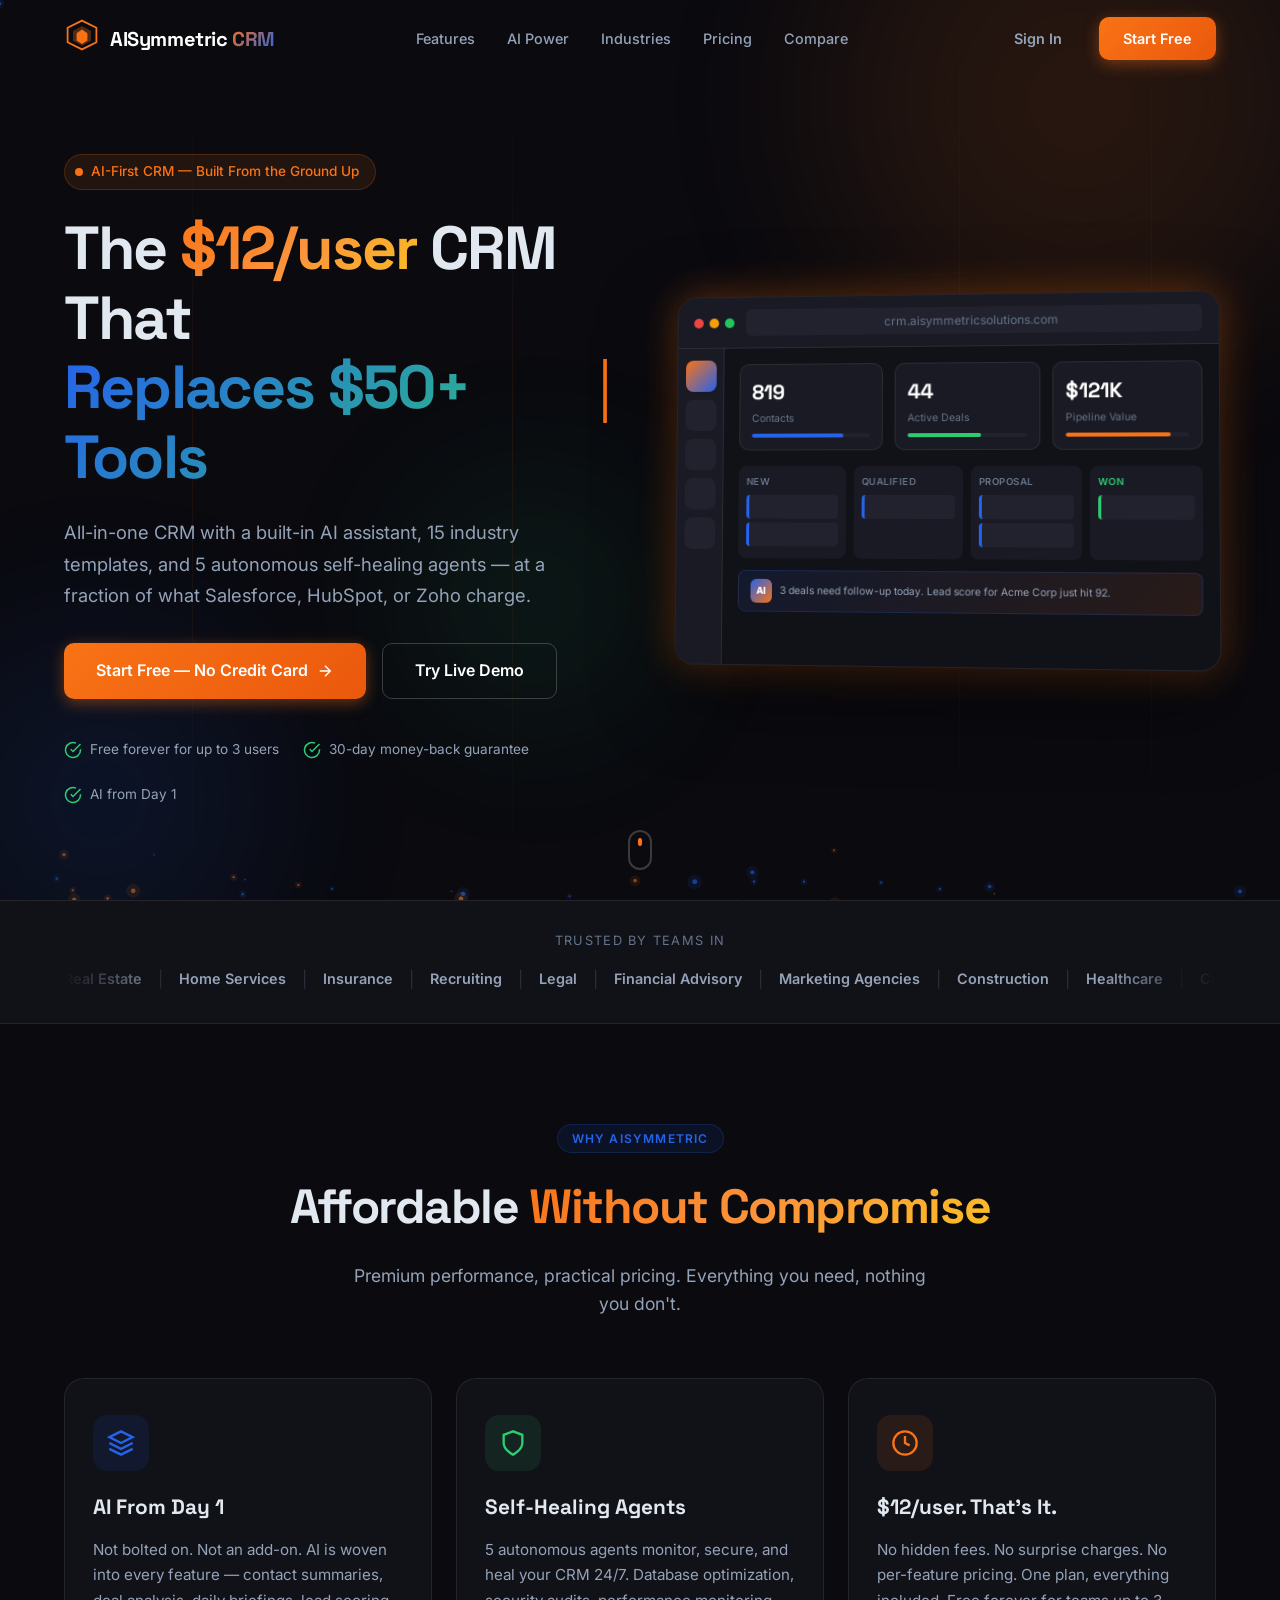
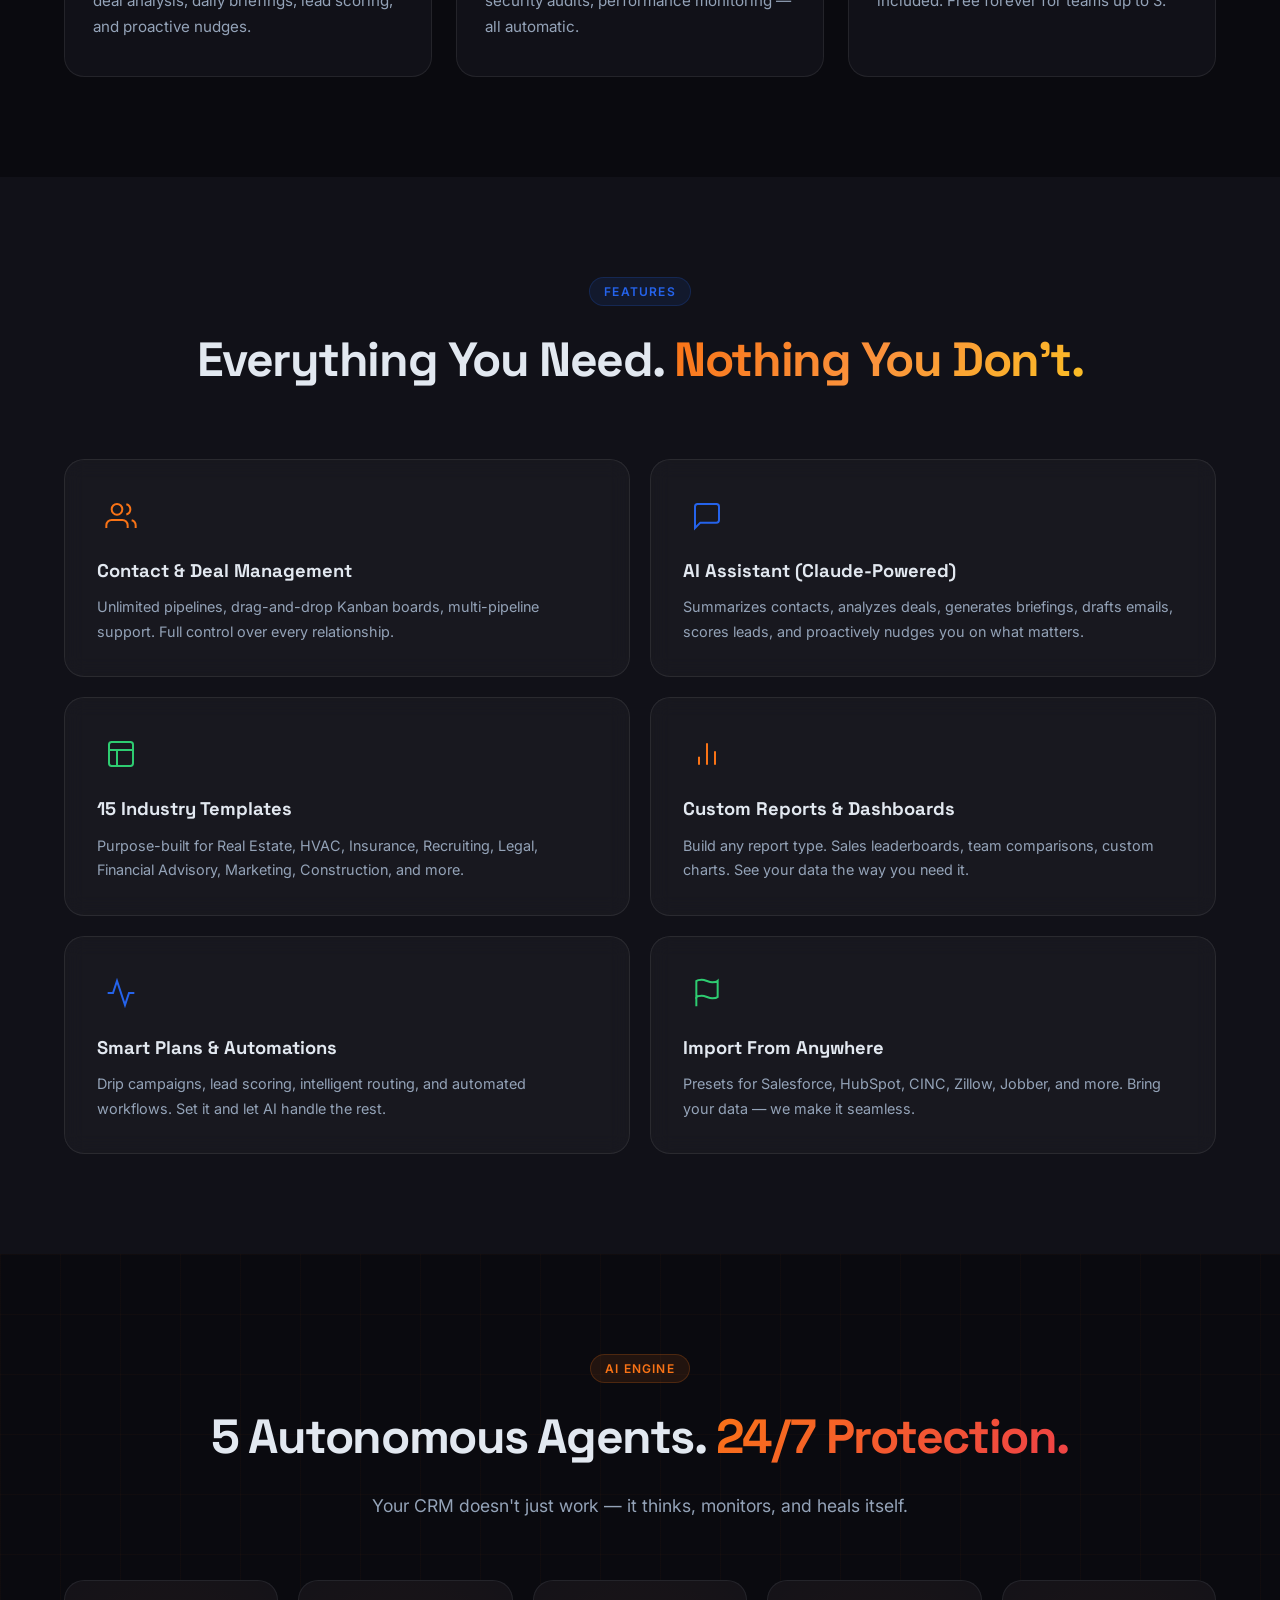
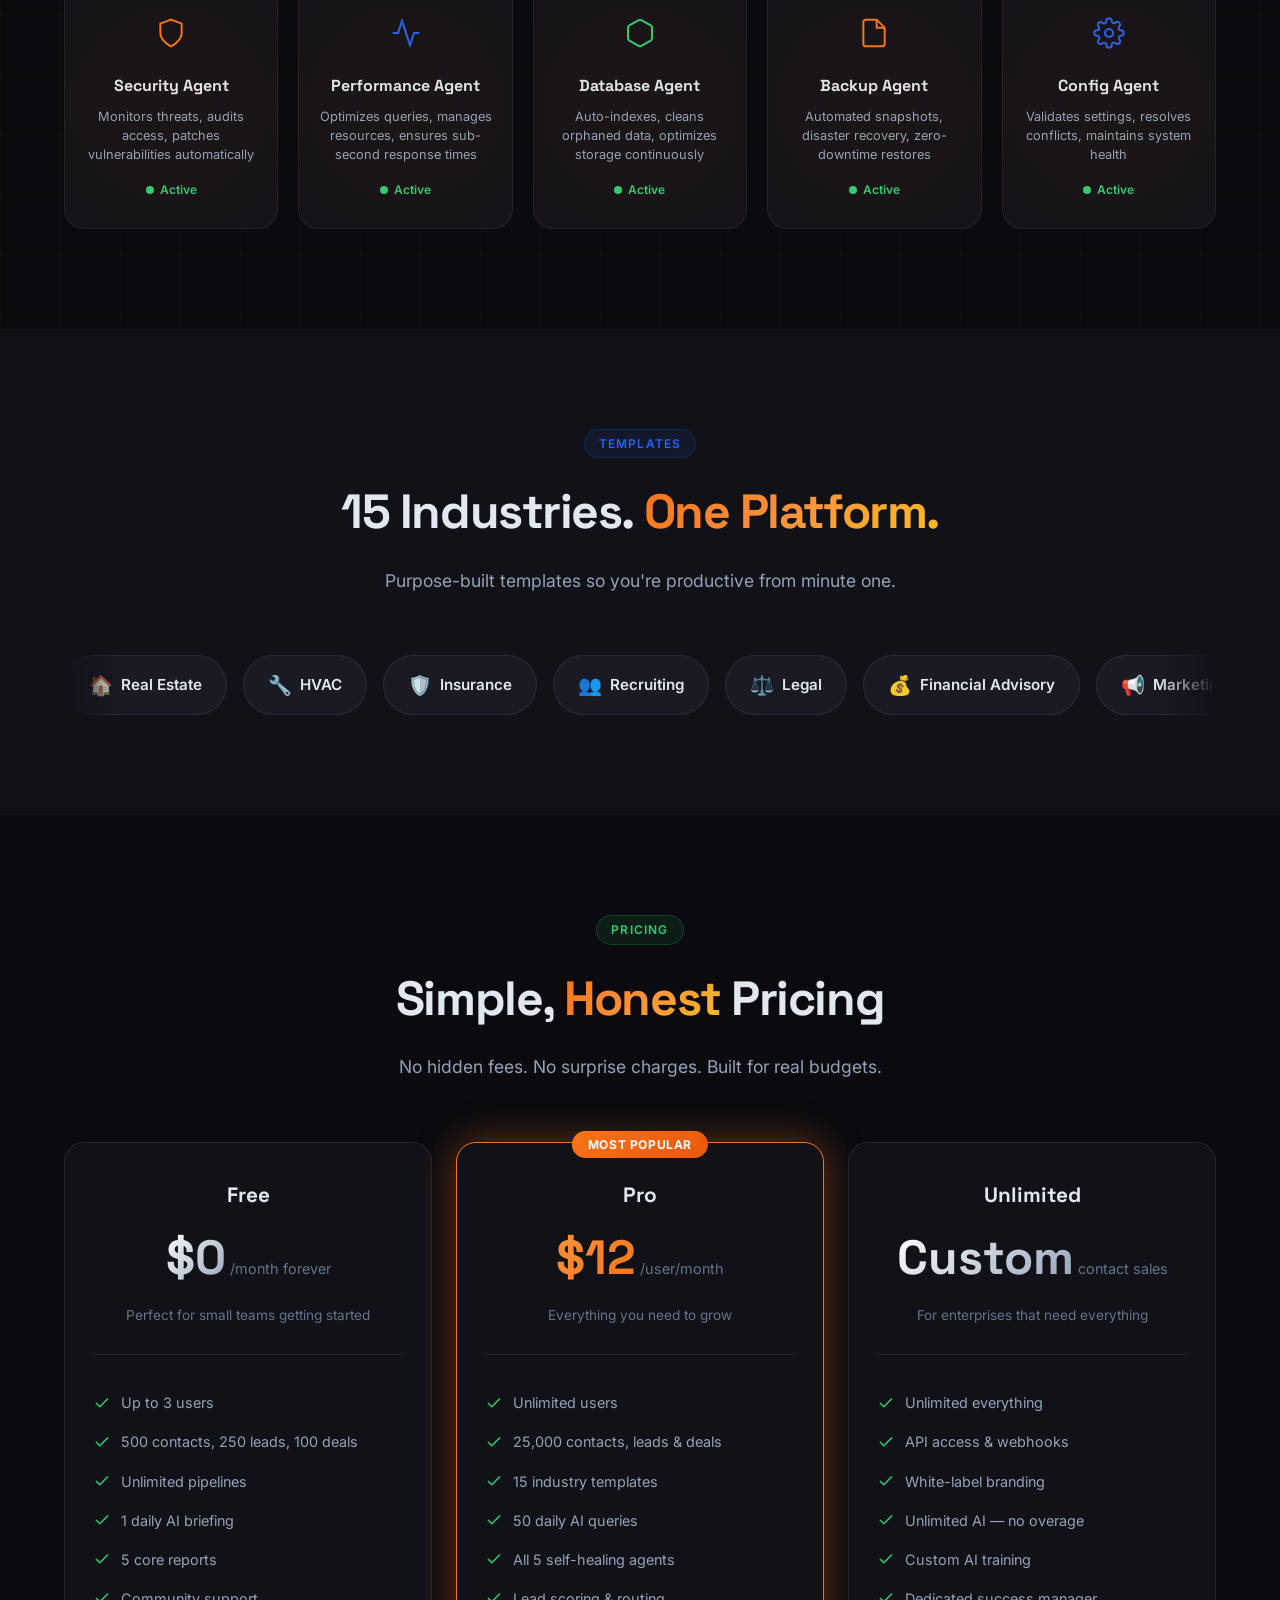
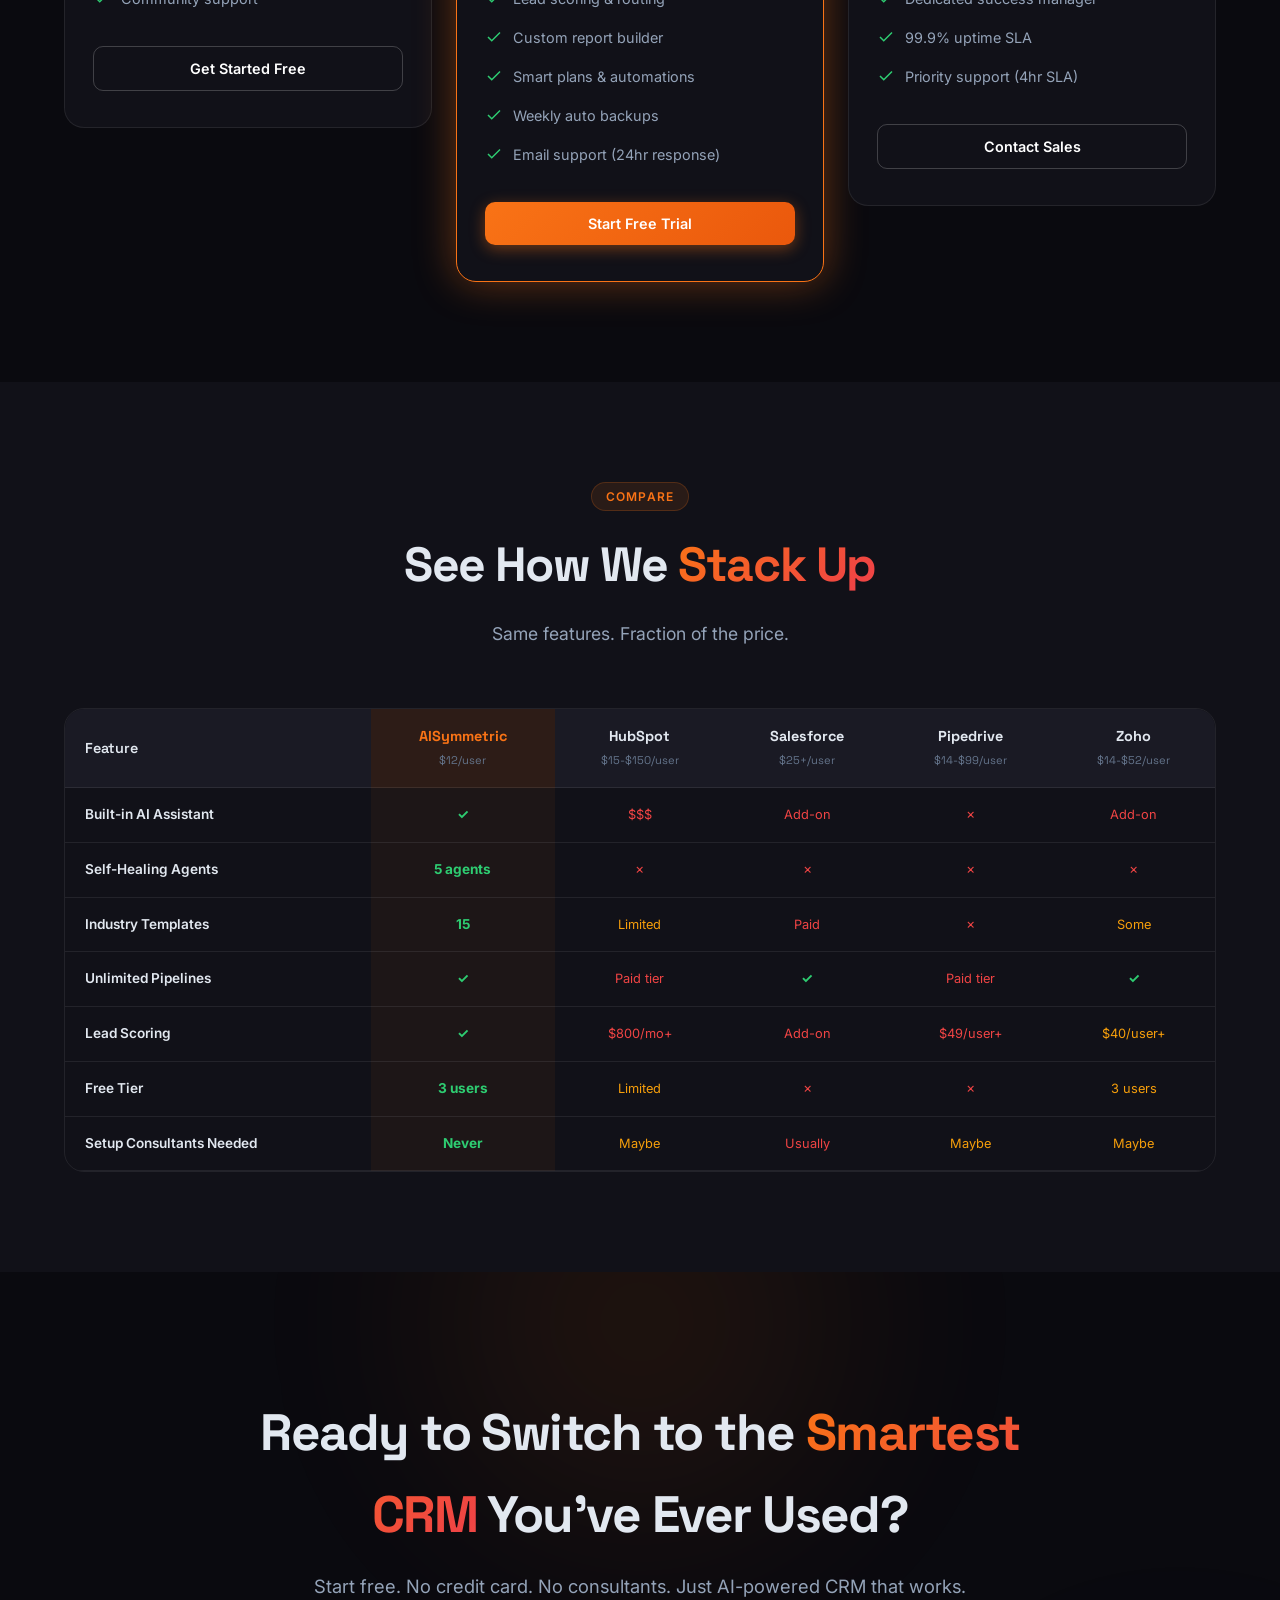
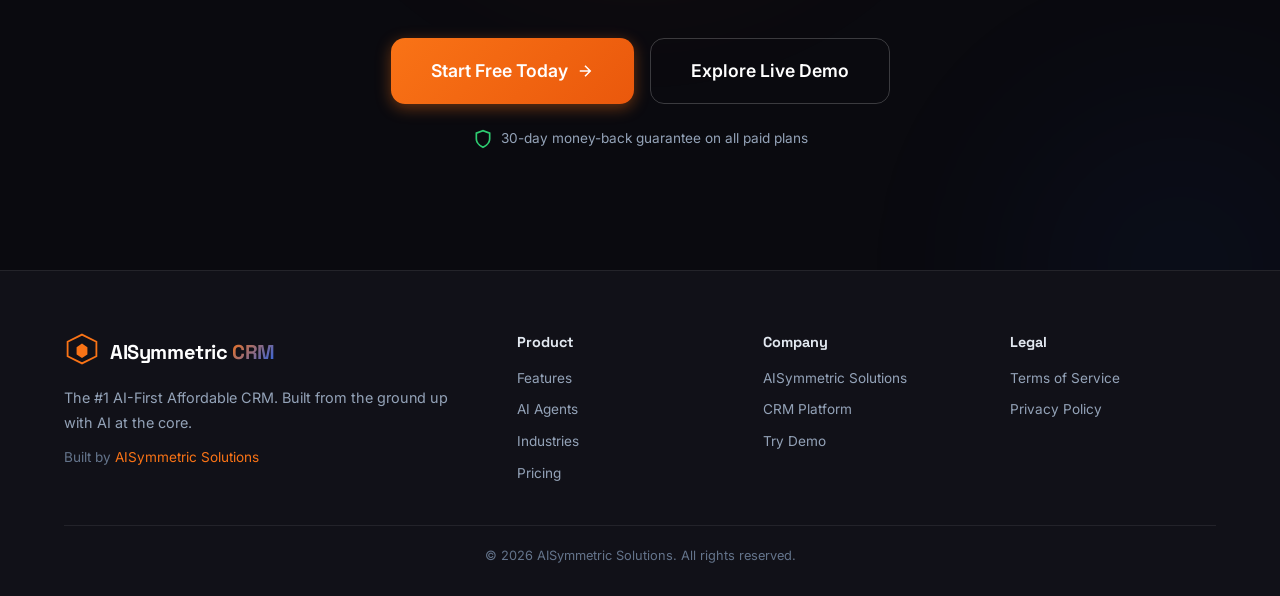
==== index.html @ 26898301 "Initial build: AISymmetric CRM landing page - Dark Valor-inspired design with particle effects, ener" ====
<!DOCTYPE html>
<html lang="en">
<head>
  <meta charset="UTF-8">
  <meta name="viewport" content="width=device-width, initial-scale=1.0">
  <title>AISymmetric CRM — The #1 AI-First Affordable CRM</title>
  <meta name="description" content="The $12/user AI-Powered CRM that replaces tools costing 5x more. Built from the ground up AI-first with self-healing agents, 15 industry templates, and autonomous AI — Day 1.">
  <meta property="og:title" content="AISymmetric CRM — AI-First. Affordable. Unstoppable.">
  <meta property="og:description" content="Full CRM with built-in AI assistant, 15 industry templates, and self-healing agents — $12/user/month. Free forever for small teams.">
  <meta property="og:type" content="website">
  <meta property="og:url" content="https://affordablecrm.aisymmetricsolutions.com">
  <link rel="icon" type="image/x-icon" href="favicon.ico">
  <link rel="preconnect" href="https://fonts.googleapis.com">
  <link rel="preconnect" href="https://fonts.gstatic.com" crossorigin>
  <link href="https://fonts.googleapis.com/css2?family=Inter:wght@300;400;500;600;700;800;900&family=Space+Grotesk:wght@400;500;600;700&display=swap" rel="stylesheet">
  <link rel="stylesheet" href="styles.css">
</head>
<body>
  <!-- Particle Canvas Background -->
  <canvas id="particles"></canvas>

  <!-- Navigation -->
  <nav class="navbar" id="navbar">
    <div class="nav-container">
      <a href="#" class="nav-logo">
        <div class="logo-icon">
          <svg viewBox="0 0 40 40" fill="none" xmlns="http://www.w3.org/2000/svg">
            <path d="M20 4L36 12V28L20 36L4 28V12L20 4Z" stroke="url(#logoGrad)" stroke-width="2" fill="none"/>
            <path d="M20 10L30 15.5V26.5L20 32L10 26.5V15.5L20 10Z" fill="url(#logoGrad)" opacity="0.3"/>
            <path d="M14 18L20 14L26 18V26L20 30L14 26V18Z" fill="url(#logoGrad)"/>
            <defs>
              <linearGradient id="logoGrad" x1="4" y1="4" x2="36" y2="36">
                <stop offset="0%" stop-color="#F97316"/>
                <stop offset="100%" stop-color="#2563EB"/>
              </linearGradient>
            </defs>
          </svg>
        </div>
        <span class="logo-text">AISymmetric <span class="logo-highlight">CRM</span></span>
      </a>
      <div class="nav-links" id="navLinks">
        <a href="#features" class="nav-link">Features</a>
        <a href="#ai-power" class="nav-link">AI Power</a>
        <a href="#industries" class="nav-link">Industries</a>
        <a href="#pricing" class="nav-link">Pricing</a>
        <a href="#compare" class="nav-link">Compare</a>
      </div>
      <div class="nav-actions">
        <a href="https://crm.aisymmetricsolutions.com/" class="btn btn-ghost" target="_blank">Sign In</a>
        <a href="https://crm.aisymmetricsolutions.com/pricing" class="btn btn-primary pulse-glow" target="_blank">Start Free</a>
      </div>
      <button class="mobile-toggle" id="mobileToggle" aria-label="Toggle menu">
        <span></span><span></span><span></span>
      </button>
    </div>
  </nav>

  <!-- Hero Section -->
  <section class="hero" id="hero">
    <div class="hero-bg-effects">
      <div class="hero-orb hero-orb-1"></div>
      <div class="hero-orb hero-orb-2"></div>
      <div class="hero-orb hero-orb-3"></div>
      <div class="energy-lines">
        <div class="energy-line line-1"></div>
        <div class="energy-line line-2"></div>
        <div class="energy-line line-3"></div>
        <div class="energy-line line-4"></div>
      </div>
    </div>
    <div class="container">
      <div class="hero-content">
        <div class="hero-badge animate-in">
          <span class="badge-dot"></span>
          <span>AI-First CRM — Built From the Ground Up</span>
        </div>
        <h1 class="hero-title animate-in delay-1">
          The <span class="gradient-text">$12/user</span> CRM That
          <br>
          <span class="typewriter-container">
            <span class="typewriter" id="typewriter"></span>
            <span class="typewriter-cursor">|</span>
          </span>
        </h1>
        <p class="hero-subtitle animate-in delay-2">
          All-in-one CRM with a built-in AI assistant, 15 industry templates, and 5 autonomous self-healing agents — at a fraction of what Salesforce, HubSpot, or Zoho charge.
        </p>
        <div class="hero-cta animate-in delay-3">
          <a href="https://crm.aisymmetricsolutions.com/pricing" class="btn btn-primary btn-lg pulse-glow" target="_blank">
            Start Free — No Credit Card
            <svg class="btn-arrow" viewBox="0 0 24 24" fill="none" stroke="currentColor" stroke-width="2"><path d="M5 12h14M12 5l7 7-7 7"/></svg>
          </a>
          <a href="https://crm.aisymmetricsolutions.com/" class="btn btn-outline btn-lg" target="_blank">
            Try Live Demo
          </a>
        </div>
        <div class="hero-trust animate-in delay-4">
          <div class="trust-item">
            <svg viewBox="0 0 24 24" fill="none" stroke="#2ECC71" stroke-width="2"><path d="M22 11.08V12a10 10 0 1 1-5.93-9.14"/><polyline points="22 4 12 14.01 9 11.01"/></svg>
            <span>Free forever for up to 3 users</span>
          </div>
          <div class="trust-item">
            <svg viewBox="0 0 24 24" fill="none" stroke="#2ECC71" stroke-width="2"><path d="M22 11.08V12a10 10 0 1 1-5.93-9.14"/><polyline points="22 4 12 14.01 9 11.01"/></svg>
            <span>30-day money-back guarantee</span>
          </div>
          <div class="trust-item">
            <svg viewBox="0 0 24 24" fill="none" stroke="#2ECC71" stroke-width="2"><path d="M22 11.08V12a10 10 0 1 1-5.93-9.14"/><polyline points="22 4 12 14.01 9 11.01"/></svg>
            <span>AI from Day 1</span>
          </div>
        </div>
      </div>
      <div class="hero-visual animate-in delay-2">
        <div class="dashboard-mockup">
          <div class="mockup-header">
            <div class="mockup-dots">
              <span></span><span></span><span></span>
            </div>
            <span class="mockup-url">crm.aisymmetricsolutions.com</span>
          </div>
          <div class="mockup-body">
            <div class="mockup-sidebar">
              <div class="sidebar-item active"></div>
              <div class="sidebar-item"></div>
              <div class="sidebar-item"></div>
              <div class="sidebar-item"></div>
              <div class="sidebar-item"></div>
            </div>
            <div class="mockup-content">
              <div class="mockup-stat-row">
                <div class="mockup-stat">
                  <div class="stat-number counter" data-target="2847">0</div>
                  <div class="stat-label">Contacts</div>
                  <div class="stat-bar"><div class="stat-fill" style="width:78%"></div></div>
                </div>
                <div class="mockup-stat">
                  <div class="stat-number counter" data-target="156">0</div>
                  <div class="stat-label">Active Deals</div>
                  <div class="stat-bar"><div class="stat-fill green" style="width:62%"></div></div>
                </div>
                <div class="mockup-stat">
                  <div class="stat-number">$<span class="counter" data-target="423">0</span>K</div>
                  <div class="stat-label">Pipeline Value</div>
                  <div class="stat-bar"><div class="stat-fill orange" style="width:85%"></div></div>
                </div>
              </div>
              <div class="mockup-kanban">
                <div class="kanban-col">
                  <div class="kanban-header">New</div>
                  <div class="kanban-card float-card"></div>
                  <div class="kanban-card float-card delay"></div>
                </div>
                <div class="kanban-col">
                  <div class="kanban-header">Qualified</div>
                  <div class="kanban-card float-card delay-2"></div>
                </div>
                <div class="kanban-col">
                  <div class="kanban-header">Proposal</div>
                  <div class="kanban-card float-card delay-3"></div>
                  <div class="kanban-card float-card delay-4"></div>
                </div>
                <div class="kanban-col">
                  <div class="kanban-header won">Won</div>
                  <div class="kanban-card won-card float-card delay-5"></div>
                </div>
              </div>
              <div class="ai-assistant-preview">
                <div class="ai-bubble">
                  <span class="ai-icon">AI</span>
                  <span class="ai-text">3 deals need follow-up today. Lead score for Acme Corp just hit 92.</span>
                </div>
              </div>
            </div>
          </div>
        </div>
      </div>
    </div>
    <div class="scroll-indicator">
      <div class="scroll-arrow"></div>
    </div>
  </section>

  <!-- Social Proof Bar -->
  <section class="social-proof">
    <div class="container">
      <p class="proof-text">Trusted by teams in</p>
      <div class="proof-scroll">
        <div class="proof-track">
          <span class="proof-item">Real Estate</span>
          <span class="proof-divider">|</span>
          <span class="proof-item">Home Services</span>
          <span class="proof-divider">|</span>
          <span class="proof-item">Insurance</span>
          <span class="proof-divider">|</span>
          <span class="proof-item">Recruiting</span>
          <span class="proof-divider">|</span>
          <span class="proof-item">Legal</span>
          <span class="proof-divider">|</span>
          <span class="proof-item">Financial Advisory</span>
          <span class="proof-divider">|</span>
          <span class="proof-item">Marketing Agencies</span>
          <span class="proof-divider">|</span>
          <span class="proof-item">Construction</span>
          <span class="proof-divider">|</span>
          <span class="proof-item">Healthcare</span>
          <span class="proof-divider">|</span>
          <span class="proof-item">Consulting</span>
          <span class="proof-divider">|</span>
          <span class="proof-item">Real Estate</span>
          <span class="proof-divider">|</span>
          <span class="proof-item">Home Services</span>
          <span class="proof-divider">|</span>
          <span class="proof-item">Insurance</span>
          <span class="proof-divider">|</span>
          <span class="proof-item">Recruiting</span>
          <span class="proof-divider">|</span>
          <span class="proof-item">Legal</span>
          <span class="proof-divider">|</span>
          <span class="proof-item">Financial Advisory</span>
          <span class="proof-divider">|</span>
          <span class="proof-item">Marketing Agencies</span>
          <span class="proof-divider">|</span>
          <span class="proof-item">Construction</span>
          <span class="proof-divider">|</span>
          <span class="proof-item">Healthcare</span>
          <span class="proof-divider">|</span>
          <span class="proof-item">Consulting</span>
        </div>
      </div>
    </div>
  </section>

  <!-- Value Proposition -->
  <section class="value-prop" id="value">
    <div class="container">
      <div class="section-header">
        <span class="section-tag">Why AISymmetric</span>
        <h2 class="section-title">Affordable <span class="gradient-text">Without Compromise</span></h2>
        <p class="section-subtitle">Premium performance, practical pricing. Everything you need, nothing you don't.</p>
      </div>
      <div class="value-grid">
        <div class="value-card" data-aos="fade-up">
          <div class="value-icon blue">
            <svg viewBox="0 0 24 24" fill="none" stroke="currentColor" stroke-width="2"><path d="M12 2L2 7l10 5 10-5-10-5zM2 17l10 5 10-5M2 12l10 5 10-5"/></svg>
          </div>
          <h3>AI From Day 1</h3>
          <p>Not bolted on. Not an add-on. AI is woven into every feature — contact summaries, deal analysis, daily briefings, lead scoring, and proactive nudges.</p>
        </div>
        <div class="value-card" data-aos="fade-up" data-aos-delay="100">
          <div class="value-icon green">
            <svg viewBox="0 0 24 24" fill="none" stroke="currentColor" stroke-width="2"><path d="M12 22s8-4 8-10V5l-8-3-8 3v7c0 6 8 10 8 10z"/></svg>
          </div>
          <h3>Self-Healing Agents</h3>
          <p>5 autonomous agents monitor, secure, and heal your CRM 24/7. Database optimization, security audits, performance monitoring — all automatic.</p>
        </div>
        <div class="value-card" data-aos="fade-up" data-aos-delay="200">
          <div class="value-icon orange">
            <svg viewBox="0 0 24 24" fill="none" stroke="currentColor" stroke-width="2"><circle cx="12" cy="12" r="10"/><path d="M12 6v6l4 2"/></svg>
          </div>
          <h3>$12/user. That's It.</h3>
          <p>No hidden fees. No surprise charges. No per-feature pricing. One plan, everything included. Free forever for teams up to 3.</p>
        </div>
      </div>
    </div>
  </section>

  <!-- Features Section -->
  <section class="features" id="features">
    <div class="container">
      <div class="section-header">
        <span class="section-tag">Features</span>
        <h2 class="section-title">Everything You Need. <span class="gradient-text">Nothing You Don't.</span></h2>
      </div>
      <div class="features-showcase">
        <div class="feature-row">
          <div class="feature-card glass-card" data-aos="fade-right">
            <div class="feature-icon-wrap">
              <svg viewBox="0 0 24 24" fill="none" stroke="#F97316" stroke-width="1.5"><path d="M17 21v-2a4 4 0 0 0-4-4H5a4 4 0 0 0-4 4v2"/><circle cx="9" cy="7" r="4"/><path d="M23 21v-2a4 4 0 0 0-3-3.87"/><path d="M16 3.13a4 4 0 0 1 0 7.75"/></svg>
            </div>
            <h3>Contact & Deal Management</h3>
            <p>Unlimited pipelines, drag-and-drop Kanban boards, multi-pipeline support. Full control over every relationship.</p>
          </div>
          <div class="feature-card glass-card" data-aos="fade-left">
            <div class="feature-icon-wrap">
              <svg viewBox="0 0 24 24" fill="none" stroke="#2563EB" stroke-width="1.5"><path d="M21 15a2 2 0 0 1-2 2H7l-4 4V5a2 2 0 0 1 2-2h14a2 2 0 0 1 2 2z"/></svg>
            </div>
            <h3>AI Assistant (Claude-Powered)</h3>
            <p>Summarizes contacts, analyzes deals, generates briefings, drafts emails, scores leads, and proactively nudges you on what matters.</p>
          </div>
        </div>
        <div class="feature-row">
          <div class="feature-card glass-card" data-aos="fade-right">
            <div class="feature-icon-wrap">
              <svg viewBox="0 0 24 24" fill="none" stroke="#2ECC71" stroke-width="1.5"><rect x="3" y="3" width="18" height="18" rx="2"/><path d="M3 9h18M9 21V9"/></svg>
            </div>
            <h3>15 Industry Templates</h3>
            <p>Purpose-built for Real Estate, HVAC, Insurance, Recruiting, Legal, Financial Advisory, Marketing, Construction, and more.</p>
          </div>
          <div class="feature-card glass-card" data-aos="fade-left">
            <div class="feature-icon-wrap">
              <svg viewBox="0 0 24 24" fill="none" stroke="#F97316" stroke-width="1.5"><path d="M18 20V10M12 20V4M6 20v-6"/></svg>
            </div>
            <h3>Custom Reports & Dashboards</h3>
            <p>Build any report type. Sales leaderboards, team comparisons, custom charts. See your data the way you need it.</p>
          </div>
        </div>
        <div class="feature-row">
          <div class="feature-card glass-card" data-aos="fade-right">
            <div class="feature-icon-wrap">
              <svg viewBox="0 0 24 24" fill="none" stroke="#2563EB" stroke-width="1.5"><polyline points="22 12 18 12 15 21 9 3 6 12 2 12"/></svg>
            </div>
            <h3>Smart Plans & Automations</h3>
            <p>Drip campaigns, lead scoring, intelligent routing, and automated workflows. Set it and let AI handle the rest.</p>
          </div>
          <div class="feature-card glass-card" data-aos="fade-left">
            <div class="feature-icon-wrap">
              <svg viewBox="0 0 24 24" fill="none" stroke="#2ECC71" stroke-width="1.5"><path d="M4 15s1-1 4-1 5 2 8 2 4-1 4-1V3s-1 1-4 1-5-2-8-2-4 1-4 1z"/><line x1="4" y1="22" x2="4" y2="15"/></svg>
            </div>
            <h3>Import From Anywhere</h3>
            <p>Presets for Salesforce, HubSpot, CINC, Zillow, Jobber, and more. Bring your data — we make it seamless.</p>
          </div>
        </div>
      </div>
    </div>
  </section>

  <!-- AI Power Section -->
  <section class="ai-power" id="ai-power">
    <div class="ai-power-bg">
      <div class="ai-grid-lines"></div>
    </div>
    <div class="container">
      <div class="section-header">
        <span class="section-tag orange-tag">AI Engine</span>
        <h2 class="section-title">5 Autonomous Agents. <span class="gradient-text-fire">24/7 Protection.</span></h2>
        <p class="section-subtitle">Your CRM doesn't just work — it thinks, monitors, and heals itself.</p>
      </div>
      <div class="agents-grid">
        <div class="agent-card" data-aos="zoom-in">
          <div class="agent-pulse"></div>
          <div class="agent-icon">
            <svg viewBox="0 0 24 24" fill="none" stroke="#F97316" stroke-width="1.5"><path d="M12 22s8-4 8-10V5l-8-3-8 3v7c0 6 8 10 8 10z"/></svg>
          </div>
          <h3>Security Agent</h3>
          <p>Monitors threats, audits access, patches vulnerabilities automatically</p>
          <div class="agent-status">
            <span class="status-dot active"></span>
            <span>Active</span>
          </div>
        </div>
        <div class="agent-card" data-aos="zoom-in" data-aos-delay="100">
          <div class="agent-pulse"></div>
          <div class="agent-icon">
            <svg viewBox="0 0 24 24" fill="none" stroke="#2563EB" stroke-width="1.5"><polyline points="22 12 18 12 15 21 9 3 6 12 2 12"/></svg>
          </div>
          <h3>Performance Agent</h3>
          <p>Optimizes queries, manages resources, ensures sub-second response times</p>
          <div class="agent-status">
            <span class="status-dot active"></span>
            <span>Active</span>
          </div>
        </div>
        <div class="agent-card" data-aos="zoom-in" data-aos-delay="200">
          <div class="agent-pulse"></div>
          <div class="agent-icon">
            <svg viewBox="0 0 24 24" fill="none" stroke="#2ECC71" stroke-width="1.5"><path d="M21 16V8a2 2 0 0 0-1-1.73l-7-4a2 2 0 0 0-2 0l-7 4A2 2 0 0 0 3 8v8a2 2 0 0 0 1 1.73l7 4a2 2 0 0 0 2 0l7-4A2 2 0 0 0 21 16z"/></svg>
          </div>
          <h3>Database Agent</h3>
          <p>Auto-indexes, cleans orphaned data, optimizes storage continuously</p>
          <div class="agent-status">
            <span class="status-dot active"></span>
            <span>Active</span>
          </div>
        </div>
        <div class="agent-card" data-aos="zoom-in" data-aos-delay="300">
          <div class="agent-pulse"></div>
          <div class="agent-icon">
            <svg viewBox="0 0 24 24" fill="none" stroke="#F97316" stroke-width="1.5"><path d="M14 2H6a2 2 0 0 0-2 2v16a2 2 0 0 0 2 2h12a2 2 0 0 0 2-2V8z"/><polyline points="14 2 14 8 20 8"/></svg>
          </div>
          <h3>Backup Agent</h3>
          <p>Automated snapshots, disaster recovery, zero-downtime restores</p>
          <div class="agent-status">
            <span class="status-dot active"></span>
            <span>Active</span>
          </div>
        </div>
        <div class="agent-card" data-aos="zoom-in" data-aos-delay="400">
          <div class="agent-pulse"></div>
          <div class="agent-icon">
            <svg viewBox="0 0 24 24" fill="none" stroke="#2563EB" stroke-width="1.5"><circle cx="12" cy="12" r="3"/><path d="M19.4 15a1.65 1.65 0 0 0 .33 1.82l.06.06a2 2 0 0 1 0 2.83 2 2 0 0 1-2.83 0l-.06-.06a1.65 1.65 0 0 0-1.82-.33 1.65 1.65 0 0 0-1 1.51V21a2 2 0 0 1-2 2 2 2 0 0 1-2-2v-.09A1.65 1.65 0 0 0 9 19.4a1.65 1.65 0 0 0-1.82.33l-.06.06a2 2 0 0 1-2.83 0 2 2 0 0 1 0-2.83l.06-.06A1.65 1.65 0 0 0 4.68 15a1.65 1.65 0 0 0-1.51-1H3a2 2 0 0 1-2-2 2 2 0 0 1 2-2h.09A1.65 1.65 0 0 0 4.6 9a1.65 1.65 0 0 0-.33-1.82l-.06-.06a2 2 0 0 1 0-2.83 2 2 0 0 1 2.83 0l.06.06A1.65 1.65 0 0 0 9 4.68a1.65 1.65 0 0 0 1-1.51V3a2 2 0 0 1 2-2 2 2 0 0 1 2 2v.09a1.65 1.65 0 0 0 1 1.51 1.65 1.65 0 0 0 1.82-.33l.06-.06a2 2 0 0 1 2.83 0 2 2 0 0 1 0 2.83l-.06.06a1.65 1.65 0 0 0-.33 1.82V9a1.65 1.65 0 0 0 1.51 1H21a2 2 0 0 1 2 2 2 2 0 0 1-2 2h-.09a1.65 1.65 0 0 0-1.51 1z"/></svg>
          </div>
          <h3>Config Agent</h3>
          <p>Validates settings, resolves conflicts, maintains system health</p>
          <div class="agent-status">
            <span class="status-dot active"></span>
            <span>Active</span>
          </div>
        </div>
      </div>
    </div>
  </section>

  <!-- Industry Templates -->
  <section class="industries" id="industries">
    <div class="container">
      <div class="section-header">
        <span class="section-tag">Templates</span>
        <h2 class="section-title">15 Industries. <span class="gradient-text">One Platform.</span></h2>
        <p class="section-subtitle">Purpose-built templates so you're productive from minute one.</p>
      </div>
      <div class="industry-carousel">
        <div class="industry-track" id="industryTrack">
          <div class="industry-chip"><span class="industry-emoji">🏠</span> Real Estate</div>
          <div class="industry-chip"><span class="industry-emoji">🔧</span> HVAC</div>
          <div class="industry-chip"><span class="industry-emoji">🛡️</span> Insurance</div>
          <div class="industry-chip"><span class="industry-emoji">👥</span> Recruiting</div>
          <div class="industry-chip"><span class="industry-emoji">⚖️</span> Legal</div>
          <div class="industry-chip"><span class="industry-emoji">💰</span> Financial Advisory</div>
          <div class="industry-chip"><span class="industry-emoji">📢</span> Marketing Agencies</div>
          <div class="industry-chip"><span class="industry-emoji">🏗️</span> Construction</div>
          <div class="industry-chip"><span class="industry-emoji">🏘️</span> Property Management</div>
          <div class="industry-chip"><span class="industry-emoji">🏥</span> Healthcare</div>
          <div class="industry-chip"><span class="industry-emoji">📊</span> Accounting</div>
          <div class="industry-chip"><span class="industry-emoji">💼</span> Consulting</div>
          <div class="industry-chip"><span class="industry-emoji">🚗</span> Automotive</div>
          <div class="industry-chip"><span class="industry-emoji">💪</span> Fitness</div>
          <div class="industry-chip"><span class="industry-emoji">❤️</span> Nonprofits</div>
          <!-- Duplicate for infinite scroll -->
          <div class="industry-chip"><span class="industry-emoji">🏠</span> Real Estate</div>
          <div class="industry-chip"><span class="industry-emoji">🔧</span> HVAC</div>
          <div class="industry-chip"><span class="industry-emoji">🛡️</span> Insurance</div>
          <div class="industry-chip"><span class="industry-emoji">👥</span> Recruiting</div>
          <div class="industry-chip"><span class="industry-emoji">⚖️</span> Legal</div>
          <div class="industry-chip"><span class="industry-emoji">💰</span> Financial Advisory</div>
          <div class="industry-chip"><span class="industry-emoji">📢</span> Marketing Agencies</div>
          <div class="industry-chip"><span class="industry-emoji">🏗️</span> Construction</div>
          <div class="industry-chip"><span class="industry-emoji">🏘️</span> Property Management</div>
          <div class="industry-chip"><span class="industry-emoji">🏥</span> Healthcare</div>
        </div>
      </div>
    </div>
  </section>

  <!-- Pricing Section -->
  <section class="pricing" id="pricing">
    <div class="container">
      <div class="section-header">
        <span class="section-tag green-tag">Pricing</span>
        <h2 class="section-title">Simple, <span class="gradient-text">Honest</span> Pricing</h2>
        <p class="section-subtitle">No hidden fees. No surprise charges. Built for real budgets.</p>
      </div>
      <div class="pricing-grid">
        <!-- Free Plan -->
        <div class="pricing-card" data-aos="fade-up">
          <div class="pricing-header">
            <h3 class="plan-name">Free</h3>
            <div class="plan-price">
              <span class="price-amount">$0</span>
              <span class="price-period">/month forever</span>
            </div>
            <p class="plan-desc">Perfect for small teams getting started</p>
          </div>
          <ul class="plan-features">
            <li><svg viewBox="0 0 24 24" fill="none" stroke="#2ECC71" stroke-width="2"><polyline points="20 6 9 17 4 12"/></svg> Up to 3 users</li>
            <li><svg viewBox="0 0 24 24" fill="none" stroke="#2ECC71" stroke-width="2"><polyline points="20 6 9 17 4 12"/></svg> 500 contacts, 250 leads, 100 deals</li>
            <li><svg viewBox="0 0 24 24" fill="none" stroke="#2ECC71" stroke-width="2"><polyline points="20 6 9 17 4 12"/></svg> Unlimited pipelines</li>
            <li><svg viewBox="0 0 24 24" fill="none" stroke="#2ECC71" stroke-width="2"><polyline points="20 6 9 17 4 12"/></svg> 1 daily AI briefing</li>
            <li><svg viewBox="0 0 24 24" fill="none" stroke="#2ECC71" stroke-width="2"><polyline points="20 6 9 17 4 12"/></svg> 5 core reports</li>
            <li><svg viewBox="0 0 24 24" fill="none" stroke="#2ECC71" stroke-width="2"><polyline points="20 6 9 17 4 12"/></svg> Community support</li>
          </ul>
          <a href="https://crm.aisymmetricsolutions.com/pricing" class="btn btn-outline btn-full" target="_blank">Get Started Free</a>
        </div>
        <!-- Pro Plan -->
        <div class="pricing-card featured" data-aos="fade-up" data-aos-delay="100">
          <div class="pricing-badge">Most Popular</div>
          <div class="pricing-header">
            <h3 class="plan-name">Pro</h3>
            <div class="plan-price">
              <span class="price-amount">$12</span>
              <span class="price-period">/user/month</span>
            </div>
            <p class="plan-desc">Everything you need to grow</p>
          </div>
          <ul class="plan-features">
            <li><svg viewBox="0 0 24 24" fill="none" stroke="#2ECC71" stroke-width="2"><polyline points="20 6 9 17 4 12"/></svg> Unlimited users</li>
            <li><svg viewBox="0 0 24 24" fill="none" stroke="#2ECC71" stroke-width="2"><polyline points="20 6 9 17 4 12"/></svg> 25,000 contacts, leads & deals</li>
            <li><svg viewBox="0 0 24 24" fill="none" stroke="#2ECC71" stroke-width="2"><polyline points="20 6 9 17 4 12"/></svg> 15 industry templates</li>
            <li><svg viewBox="0 0 24 24" fill="none" stroke="#2ECC71" stroke-width="2"><polyline points="20 6 9 17 4 12"/></svg> 50 daily AI queries</li>
            <li><svg viewBox="0 0 24 24" fill="none" stroke="#2ECC71" stroke-width="2"><polyline points="20 6 9 17 4 12"/></svg> All 5 self-healing agents</li>
            <li><svg viewBox="0 0 24 24" fill="none" stroke="#2ECC71" stroke-width="2"><polyline points="20 6 9 17 4 12"/></svg> Lead scoring & routing</li>
            <li><svg viewBox="0 0 24 24" fill="none" stroke="#2ECC71" stroke-width="2"><polyline points="20 6 9 17 4 12"/></svg> Custom report builder</li>
            <li><svg viewBox="0 0 24 24" fill="none" stroke="#2ECC71" stroke-width="2"><polyline points="20 6 9 17 4 12"/></svg> Smart plans & automations</li>
            <li><svg viewBox="0 0 24 24" fill="none" stroke="#2ECC71" stroke-width="2"><polyline points="20 6 9 17 4 12"/></svg> Weekly auto backups</li>
            <li><svg viewBox="0 0 24 24" fill="none" stroke="#2ECC71" stroke-width="2"><polyline points="20 6 9 17 4 12"/></svg> Email support (24hr response)</li>
          </ul>
          <a href="https://crm.aisymmetricsolutions.com/pricing" class="btn btn-primary btn-full pulse-glow" target="_blank">Start Free Trial</a>
        </div>
        <!-- Unlimited Plan -->
        <div class="pricing-card" data-aos="fade-up" data-aos-delay="200">
          <div class="pricing-header">
            <h3 class="plan-name">Unlimited</h3>
            <div class="plan-price">
              <span class="price-amount">Custom</span>
              <span class="price-period">contact sales</span>
            </div>
            <p class="plan-desc">For enterprises that need everything</p>
          </div>
          <ul class="plan-features">
            <li><svg viewBox="0 0 24 24" fill="none" stroke="#2ECC71" stroke-width="2"><polyline points="20 6 9 17 4 12"/></svg> Unlimited everything</li>
            <li><svg viewBox="0 0 24 24" fill="none" stroke="#2ECC71" stroke-width="2"><polyline points="20 6 9 17 4 12"/></svg> API access & webhooks</li>
            <li><svg viewBox="0 0 24 24" fill="none" stroke="#2ECC71" stroke-width="2"><polyline points="20 6 9 17 4 12"/></svg> White-label branding</li>
            <li><svg viewBox="0 0 24 24" fill="none" stroke="#2ECC71" stroke-width="2"><polyline points="20 6 9 17 4 12"/></svg> Unlimited AI — no overage</li>
            <li><svg viewBox="0 0 24 24" fill="none" stroke="#2ECC71" stroke-width="2"><polyline points="20 6 9 17 4 12"/></svg> Custom AI training</li>
            <li><svg viewBox="0 0 24 24" fill="none" stroke="#2ECC71" stroke-width="2"><polyline points="20 6 9 17 4 12"/></svg> Dedicated success manager</li>
            <li><svg viewBox="0 0 24 24" fill="none" stroke="#2ECC71" stroke-width="2"><polyline points="20 6 9 17 4 12"/></svg> 99.9% uptime SLA</li>
            <li><svg viewBox="0 0 24 24" fill="none" stroke="#2ECC71" stroke-width="2"><polyline points="20 6 9 17 4 12"/></svg> Priority support (4hr SLA)</li>
          </ul>
          <a href="https://crm.aisymmetricsolutions.com/pricing" class="btn btn-outline btn-full" target="_blank">Contact Sales</a>
        </div>
      </div>
    </div>
  </section>

  <!-- Comparison Section -->
  <section class="compare" id="compare">
    <div class="container">
      <div class="section-header">
        <span class="section-tag orange-tag">Compare</span>
        <h2 class="section-title">See How We <span class="gradient-text-fire">Stack Up</span></h2>
        <p class="section-subtitle">Same features. Fraction of the price.</p>
      </div>
      <div class="compare-table-wrap" data-aos="fade-up">
        <table class="compare-table">
          <thead>
            <tr>
              <th>Feature</th>
              <th class="highlight-col">AISymmetric<br><span class="table-price">$12/user</span></th>
              <th>HubSpot<br><span class="table-price">$15-$150/user</span></th>
              <th>Salesforce<br><span class="table-price">$25+/user</span></th>
              <th>Pipedrive<br><span class="table-price">$14-$99/user</span></th>
              <th>Zoho<br><span class="table-price">$14-$52/user</span></th>
            </tr>
          </thead>
          <tbody>
            <tr>
              <td>Built-in AI Assistant</td>
              <td class="highlight-col"><span class="check">&#10003;</span></td>
              <td><span class="cross">$$$</span></td>
              <td><span class="cross">Add-on</span></td>
              <td><span class="cross">&#10007;</span></td>
              <td><span class="cross">Add-on</span></td>
            </tr>
            <tr>
              <td>Self-Healing Agents</td>
              <td class="highlight-col"><span class="check">5 agents</span></td>
              <td><span class="cross">&#10007;</span></td>
              <td><span class="cross">&#10007;</span></td>
              <td><span class="cross">&#10007;</span></td>
              <td><span class="cross">&#10007;</span></td>
            </tr>
            <tr>
              <td>Industry Templates</td>
              <td class="highlight-col"><span class="check">15</span></td>
              <td><span class="partial">Limited</span></td>
              <td><span class="cross">Paid</span></td>
              <td><span class="cross">&#10007;</span></td>
              <td><span class="partial">Some</span></td>
            </tr>
            <tr>
              <td>Unlimited Pipelines</td>
              <td class="highlight-col"><span class="check">&#10003;</span></td>
              <td><span class="cross">Paid tier</span></td>
              <td><span class="check">&#10003;</span></td>
              <td><span class="cross">Paid tier</span></td>
              <td><span class="check">&#10003;</span></td>
            </tr>
            <tr>
              <td>Lead Scoring</td>
              <td class="highlight-col"><span class="check">&#10003;</span></td>
              <td><span class="cross">$800/mo+</span></td>
              <td><span class="cross">Add-on</span></td>
              <td><span class="cross">$49/user+</span></td>
              <td><span class="partial">$40/user+</span></td>
            </tr>
            <tr>
              <td>Free Tier</td>
              <td class="highlight-col"><span class="check">3 users</span></td>
              <td><span class="partial">Limited</span></td>
              <td><span class="cross">&#10007;</span></td>
              <td><span class="cross">&#10007;</span></td>
              <td><span class="partial">3 users</span></td>
            </tr>
            <tr>
              <td>Setup Consultants Needed</td>
              <td class="highlight-col"><span class="check">Never</span></td>
              <td><span class="partial">Maybe</span></td>
              <td><span class="cross">Usually</span></td>
              <td><span class="partial">Maybe</span></td>
              <td><span class="partial">Maybe</span></td>
            </tr>
          </tbody>
        </table>
      </div>
    </div>
  </section>

  <!-- CTA Section -->
  <section class="final-cta">
    <div class="cta-bg-effects">
      <div class="cta-orb cta-orb-1"></div>
      <div class="cta-orb cta-orb-2"></div>
    </div>
    <div class="container">
      <div class="cta-content" data-aos="zoom-in">
        <h2 class="cta-title">Ready to Switch to the <span class="gradient-text-fire">Smartest CRM</span> You've Ever Used?</h2>
        <p class="cta-subtitle">Start free. No credit card. No consultants. Just AI-powered CRM that works.</p>
        <div class="cta-buttons">
          <a href="https://crm.aisymmetricsolutions.com/pricing" class="btn btn-primary btn-xl pulse-glow" target="_blank">
            Start Free Today
            <svg class="btn-arrow" viewBox="0 0 24 24" fill="none" stroke="currentColor" stroke-width="2"><path d="M5 12h14M12 5l7 7-7 7"/></svg>
          </a>
          <a href="https://crm.aisymmetricsolutions.com/" class="btn btn-outline btn-xl" target="_blank">
            Explore Live Demo
          </a>
        </div>
        <div class="cta-guarantee">
          <svg viewBox="0 0 24 24" fill="none" stroke="#2ECC71" stroke-width="2" width="20" height="20"><path d="M12 22s8-4 8-10V5l-8-3-8 3v7c0 6 8 10 8 10z"/></svg>
          <span>30-day money-back guarantee on all paid plans</span>
        </div>
      </div>
    </div>
  </section>

  <!-- Footer -->
  <footer class="footer">
    <div class="container">
      <div class="footer-grid">
        <div class="footer-brand">
          <a href="#" class="nav-logo">
            <div class="logo-icon">
              <svg viewBox="0 0 40 40" fill="none" xmlns="http://www.w3.org/2000/svg">
                <path d="M20 4L36 12V28L20 36L4 28V12L20 4Z" stroke="url(#logoGrad2)" stroke-width="2" fill="none"/>
                <path d="M14 18L20 14L26 18V26L20 30L14 26V18Z" fill="url(#logoGrad2)"/>
                <defs>
                  <linearGradient id="logoGrad2" x1="4" y1="4" x2="36" y2="36">
                    <stop offset="0%" stop-color="#F97316"/>
                    <stop offset="100%" stop-color="#2563EB"/>
                  </linearGradient>
                </defs>
              </svg>
            </div>
            <span class="logo-text">AISymmetric <span class="logo-highlight">CRM</span></span>
          </a>
          <p class="footer-desc">The #1 AI-First Affordable CRM. Built from the ground up with AI at the core.</p>
          <p class="footer-built">Built by <a href="https://aisymmetricsolutions.com" target="_blank">AISymmetric Solutions</a></p>
        </div>
        <div class="footer-links-col">
          <h4>Product</h4>
          <a href="#features">Features</a>
          <a href="#ai-power">AI Agents</a>
          <a href="#industries">Industries</a>
          <a href="https://crm.aisymmetricsolutions.com/pricing" target="_blank">Pricing</a>
        </div>
        <div class="footer-links-col">
          <h4>Company</h4>
          <a href="https://aisymmetricsolutions.com" target="_blank">AISymmetric Solutions</a>
          <a href="https://crm.aisymmetricsolutions.com/" target="_blank">CRM Platform</a>
          <a href="https://crm.aisymmetricsolutions.com/" target="_blank">Try Demo</a>
        </div>
        <div class="footer-links-col">
          <h4>Legal</h4>
          <a href="https://crm.aisymmetricsolutions.com/" target="_blank">Terms of Service</a>
          <a href="https://crm.aisymmetricsolutions.com/" target="_blank">Privacy Policy</a>
        </div>
      </div>
      <div class="footer-bottom">
        <p>&copy; 2026 AISymmetric Solutions. All rights reserved.</p>
      </div>
    </div>
  </footer>

  <script src="script.js"></script>
</body>
</html>
---- styles.css ----
/* ============================================
   AISymmetric CRM — Landing Page Styles
   Valor-inspired dark energy + Affordable palette
   ============================================ */

:root {
  --primary: #2563EB;
  --primary-light: #3B82F6;
  --green: #2ECC71;
  --green-dark: #27AE60;
  --orange: #F97316;
  --orange-light: #FB923C;
  --orange-dark: #EA580C;
  --dark: #0A0A0F;
  --dark-2: #111118;
  --dark-3: #1A1A24;
  --dark-4: #22222E;
  --text: #E2E8F0;
  --text-muted: #94A3B8;
  --text-dim: #64748B;
  --glass: rgba(255, 255, 255, 0.05);
  --glass-border: rgba(255, 255, 255, 0.08);
  --glow-orange: rgba(249, 115, 22, 0.4);
  --glow-blue: rgba(37, 99, 235, 0.4);
  --glow-green: rgba(46, 204, 113, 0.3);
  --radius: 12px;
  --radius-lg: 20px;
  --transition: 0.3s cubic-bezier(0.4, 0, 0.2, 1);
}

*, *::before, *::after {
  margin: 0;
  padding: 0;
  box-sizing: border-box;
}

html {
  scroll-behavior: smooth;
  scroll-padding-top: 80px;
}

body {
  font-family: 'Inter', -apple-system, BlinkMacSystemFont, sans-serif;
  background: var(--dark);
  color: var(--text);
  line-height: 1.6;
  overflow-x: hidden;
  -webkit-font-smoothing: antialiased;
}

/* Particle Canvas */
#particles {
  position: fixed;
  top: 0;
  left: 0;
  width: 100%;
  height: 100%;
  z-index: 0;
  pointer-events: none;
}

.container {
  max-width: 1200px;
  margin: 0 auto;
  padding: 0 24px;
  position: relative;
  z-index: 1;
}

/* ============ NAVBAR ============ */
.navbar {
  position: fixed;
  top: 0;
  left: 0;
  right: 0;
  z-index: 1000;
  padding: 16px 0;
  transition: var(--transition);
  background: transparent;
}

.navbar.scrolled {
  background: rgba(10, 10, 15, 0.9);
  backdrop-filter: blur(20px);
  -webkit-backdrop-filter: blur(20px);
  border-bottom: 1px solid var(--glass-border);
  padding: 10px 0;
}

.nav-container {
  max-width: 1200px;
  margin: 0 auto;
  padding: 0 24px;
  display: flex;
  align-items: center;
  justify-content: space-between;
}

.nav-logo {
  display: flex;
  align-items: center;
  gap: 10px;
  text-decoration: none;
  color: white;
}

.logo-icon svg {
  width: 36px;
  height: 36px;
}

.logo-text {
  font-family: 'Space Grotesk', sans-serif;
  font-size: 1.25rem;
  font-weight: 700;
  letter-spacing: -0.02em;
}

.logo-highlight {
  background: linear-gradient(135deg, var(--orange), var(--primary));
  -webkit-background-clip: text;
  -webkit-text-fill-color: transparent;
  background-clip: text;
}

.nav-links {
  display: flex;
  gap: 32px;
}

.nav-link {
  color: var(--text-muted);
  text-decoration: none;
  font-size: 0.9rem;
  font-weight: 500;
  transition: var(--transition);
  position: relative;
}

.nav-link:hover {
  color: white;
}

.nav-link::after {
  content: '';
  position: absolute;
  bottom: -4px;
  left: 0;
  width: 0;
  height: 2px;
  background: var(--orange);
  transition: var(--transition);
}

.nav-link:hover::after {
  width: 100%;
}

.nav-actions {
  display: flex;
  gap: 12px;
  align-items: center;
}

/* Buttons */
.btn {
  display: inline-flex;
  align-items: center;
  gap: 8px;
  padding: 10px 24px;
  border-radius: 10px;
  font-size: 0.9rem;
  font-weight: 600;
  text-decoration: none;
  transition: all 0.3s ease;
  cursor: pointer;
  border: none;
  white-space: nowrap;
}

.btn-primary {
  background: linear-gradient(135deg, var(--orange), var(--orange-dark));
  color: white;
  box-shadow: 0 4px 15px var(--glow-orange);
}

.btn-primary:hover {
  transform: translateY(-2px);
  box-shadow: 0 8px 30px var(--glow-orange);
}

.btn-ghost {
  background: transparent;
  color: var(--text-muted);
  border: 1px solid transparent;
}

.btn-ghost:hover {
  color: white;
  border-color: var(--glass-border);
}

.btn-outline {
  background: transparent;
  color: white;
  border: 1px solid rgba(255, 255, 255, 0.2);
}

.btn-outline:hover {
  border-color: var(--orange);
  background: rgba(249, 115, 22, 0.1);
  transform: translateY(-2px);
}

.btn-lg {
  padding: 14px 32px;
  font-size: 1rem;
}

.btn-xl {
  padding: 18px 40px;
  font-size: 1.1rem;
  border-radius: 14px;
}

.btn-full {
  width: 100%;
  justify-content: center;
}

.btn-arrow {
  width: 18px;
  height: 18px;
  transition: transform 0.3s ease;
}

.btn:hover .btn-arrow {
  transform: translateX(4px);
}

.pulse-glow {
  animation: pulseGlow 2s ease-in-out infinite;
}

@keyframes pulseGlow {
  0%, 100% { box-shadow: 0 4px 15px var(--glow-orange); }
  50% { box-shadow: 0 4px 30px var(--glow-orange), 0 0 60px rgba(249, 115, 22, 0.2); }
}

/* Mobile Toggle */
.mobile-toggle {
  display: none;
  flex-direction: column;
  gap: 5px;
  background: none;
  border: none;
  cursor: pointer;
  padding: 4px;
}

.mobile-toggle span {
  display: block;
  width: 24px;
  height: 2px;
  background: white;
  transition: var(--transition);
  border-radius: 2px;
}

/* ============ HERO ============ */
.hero {
  min-height: 100vh;
  display: flex;
  align-items: center;
  padding: 120px 0 60px;
  position: relative;
  overflow: hidden;
}

.hero .container {
  display: grid;
  grid-template-columns: 1fr 1fr;
  gap: 60px;
  align-items: center;
}

.hero-bg-effects {
  position: absolute;
  inset: 0;
  pointer-events: none;
  overflow: hidden;
}

.hero-orb {
  position: absolute;
  border-radius: 50%;
  filter: blur(80px);
  opacity: 0.4;
}

.hero-orb-1 {
  width: 600px;
  height: 600px;
  background: radial-gradient(circle, var(--glow-orange), transparent);
  top: -200px;
  right: -100px;
  animation: orbFloat 8s ease-in-out infinite;
}

.hero-orb-2 {
  width: 400px;
  height: 400px;
  background: radial-gradient(circle, var(--glow-blue), transparent);
  bottom: -100px;
  left: -100px;
  animation: orbFloat 10s ease-in-out infinite reverse;
}

.hero-orb-3 {
  width: 300px;
  height: 300px;
  background: radial-gradient(circle, var(--glow-green), transparent);
  top: 50%;
  left: 30%;
  animation: orbFloat 12s ease-in-out infinite 2s;
}

@keyframes orbFloat {
  0%, 100% { transform: translate(0, 0) scale(1); }
  33% { transform: translate(30px, -30px) scale(1.1); }
  66% { transform: translate(-20px, 20px) scale(0.9); }
}

/* Energy Lines (Valor-inspired) */
.energy-lines {
  position: absolute;
  inset: 0;
}

.energy-line {
  position: absolute;
  background: linear-gradient(180deg, transparent, var(--orange), transparent);
  opacity: 0.08;
}

.line-1 {
  width: 1px;
  height: 100%;
  left: 15%;
  animation: energyPulse 4s ease-in-out infinite;
}

.line-2 {
  width: 1px;
  height: 100%;
  left: 40%;
  animation: energyPulse 5s ease-in-out infinite 1s;
}

.line-3 {
  width: 1px;
  height: 100%;
  right: 25%;
  animation: energyPulse 4.5s ease-in-out infinite 2s;
}

.line-4 {
  width: 1px;
  height: 100%;
  right: 10%;
  animation: energyPulse 6s ease-in-out infinite 0.5s;
}

@keyframes energyPulse {
  0%, 100% { opacity: 0.03; }
  50% { opacity: 0.12; }
}

/* Hero Content */
.hero-badge {
  display: inline-flex;
  align-items: center;
  gap: 8px;
  padding: 6px 16px 6px 10px;
  background: rgba(249, 115, 22, 0.1);
  border: 1px solid rgba(249, 115, 22, 0.2);
  border-radius: 50px;
  font-size: 0.85rem;
  color: var(--orange);
  font-weight: 500;
  margin-bottom: 24px;
}

.badge-dot {
  width: 8px;
  height: 8px;
  border-radius: 50%;
  background: var(--orange);
  animation: dotPulse 2s ease-in-out infinite;
}

@keyframes dotPulse {
  0%, 100% { opacity: 1; transform: scale(1); }
  50% { opacity: 0.5; transform: scale(0.8); }
}

.hero-title {
  font-family: 'Space Grotesk', sans-serif;
  font-size: clamp(2.5rem, 5vw, 3.8rem);
  font-weight: 800;
  line-height: 1.15;
  letter-spacing: -0.03em;
  margin-bottom: 24px;
}

.gradient-text {
  background: linear-gradient(135deg, var(--orange), var(--orange-light), #FBBF24);
  -webkit-background-clip: text;
  -webkit-text-fill-color: transparent;
  background-clip: text;
}

.gradient-text-fire {
  background: linear-gradient(135deg, var(--orange), #EF4444, var(--orange-light));
  -webkit-background-clip: text;
  -webkit-text-fill-color: transparent;
  background-clip: text;
  animation: fireGrad 3s ease-in-out infinite;
  background-size: 200% auto;
}

@keyframes fireGrad {
  0%, 100% { background-position: 0% center; }
  50% { background-position: 100% center; }
}

.typewriter-container {
  display: inline-flex;
  align-items: baseline;
}

.typewriter {
  background: linear-gradient(135deg, var(--primary), var(--green));
  -webkit-background-clip: text;
  -webkit-text-fill-color: transparent;
  background-clip: text;
}

.typewriter-cursor {
  color: var(--orange);
  animation: blink 1s step-end infinite;
  font-weight: 300;
  -webkit-text-fill-color: var(--orange);
}

@keyframes blink {
  0%, 100% { opacity: 1; }
  50% { opacity: 0; }
}

.hero-subtitle {
  font-size: 1.15rem;
  color: var(--text-muted);
  max-width: 560px;
  margin-bottom: 32px;
  line-height: 1.7;
}

.hero-cta {
  display: flex;
  gap: 16px;
  margin-bottom: 40px;
  flex-wrap: wrap;
}

.hero-trust {
  display: flex;
  gap: 24px;
  flex-wrap: wrap;
}

.trust-item {
  display: flex;
  align-items: center;
  gap: 8px;
  font-size: 0.85rem;
  color: var(--text-muted);
}

.trust-item svg {
  width: 18px;
  height: 18px;
  flex-shrink: 0;
}

/* Animate In */
.animate-in {
  opacity: 0;
  transform: translateY(30px);
  animation: fadeInUp 0.8s ease forwards;
}

.delay-1 { animation-delay: 0.15s; }
.delay-2 { animation-delay: 0.3s; }
.delay-3 { animation-delay: 0.45s; }
.delay-4 { animation-delay: 0.6s; }

@keyframes fadeInUp {
  to { opacity: 1; transform: translateY(0); }
}

/* Dashboard Mockup */
.hero-visual {
  perspective: 1200px;
}

.dashboard-mockup {
  background: var(--dark-2);
  border: 1px solid var(--glass-border);
  border-radius: var(--radius-lg);
  overflow: hidden;
  box-shadow: 0 25px 80px rgba(0, 0, 0, 0.5), 0 0 40px var(--glow-orange);
  transform: rotateY(-5deg) rotateX(2deg);
  transition: transform 0.5s ease;
  animation: mockupFloat 6s ease-in-out infinite;
}

.dashboard-mockup:hover {
  transform: rotateY(0) rotateX(0);
}

@keyframes mockupFloat {
  0%, 100% { transform: rotateY(-5deg) rotateX(2deg) translateY(0); }
  50% { transform: rotateY(-5deg) rotateX(2deg) translateY(-10px); }
}

.mockup-header {
  display: flex;
  align-items: center;
  gap: 12px;
  padding: 12px 16px;
  background: var(--dark-3);
  border-bottom: 1px solid var(--glass-border);
}

.mockup-dots {
  display: flex;
  gap: 6px;
}

.mockup-dots span {
  width: 10px;
  height: 10px;
  border-radius: 50%;
}

.mockup-dots span:nth-child(1) { background: #EF4444; }
.mockup-dots span:nth-child(2) { background: #F59E0B; }
.mockup-dots span:nth-child(3) { background: #22C55E; }

.mockup-url {
  font-size: 0.75rem;
  color: var(--text-dim);
  background: var(--dark-4);
  padding: 4px 12px;
  border-radius: 6px;
  flex: 1;
  text-align: center;
}

.mockup-body {
  display: flex;
  min-height: 320px;
}

.mockup-sidebar {
  width: 48px;
  background: var(--dark-3);
  padding: 12px 8px;
  display: flex;
  flex-direction: column;
  gap: 8px;
  border-right: 1px solid var(--glass-border);
}

.sidebar-item {
  width: 32px;
  height: 32px;
  border-radius: 8px;
  background: var(--dark-4);
  transition: var(--transition);
}

.sidebar-item.active {
  background: linear-gradient(135deg, var(--orange), var(--primary));
}

.mockup-content {
  flex: 1;
  padding: 16px;
}

.mockup-stat-row {
  display: grid;
  grid-template-columns: repeat(3, 1fr);
  gap: 12px;
  margin-bottom: 16px;
}

.mockup-stat {
  background: var(--dark-3);
  border-radius: 10px;
  padding: 12px;
  border: 1px solid var(--glass-border);
}

.stat-number {
  font-family: 'Space Grotesk', sans-serif;
  font-size: 1.3rem;
  font-weight: 700;
  color: white;
}

.stat-label {
  font-size: 0.65rem;
  color: var(--text-dim);
  margin: 2px 0 6px;
}

.stat-bar {
  height: 4px;
  background: var(--dark-4);
  border-radius: 4px;
  overflow: hidden;
}

.stat-fill {
  height: 100%;
  border-radius: 4px;
  background: var(--primary);
  animation: fillGrow 2s ease forwards;
  transform-origin: left;
}

.stat-fill.green { background: var(--green); }
.stat-fill.orange { background: var(--orange); }

@keyframes fillGrow {
  from { width: 0 !important; }
}

.mockup-kanban {
  display: grid;
  grid-template-columns: repeat(4, 1fr);
  gap: 8px;
  margin-bottom: 12px;
}

.kanban-col {
  background: var(--dark-3);
  border-radius: 8px;
  padding: 8px;
}

.kanban-header {
  font-size: 0.6rem;
  font-weight: 600;
  color: var(--text-dim);
  text-transform: uppercase;
  letter-spacing: 0.05em;
  margin-bottom: 6px;
}

.kanban-header.won { color: var(--green); }

.kanban-card {
  height: 24px;
  background: var(--dark-4);
  border-radius: 4px;
  margin-bottom: 4px;
  border-left: 3px solid var(--primary);
}

.won-card { border-left-color: var(--green); }

.float-card {
  animation: cardFloat 3s ease-in-out infinite;
}

.float-card.delay { animation-delay: 0.5s; }
.float-card.delay-2 { animation-delay: 1s; }
.float-card.delay-3 { animation-delay: 1.5s; }
.float-card.delay-4 { animation-delay: 2s; }
.float-card.delay-5 { animation-delay: 2.5s; }

@keyframes cardFloat {
  0%, 100% { transform: translateY(0); }
  50% { transform: translateY(-3px); }
}

.ai-assistant-preview {
  background: linear-gradient(135deg, rgba(37, 99, 235, 0.1), rgba(249, 115, 22, 0.1));
  border: 1px solid rgba(37, 99, 235, 0.2);
  border-radius: 8px;
  padding: 8px 12px;
}

.ai-bubble {
  display: flex;
  align-items: center;
  gap: 8px;
}

.ai-icon {
  background: linear-gradient(135deg, var(--primary), var(--orange));
  color: white;
  font-size: 0.6rem;
  font-weight: 800;
  padding: 4px 6px;
  border-radius: 6px;
  flex-shrink: 0;
}

.ai-text {
  font-size: 0.65rem;
  color: var(--text-muted);
  line-height: 1.4;
}

/* Scroll Indicator */
.scroll-indicator {
  position: absolute;
  bottom: 30px;
  left: 50%;
  transform: translateX(-50%);
  z-index: 2;
}

.scroll-arrow {
  width: 24px;
  height: 40px;
  border: 2px solid rgba(255, 255, 255, 0.2);
  border-radius: 12px;
  position: relative;
}

.scroll-arrow::after {
  content: '';
  width: 4px;
  height: 8px;
  background: var(--orange);
  border-radius: 4px;
  position: absolute;
  top: 6px;
  left: 50%;
  transform: translateX(-50%);
  animation: scrollBounce 2s ease-in-out infinite;
}

@keyframes scrollBounce {
  0%, 100% { transform: translateX(-50%) translateY(0); opacity: 1; }
  50% { transform: translateX(-50%) translateY(12px); opacity: 0.3; }
}

/* ============ SOCIAL PROOF ============ */
.social-proof {
  padding: 30px 0;
  background: var(--dark-2);
  border-top: 1px solid var(--glass-border);
  border-bottom: 1px solid var(--glass-border);
  overflow: hidden;
}

.proof-text {
  text-align: center;
  font-size: 0.8rem;
  color: var(--text-dim);
  text-transform: uppercase;
  letter-spacing: 0.1em;
  margin-bottom: 16px;
}

.proof-scroll {
  overflow: hidden;
  mask-image: linear-gradient(to right, transparent, black 10%, black 90%, transparent);
  -webkit-mask-image: linear-gradient(to right, transparent, black 10%, black 90%, transparent);
}

.proof-track {
  display: flex;
  gap: 16px;
  animation: scrollTrack 30s linear infinite;
  width: max-content;
}

.proof-item {
  font-size: 0.9rem;
  font-weight: 600;
  color: var(--text-muted);
  white-space: nowrap;
}

.proof-divider {
  color: var(--text-dim);
  opacity: 0.3;
}

@keyframes scrollTrack {
  0% { transform: translateX(0); }
  100% { transform: translateX(-50%); }
}

/* ============ SECTIONS COMMON ============ */
.section-header {
  text-align: center;
  margin-bottom: 60px;
}

.section-tag {
  display: inline-block;
  padding: 4px 14px;
  font-size: 0.75rem;
  font-weight: 600;
  text-transform: uppercase;
  letter-spacing: 0.1em;
  color: var(--primary);
  background: rgba(37, 99, 235, 0.1);
  border: 1px solid rgba(37, 99, 235, 0.2);
  border-radius: 50px;
  margin-bottom: 16px;
}

.section-tag.orange-tag {
  color: var(--orange);
  background: rgba(249, 115, 22, 0.1);
  border-color: rgba(249, 115, 22, 0.2);
}

.section-tag.green-tag {
  color: var(--green);
  background: rgba(46, 204, 113, 0.1);
  border-color: rgba(46, 204, 113, 0.2);
}

.section-title {
  font-family: 'Space Grotesk', sans-serif;
  font-size: clamp(2rem, 4vw, 3rem);
  font-weight: 800;
  letter-spacing: -0.03em;
  margin-bottom: 16px;
}

.section-subtitle {
  font-size: 1.1rem;
  color: var(--text-muted);
  max-width: 600px;
  margin: 0 auto;
}

/* ============ VALUE PROP ============ */
.value-prop {
  padding: 100px 0;
  position: relative;
}

.value-grid {
  display: grid;
  grid-template-columns: repeat(3, 1fr);
  gap: 24px;
}

.value-card {
  background: var(--dark-2);
  border: 1px solid var(--glass-border);
  border-radius: var(--radius-lg);
  padding: 36px 28px;
  transition: all 0.4s ease;
  position: relative;
  overflow: hidden;
}

.value-card::before {
  content: '';
  position: absolute;
  top: 0;
  left: 0;
  right: 0;
  height: 3px;
  background: linear-gradient(90deg, transparent, var(--orange), transparent);
  opacity: 0;
  transition: opacity 0.4s ease;
}

.value-card:hover {
  transform: translateY(-8px);
  border-color: rgba(249, 115, 22, 0.3);
  box-shadow: 0 20px 60px rgba(0, 0, 0, 0.3), 0 0 30px var(--glow-orange);
}

.value-card:hover::before {
  opacity: 1;
}

.value-icon {
  width: 56px;
  height: 56px;
  border-radius: 14px;
  display: flex;
  align-items: center;
  justify-content: center;
  margin-bottom: 20px;
}

.value-icon svg {
  width: 28px;
  height: 28px;
}

.value-icon.blue {
  background: rgba(37, 99, 235, 0.1);
  color: var(--primary);
}

.value-icon.green {
  background: rgba(46, 204, 113, 0.1);
  color: var(--green);
}

.value-icon.orange {
  background: rgba(249, 115, 22, 0.1);
  color: var(--orange);
}

.value-card h3 {
  font-family: 'Space Grotesk', sans-serif;
  font-size: 1.3rem;
  font-weight: 700;
  margin-bottom: 12px;
}

.value-card p {
  color: var(--text-muted);
  font-size: 0.95rem;
  line-height: 1.7;
}

/* ============ FEATURES ============ */
.features {
  padding: 100px 0;
  background: var(--dark-2);
}

.features-showcase {
  display: flex;
  flex-direction: column;
  gap: 20px;
}

.feature-row {
  display: grid;
  grid-template-columns: 1fr 1fr;
  gap: 20px;
}

.glass-card {
  background: rgba(255, 255, 255, 0.03);
  backdrop-filter: blur(10px);
  -webkit-backdrop-filter: blur(10px);
  border: 1px solid var(--glass-border);
}

.feature-card {
  border-radius: var(--radius-lg);
  padding: 32px;
  transition: all 0.4s ease;
  position: relative;
  overflow: hidden;
}

.feature-card:hover {
  transform: translateY(-4px);
  border-color: rgba(255, 255, 255, 0.15);
  box-shadow: 0 15px 50px rgba(0, 0, 0, 0.3);
}

.feature-icon-wrap {
  width: 48px;
  height: 48px;
  display: flex;
  align-items: center;
  justify-content: center;
  margin-bottom: 16px;
}

.feature-icon-wrap svg {
  width: 32px;
  height: 32px;
}

.feature-card h3 {
  font-family: 'Space Grotesk', sans-serif;
  font-size: 1.15rem;
  font-weight: 700;
  margin-bottom: 10px;
}

.feature-card p {
  color: var(--text-muted);
  font-size: 0.9rem;
  line-height: 1.7;
}

/* ============ AI POWER ============ */
.ai-power {
  padding: 100px 0;
  position: relative;
  overflow: hidden;
}

.ai-power-bg {
  position: absolute;
  inset: 0;
  pointer-events: none;
}

.ai-grid-lines {
  position: absolute;
  inset: 0;
  background-image:
    linear-gradient(rgba(249, 115, 22, 0.03) 1px, transparent 1px),
    linear-gradient(90deg, rgba(249, 115, 22, 0.03) 1px, transparent 1px);
  background-size: 60px 60px;
  animation: gridShift 20s linear infinite;
}

@keyframes gridShift {
  0% { transform: translate(0, 0); }
  100% { transform: translate(60px, 60px); }
}

.agents-grid {
  display: grid;
  grid-template-columns: repeat(5, 1fr);
  gap: 20px;
}

.agent-card {
  background: var(--dark-2);
  border: 1px solid var(--glass-border);
  border-radius: var(--radius-lg);
  padding: 28px 20px;
  text-align: center;
  transition: all 0.4s ease;
  position: relative;
  overflow: hidden;
}

.agent-card:hover {
  transform: translateY(-8px);
  border-color: rgba(249, 115, 22, 0.3);
  box-shadow: 0 20px 60px rgba(0, 0, 0, 0.3), 0 0 20px var(--glow-orange);
}

.agent-pulse {
  position: absolute;
  top: -50%;
  left: -50%;
  width: 200%;
  height: 200%;
  background: radial-gradient(circle at center, rgba(249, 115, 22, 0.05), transparent 70%);
  animation: agentPulse 4s ease-in-out infinite;
}

@keyframes agentPulse {
  0%, 100% { transform: scale(1); opacity: 0.5; }
  50% { transform: scale(1.1); opacity: 1; }
}

.agent-icon {
  width: 48px;
  height: 48px;
  margin: 0 auto 16px;
  display: flex;
  align-items: center;
  justify-content: center;
}

.agent-icon svg {
  width: 32px;
  height: 32px;
}

.agent-card h3 {
  font-family: 'Space Grotesk', sans-serif;
  font-size: 1rem;
  font-weight: 700;
  margin-bottom: 8px;
}

.agent-card p {
  color: var(--text-muted);
  font-size: 0.8rem;
  line-height: 1.5;
  margin-bottom: 16px;
}

.agent-status {
  display: flex;
  align-items: center;
  justify-content: center;
  gap: 6px;
  font-size: 0.75rem;
  color: var(--green);
  font-weight: 600;
}

.status-dot {
  width: 8px;
  height: 8px;
  border-radius: 50%;
  background: var(--green);
  animation: statusBlink 2s ease-in-out infinite;
}

@keyframes statusBlink {
  0%, 100% { opacity: 1; box-shadow: 0 0 6px var(--glow-green); }
  50% { opacity: 0.5; box-shadow: 0 0 2px var(--glow-green); }
}

/* ============ INDUSTRIES ============ */
.industries {
  padding: 100px 0;
  background: var(--dark-2);
  overflow: hidden;
}

.industry-carousel {
  overflow: hidden;
  mask-image: linear-gradient(to right, transparent, black 5%, black 95%, transparent);
  -webkit-mask-image: linear-gradient(to right, transparent, black 5%, black 95%, transparent);
}

.industry-track {
  display: flex;
  gap: 16px;
  animation: industryScroll 35s linear infinite;
  width: max-content;
}

.industry-chip {
  display: flex;
  align-items: center;
  gap: 8px;
  padding: 14px 24px;
  background: var(--dark-3);
  border: 1px solid var(--glass-border);
  border-radius: 50px;
  white-space: nowrap;
  font-weight: 600;
  font-size: 0.95rem;
  transition: all 0.3s ease;
}

.industry-chip:hover {
  border-color: var(--orange);
  background: rgba(249, 115, 22, 0.08);
  transform: scale(1.05);
}

.industry-emoji {
  font-size: 1.2rem;
}

@keyframes industryScroll {
  0% { transform: translateX(0); }
  100% { transform: translateX(-50%); }
}

/* ============ PRICING ============ */
.pricing {
  padding: 100px 0;
}

.pricing-grid {
  display: grid;
  grid-template-columns: repeat(3, 1fr);
  gap: 24px;
  align-items: start;
}

.pricing-card {
  background: var(--dark-2);
  border: 1px solid var(--glass-border);
  border-radius: var(--radius-lg);
  padding: 36px 28px;
  transition: all 0.4s ease;
  position: relative;
}

.pricing-card:hover {
  transform: translateY(-8px);
  box-shadow: 0 20px 60px rgba(0, 0, 0, 0.3);
}

.pricing-card.featured {
  border-color: var(--orange);
  box-shadow: 0 0 40px var(--glow-orange);
  transform: scale(1.04);
}

.pricing-card.featured:hover {
  transform: scale(1.04) translateY(-8px);
}

.pricing-badge {
  position: absolute;
  top: -12px;
  left: 50%;
  transform: translateX(-50%);
  background: linear-gradient(135deg, var(--orange), var(--orange-dark));
  color: white;
  font-size: 0.75rem;
  font-weight: 700;
  padding: 4px 16px;
  border-radius: 50px;
  text-transform: uppercase;
  letter-spacing: 0.05em;
}

.pricing-header {
  text-align: center;
  margin-bottom: 28px;
  padding-bottom: 28px;
  border-bottom: 1px solid var(--glass-border);
}

.plan-name {
  font-family: 'Space Grotesk', sans-serif;
  font-size: 1.3rem;
  font-weight: 700;
  margin-bottom: 8px;
}

.plan-price {
  margin-bottom: 8px;
}

.price-amount {
  font-family: 'Space Grotesk', sans-serif;
  font-size: 3rem;
  font-weight: 800;
  background: linear-gradient(135deg, white, var(--text-muted));
  -webkit-background-clip: text;
  -webkit-text-fill-color: transparent;
  background-clip: text;
}

.featured .price-amount {
  background: linear-gradient(135deg, var(--orange-light), var(--orange));
  -webkit-background-clip: text;
  -webkit-text-fill-color: transparent;
  background-clip: text;
}

.price-period {
  font-size: 0.9rem;
  color: var(--text-dim);
}

.plan-desc {
  font-size: 0.85rem;
  color: var(--text-dim);
}

.plan-features {
  list-style: none;
  margin-bottom: 28px;
}

.plan-features li {
  display: flex;
  align-items: center;
  gap: 10px;
  padding: 8px 0;
  font-size: 0.9rem;
  color: var(--text-muted);
}

.plan-features li svg {
  width: 18px;
  height: 18px;
  flex-shrink: 0;
}

/* ============ COMPARE ============ */
.compare {
  padding: 100px 0;
  background: var(--dark-2);
}

.compare-table-wrap {
  overflow-x: auto;
  border-radius: var(--radius-lg);
  border: 1px solid var(--glass-border);
}

.compare-table {
  width: 100%;
  border-collapse: collapse;
  min-width: 700px;
}

.compare-table th,
.compare-table td {
  padding: 16px 20px;
  text-align: center;
  font-size: 0.85rem;
  border-bottom: 1px solid var(--glass-border);
}

.compare-table th {
  background: var(--dark-3);
  font-family: 'Space Grotesk', sans-serif;
  font-weight: 700;
  font-size: 0.9rem;
  color: var(--text);
}

.compare-table td:first-child,
.compare-table th:first-child {
  text-align: left;
  font-weight: 600;
}

.highlight-col {
  background: rgba(249, 115, 22, 0.05) !important;
}

.compare-table th.highlight-col {
  background: rgba(249, 115, 22, 0.12) !important;
  color: var(--orange);
}

.table-price {
  font-size: 0.7rem;
  color: var(--text-dim);
  font-weight: 400;
}

.check {
  color: var(--green);
  font-weight: 700;
}

.cross {
  color: #EF4444;
  font-size: 0.8rem;
}

.partial {
  color: #F59E0B;
  font-size: 0.8rem;
}

.compare-table tbody tr {
  transition: background 0.2s ease;
}

.compare-table tbody tr:hover {
  background: rgba(255, 255, 255, 0.02);
}

/* ============ FINAL CTA ============ */
.final-cta {
  padding: 120px 0;
  position: relative;
  overflow: hidden;
}

.cta-bg-effects {
  position: absolute;
  inset: 0;
  pointer-events: none;
}

.cta-orb {
  position: absolute;
  border-radius: 50%;
  filter: blur(100px);
}

.cta-orb-1 {
  width: 500px;
  height: 500px;
  background: radial-gradient(circle, var(--glow-orange), transparent);
  top: -200px;
  left: 50%;
  transform: translateX(-50%);
  opacity: 0.3;
  animation: orbFloat 8s ease-in-out infinite;
}

.cta-orb-2 {
  width: 400px;
  height: 400px;
  background: radial-gradient(circle, var(--glow-blue), transparent);
  bottom: -200px;
  right: -100px;
  opacity: 0.2;
  animation: orbFloat 10s ease-in-out infinite reverse;
}

.cta-content {
  text-align: center;
  position: relative;
  z-index: 1;
}

.cta-title {
  font-family: 'Space Grotesk', sans-serif;
  font-size: clamp(2rem, 4vw, 3.2rem);
  font-weight: 800;
  letter-spacing: -0.03em;
  margin-bottom: 16px;
  max-width: 800px;
  margin-left: auto;
  margin-right: auto;
}

.cta-subtitle {
  font-size: 1.15rem;
  color: var(--text-muted);
  margin-bottom: 36px;
}

.cta-buttons {
  display: flex;
  gap: 16px;
  justify-content: center;
  margin-bottom: 24px;
  flex-wrap: wrap;
}

.cta-guarantee {
  display: flex;
  align-items: center;
  justify-content: center;
  gap: 8px;
  font-size: 0.85rem;
  color: var(--text-muted);
}

/* ============ FOOTER ============ */
.footer {
  padding: 60px 0 30px;
  background: var(--dark-2);
  border-top: 1px solid var(--glass-border);
}

.footer-grid {
  display: grid;
  grid-template-columns: 2fr 1fr 1fr 1fr;
  gap: 40px;
  margin-bottom: 40px;
}

.footer-desc {
  color: var(--text-muted);
  font-size: 0.9rem;
  margin: 12px 0;
  line-height: 1.7;
}

.footer-built {
  font-size: 0.85rem;
  color: var(--text-dim);
}

.footer-built a {
  color: var(--orange);
  text-decoration: none;
}

.footer-built a:hover {
  text-decoration: underline;
}

.footer-links-col {
  display: flex;
  flex-direction: column;
  gap: 10px;
}

.footer-links-col h4 {
  font-family: 'Space Grotesk', sans-serif;
  font-weight: 700;
  font-size: 0.9rem;
  margin-bottom: 4px;
}

.footer-links-col a {
  color: var(--text-muted);
  text-decoration: none;
  font-size: 0.85rem;
  transition: var(--transition);
}

.footer-links-col a:hover {
  color: var(--orange);
}

.footer-bottom {
  border-top: 1px solid var(--glass-border);
  padding-top: 20px;
  text-align: center;
}

.footer-bottom p {
  font-size: 0.8rem;
  color: var(--text-dim);
}

/* ============ SCROLL ANIMATIONS ============ */
[data-aos] {
  opacity: 0;
  transform: translateY(30px);
  transition: all 0.6s cubic-bezier(0.4, 0, 0.2, 1);
}

[data-aos="fade-up"].visible {
  opacity: 1;
  transform: translateY(0);
}

[data-aos="fade-right"] {
  transform: translateX(-30px);
}

[data-aos="fade-right"].visible {
  opacity: 1;
  transform: translateX(0);
}

[data-aos="fade-left"] {
  transform: translateX(30px);
}

[data-aos="fade-left"].visible {
  opacity: 1;
  transform: translateX(0);
}

[data-aos="zoom-in"] {
  transform: scale(0.9);
}

[data-aos="zoom-in"].visible {
  opacity: 1;
  transform: scale(1);
}

/* ============ RESPONSIVE ============ */
@media (max-width: 1024px) {
  .hero .container {
    grid-template-columns: 1fr;
    text-align: center;
  }

  .hero-subtitle {
    margin-left: auto;
    margin-right: auto;
  }

  .hero-cta {
    justify-content: center;
  }

  .hero-trust {
    justify-content: center;
  }

  .hero-visual {
    max-width: 600px;
    margin: 0 auto;
  }

  .dashboard-mockup {
    transform: none;
    animation: none;
  }

  .agents-grid {
    grid-template-columns: repeat(3, 1fr);
  }

  .value-grid {
    grid-template-columns: repeat(2, 1fr);
  }

  .footer-grid {
    grid-template-columns: 1fr 1fr;
    gap: 30px;
  }
}

@media (max-width: 768px) {
  .nav-links {
    display: none;
    position: absolute;
    top: 100%;
    left: 0;
    right: 0;
    background: rgba(10, 10, 15, 0.95);
    backdrop-filter: blur(20px);
    -webkit-backdrop-filter: blur(20px);
    flex-direction: column;
    padding: 20px 24px;
    gap: 16px;
    border-bottom: 1px solid var(--glass-border);
  }

  .nav-links.active {
    display: flex;
  }

  .mobile-toggle {
    display: flex;
  }

  .nav-actions .btn-ghost {
    display: none;
  }

  .hero {
    padding: 100px 0 40px;
  }

  .value-grid {
    grid-template-columns: 1fr;
  }

  .feature-row {
    grid-template-columns: 1fr;
  }

  .agents-grid {
    grid-template-columns: repeat(2, 1fr);
  }

  .pricing-grid {
    grid-template-columns: 1fr;
    max-width: 400px;
    margin: 0 auto;
  }

  .pricing-card.featured {
    transform: none;
  }

  .pricing-card.featured:hover {
    transform: translateY(-8px);
  }

  .footer-grid {
    grid-template-columns: 1fr;
    gap: 24px;
  }

  .scroll-indicator {
    display: none;
  }
}

@media (max-width: 480px) {
  .hero-title {
    font-size: 2rem;
  }

  .agents-grid {
    grid-template-columns: 1fr;
  }

  .hero-cta {
    flex-direction: column;
    align-items: stretch;
  }

  .hero-cta .btn {
    justify-content: center;
  }

  .cta-buttons {
    flex-direction: column;
    align-items: stretch;
  }

  .cta-buttons .btn {
    justify-content: center;
  }
}
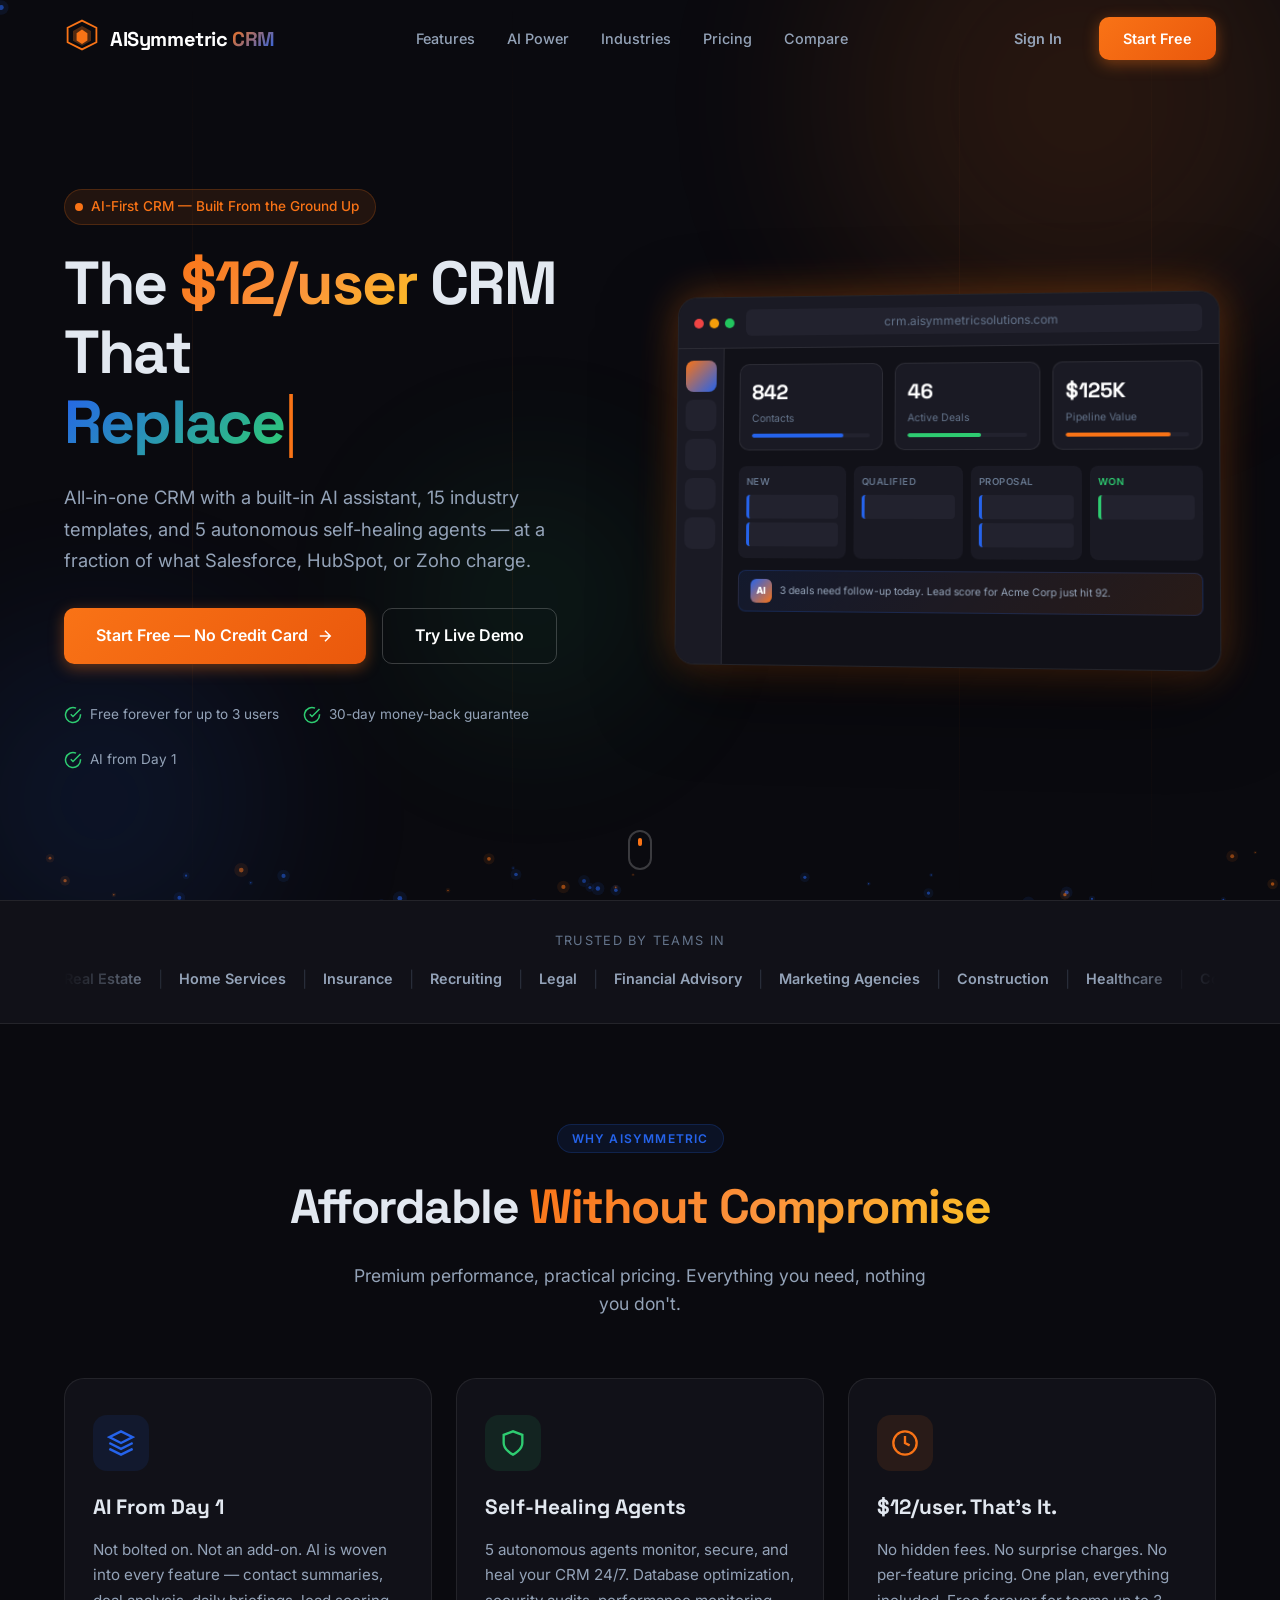
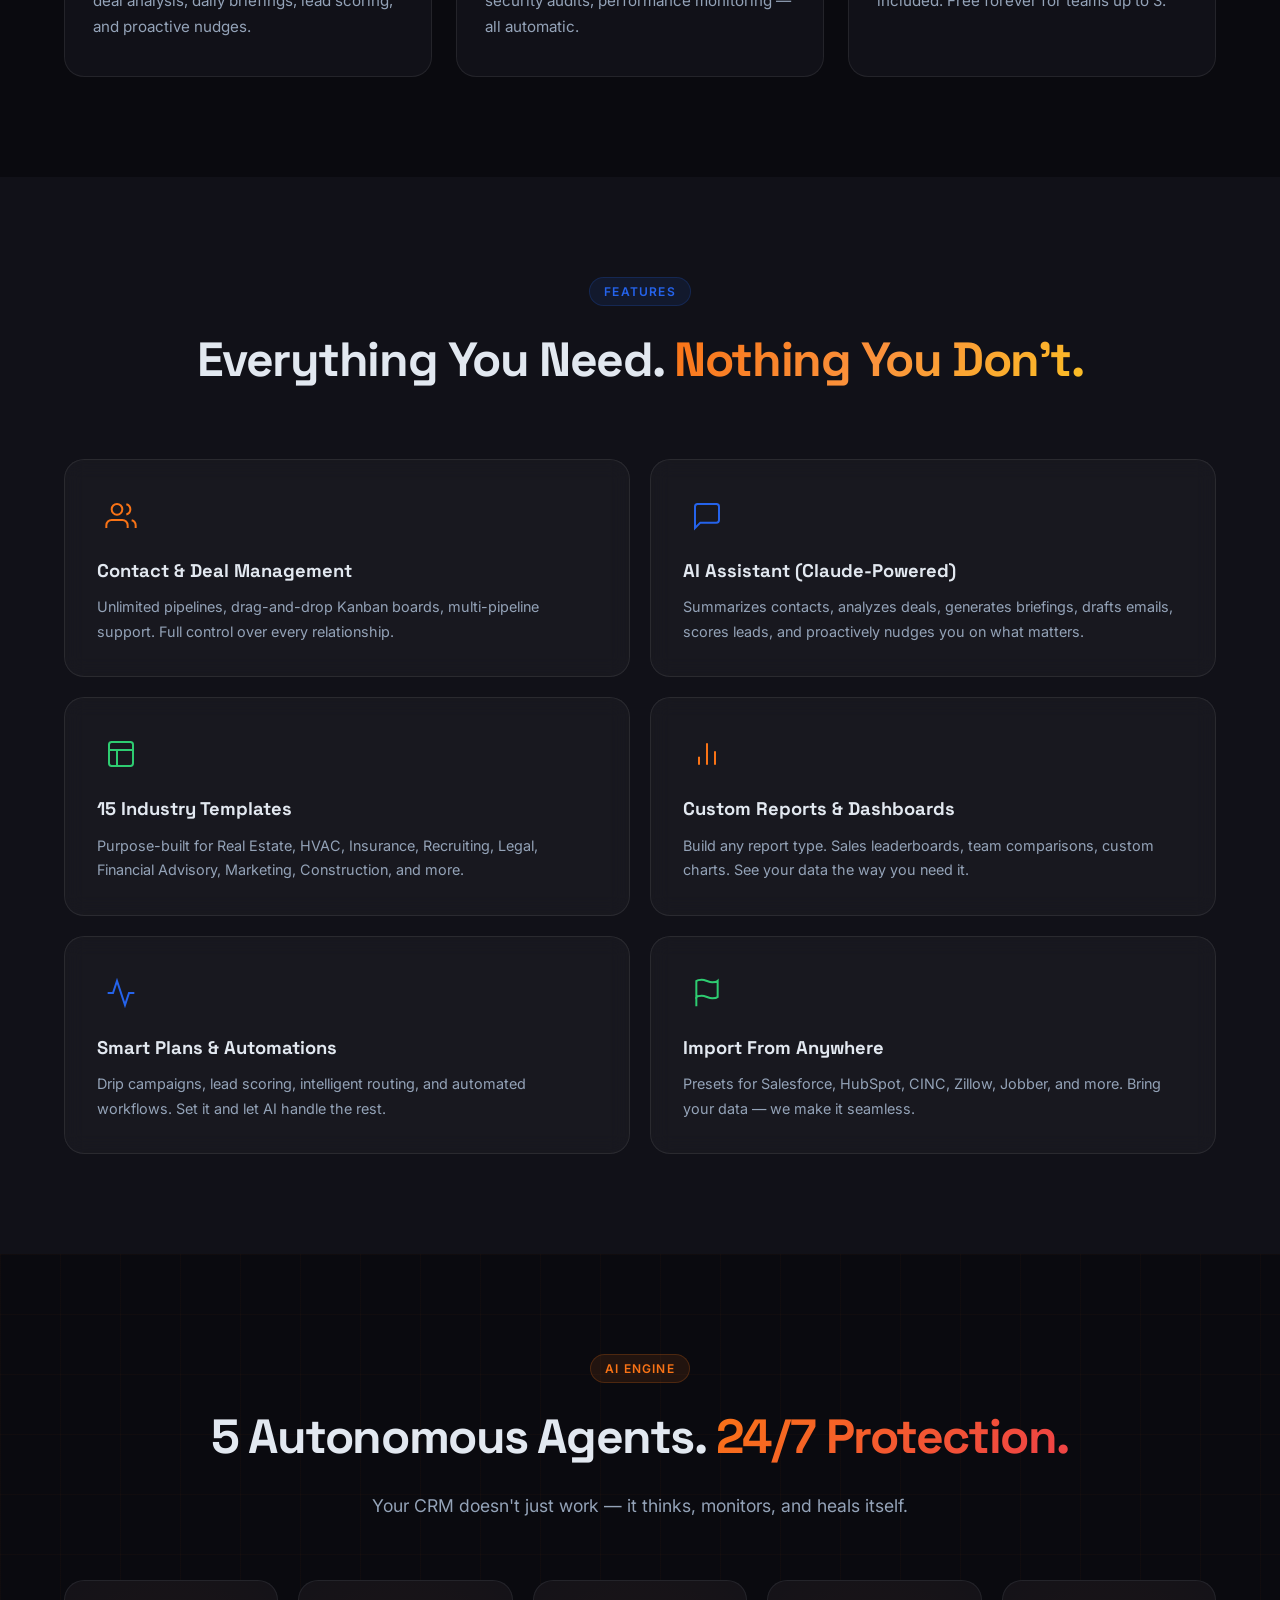
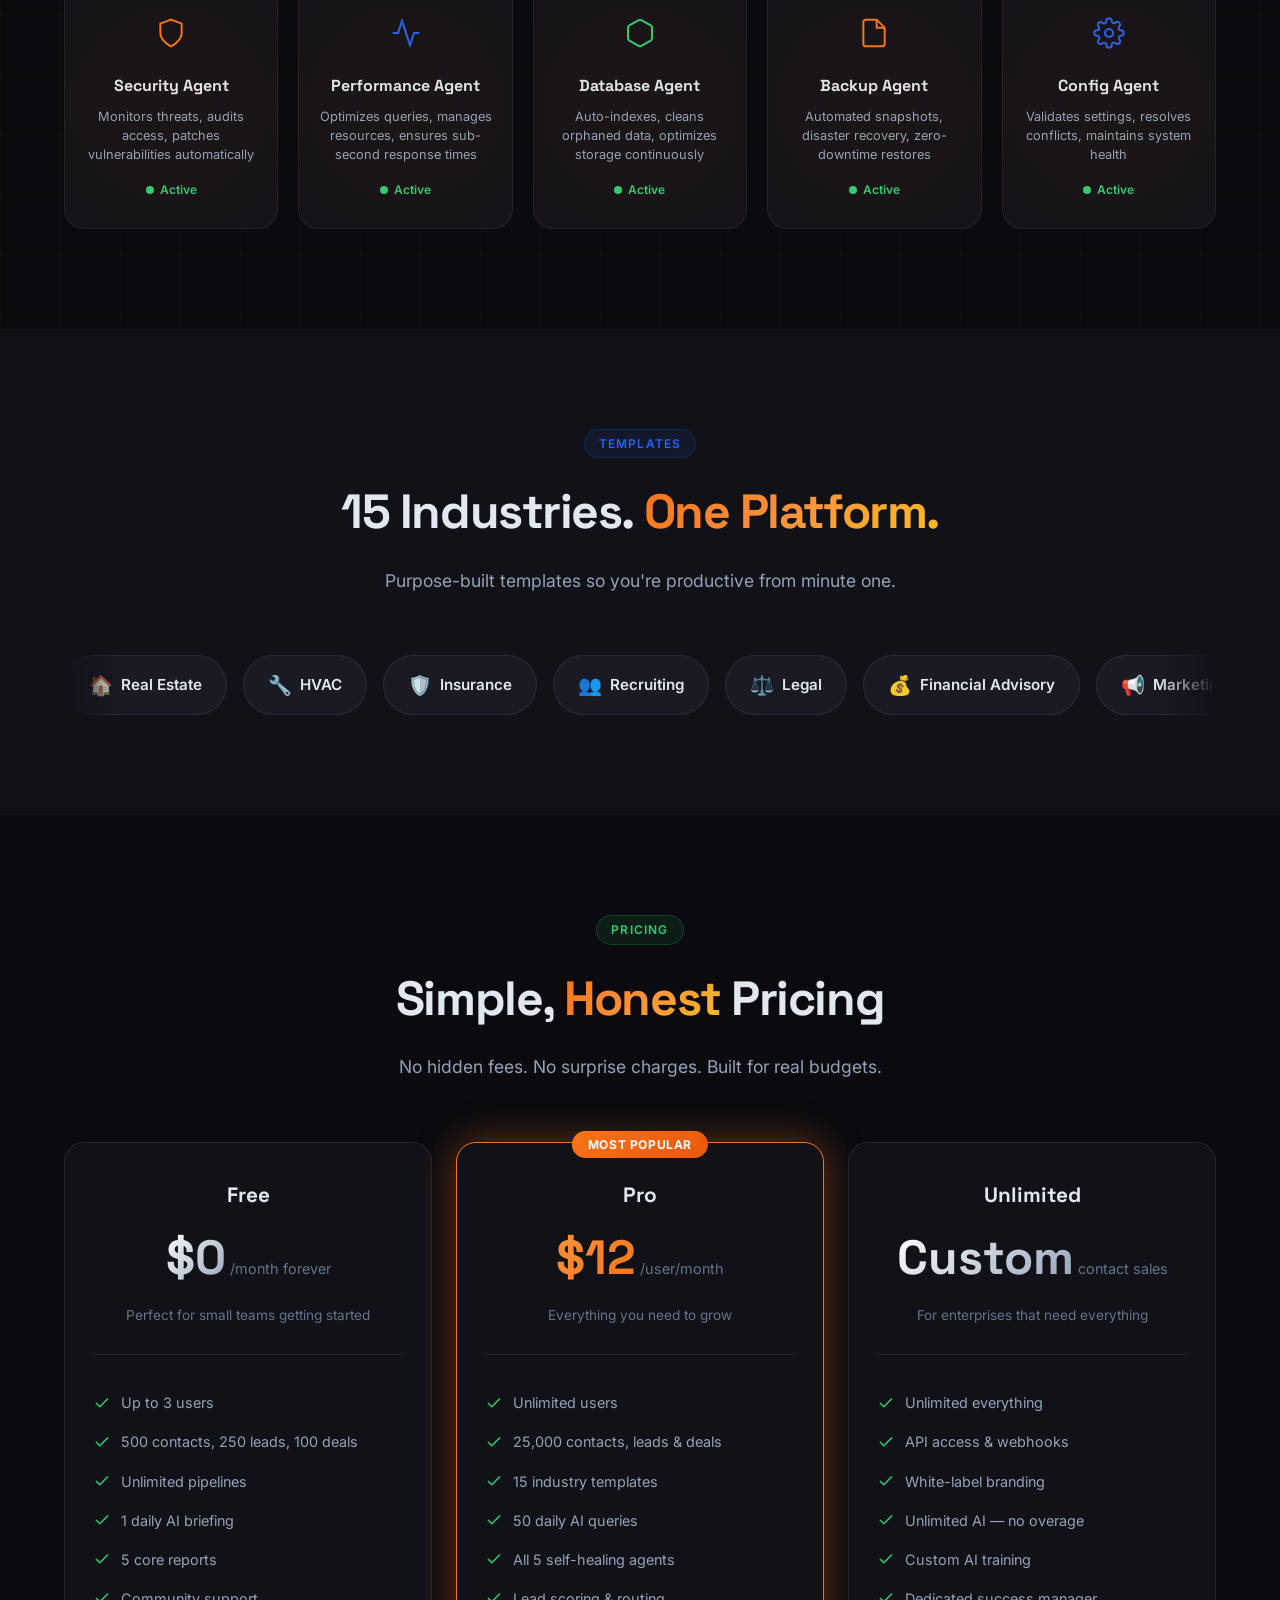
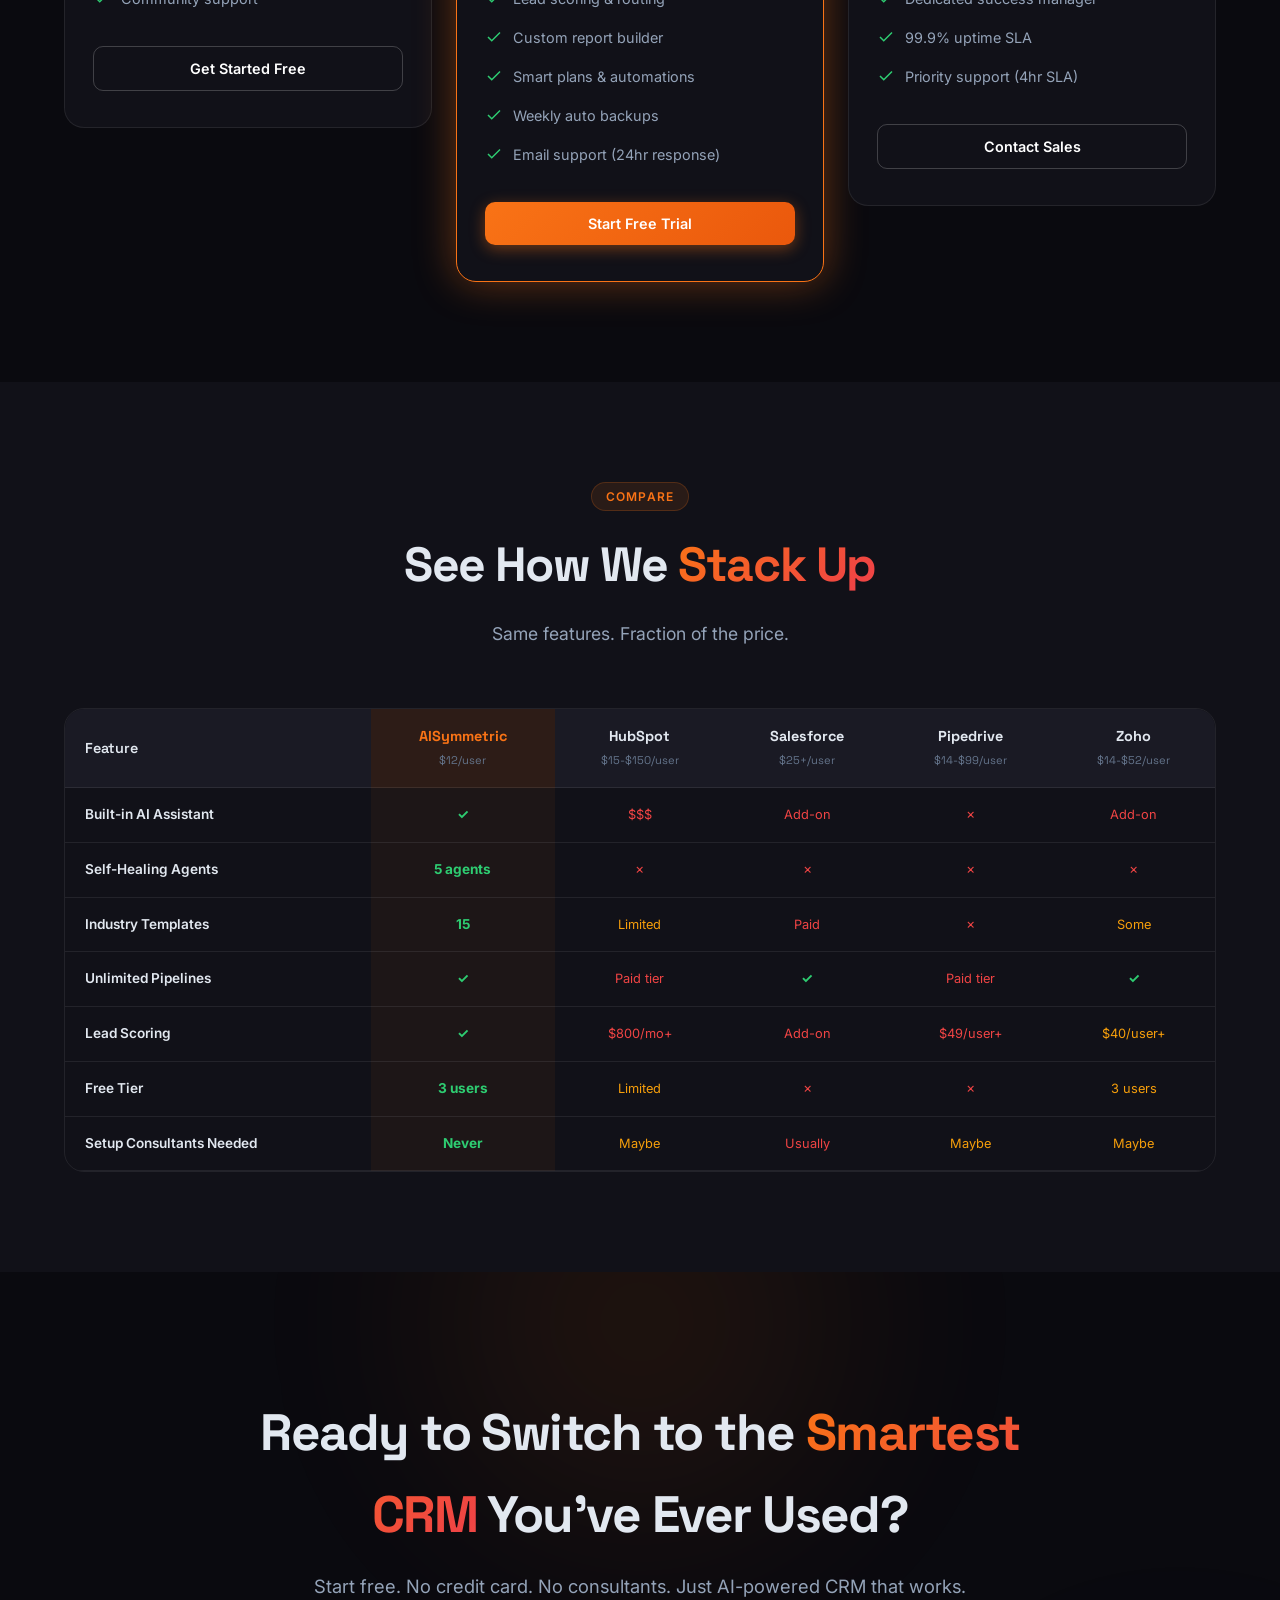
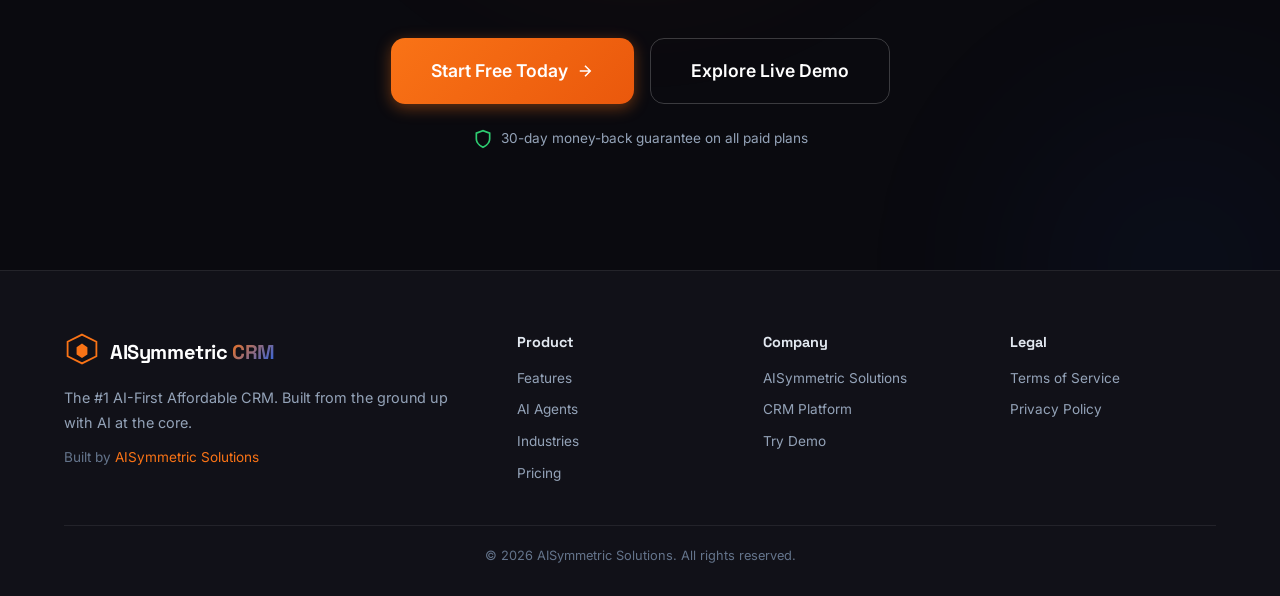
==== commit 2026c439: "Add Google Analytics tag (G-1Z452H974S) Co-Authored-By: Claude Opus 4.6 <noreply@anthropic.com>" ====
--- a/index.html
+++ b/index.html
@@ -1,6 +1,14 @@
 <!DOCTYPE html>
 <html lang="en">
 <head>
+  <!-- Google tag (gtag.js) -->
+  <script async src="https://www.googletagmanager.com/gtag/js?id=G-1Z452H974S"></script>
+  <script>
+    window.dataLayer = window.dataLayer || [];
+    function gtag(){dataLayer.push(arguments);}
+    gtag('js', new Date());
+    gtag('config', 'G-1Z452H974S');
+  </script>
   <meta charset="UTF-8">
   <meta name="viewport" content="width=device-width, initial-scale=1.0">
   <title>AISymmetric CRM — The #1 AI-First Affordable CRM</title>
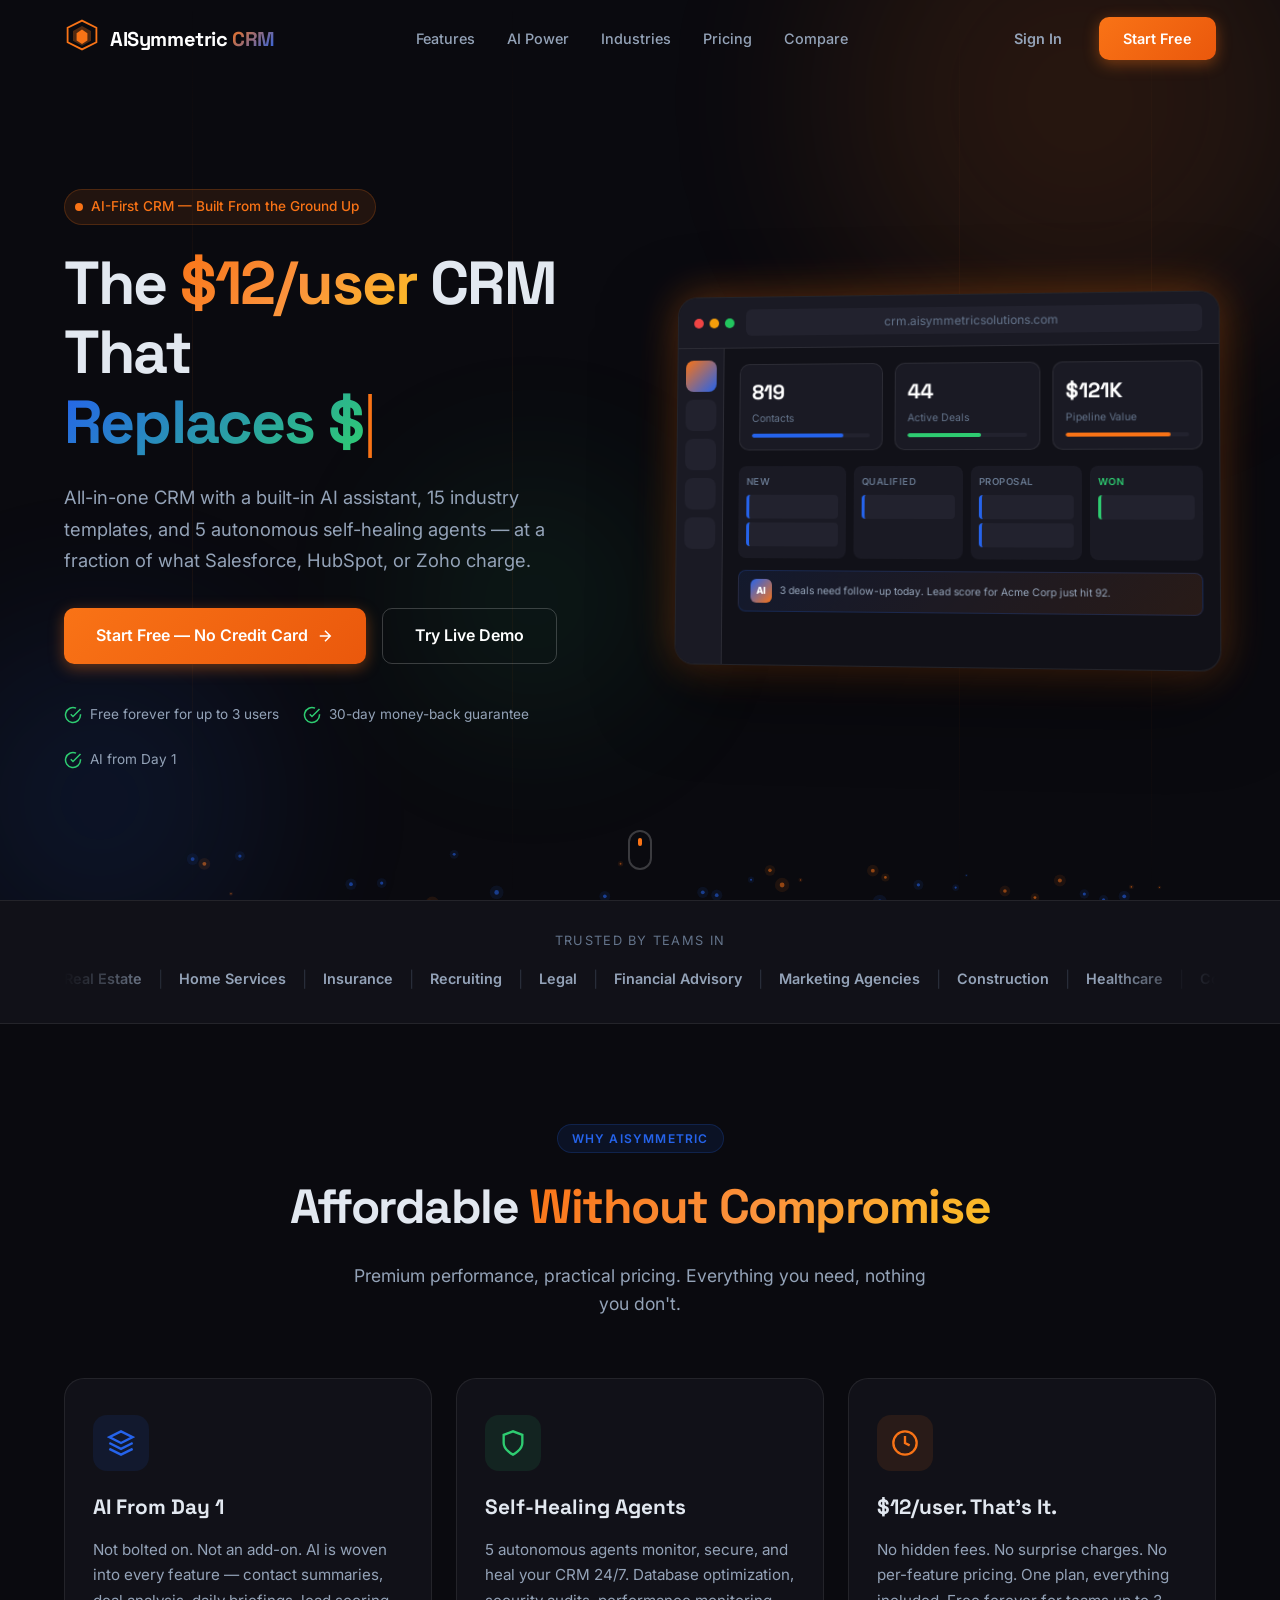
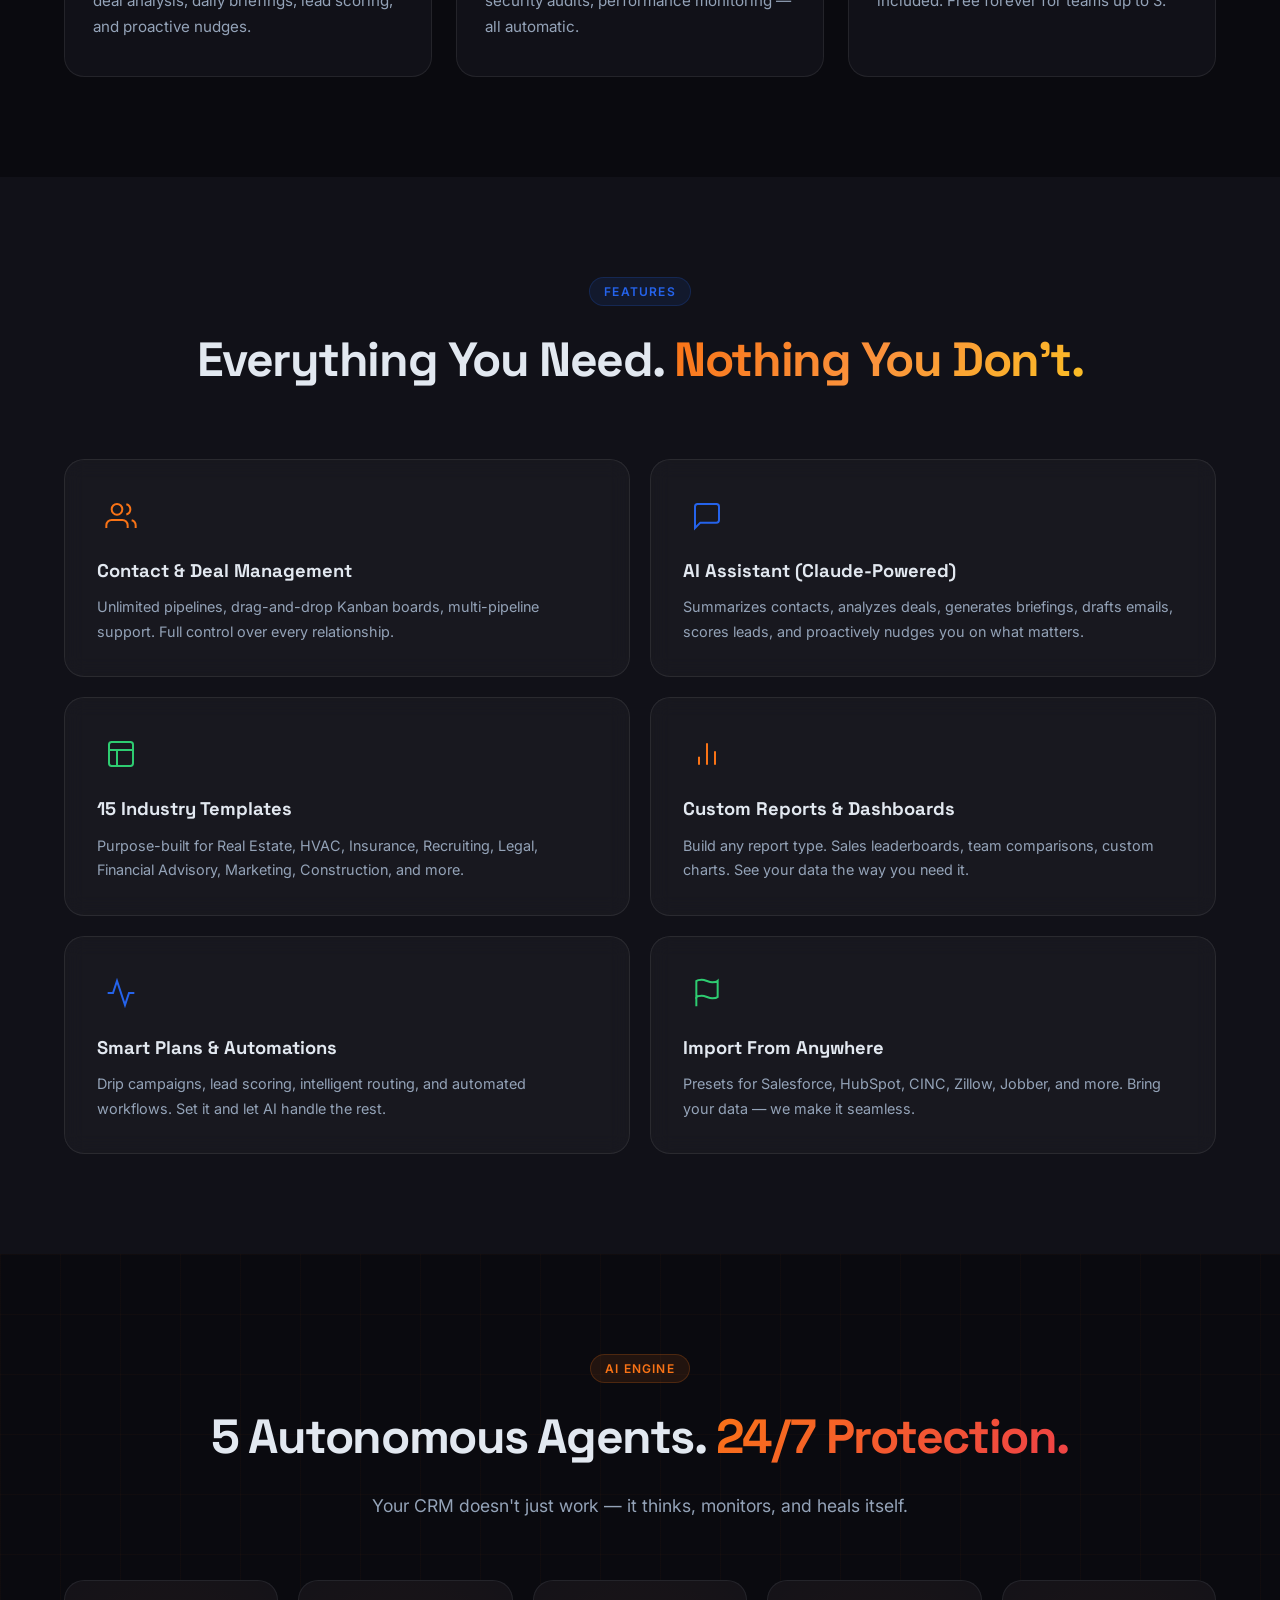
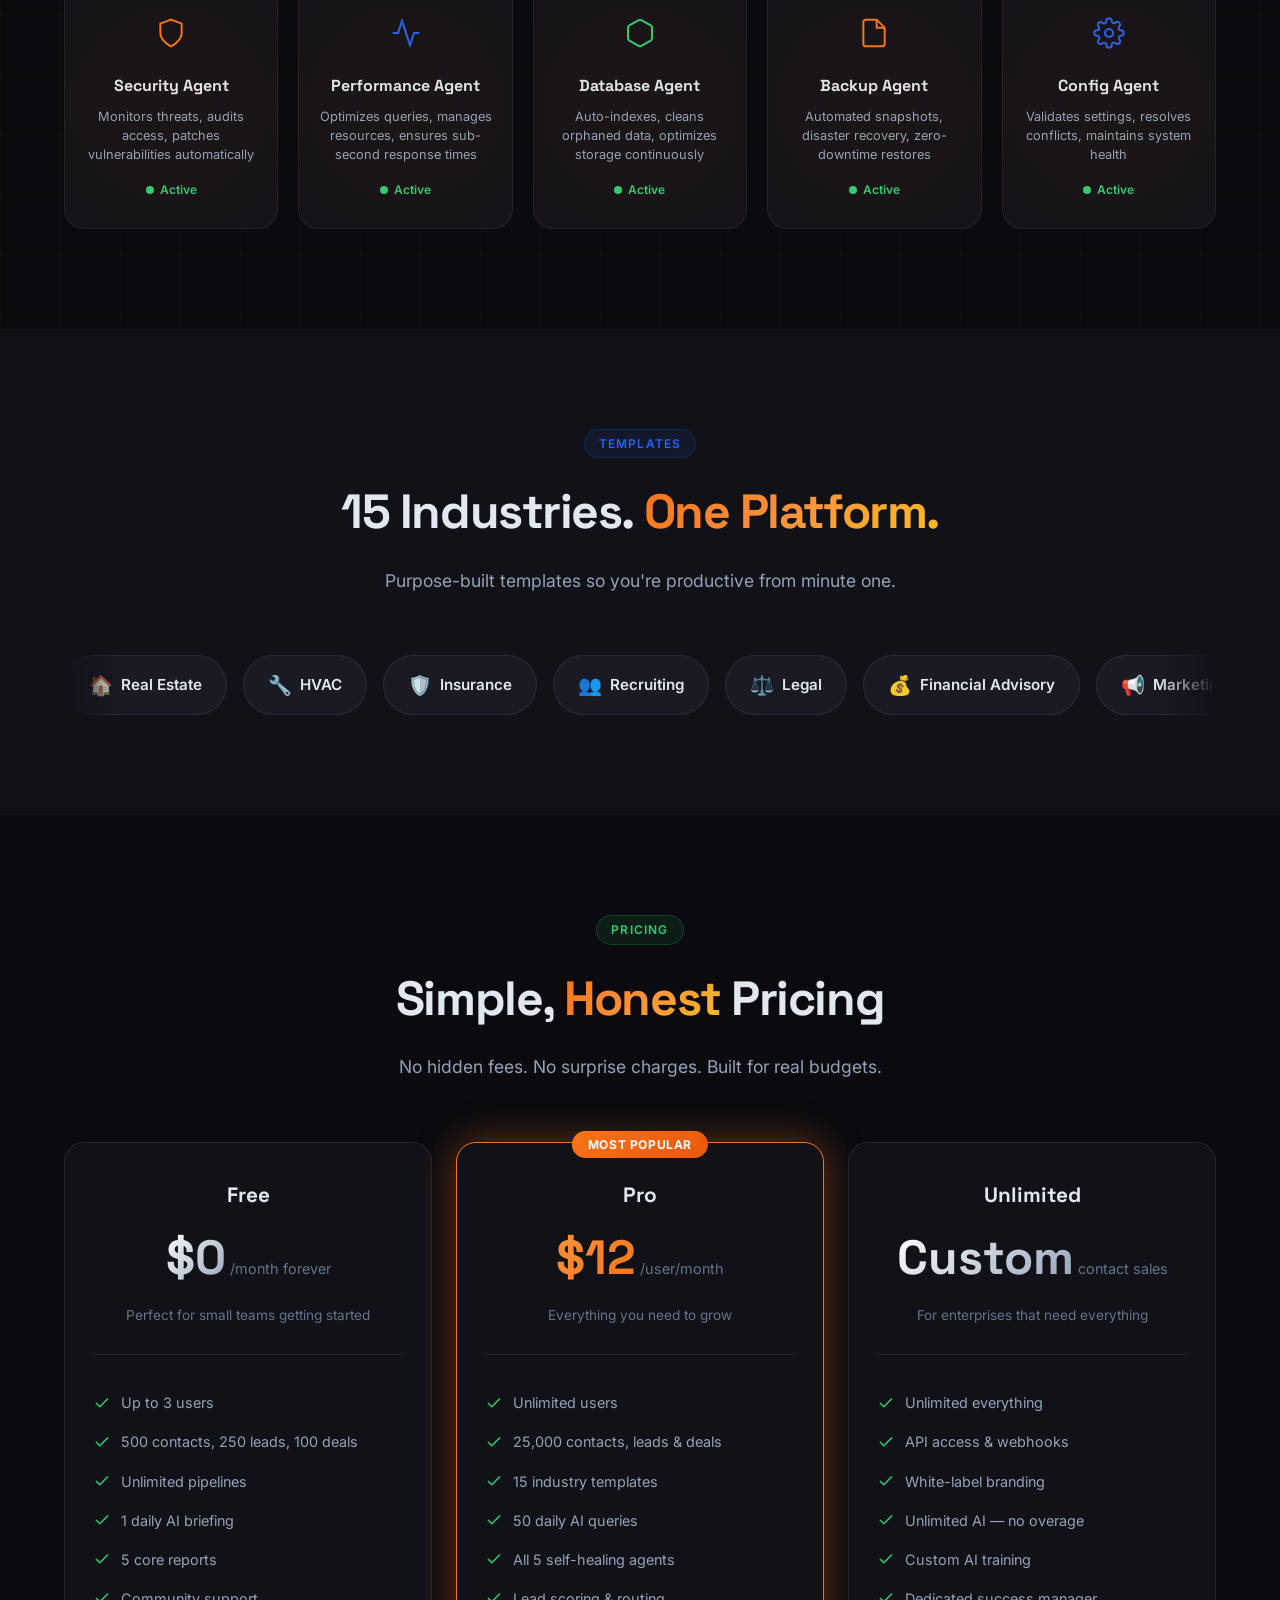
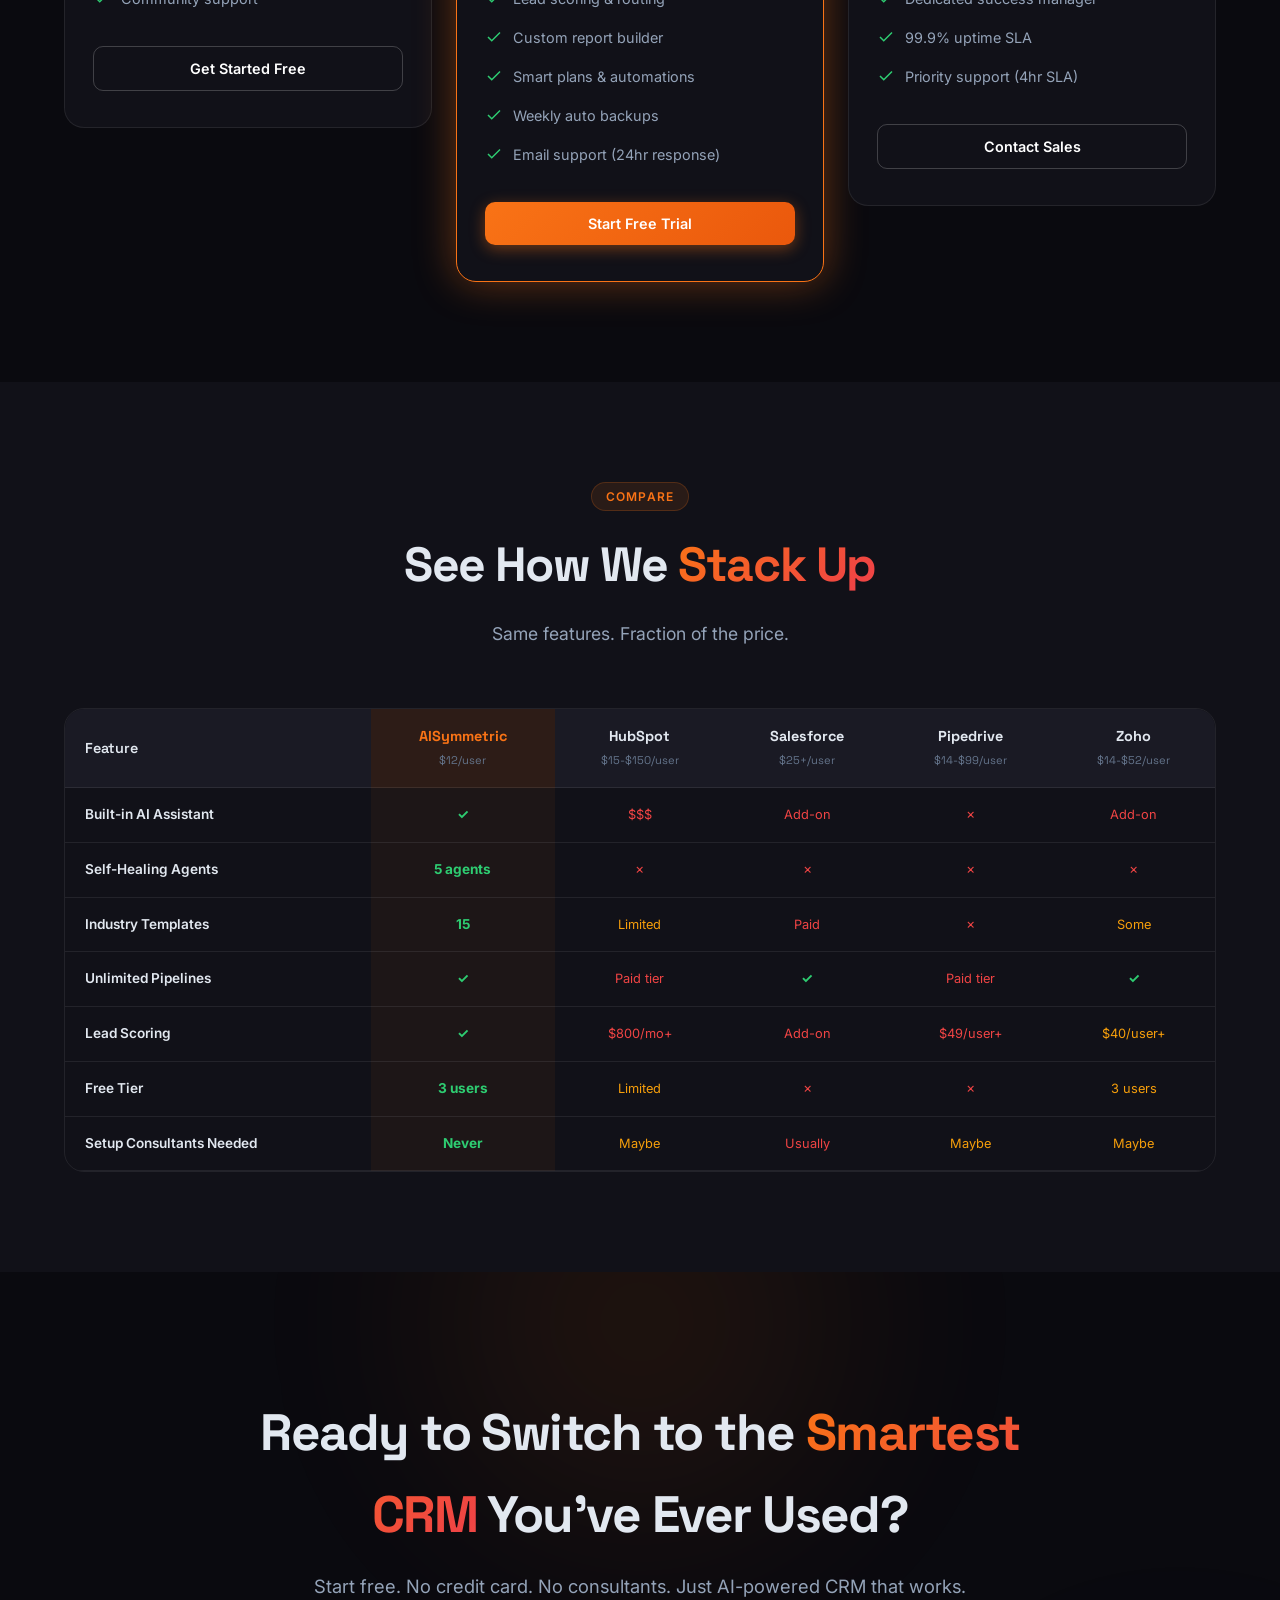
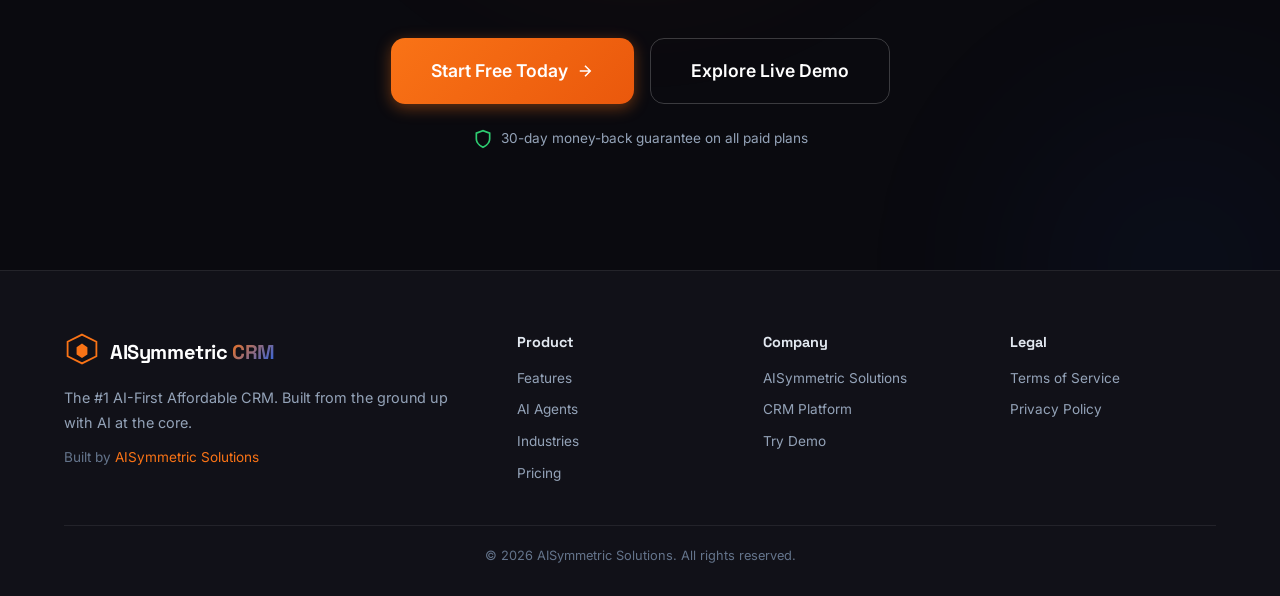
==== commit a0a6dbdf: "Update OG URL and canonical to affordabilitycrm.com Co-Authored-By: Claude Opus 4.6 <noreply@anthrop" ====
--- a/index.html
+++ b/index.html
@@ -16,7 +16,8 @@
   <meta property="og:title" content="AISymmetric CRM — AI-First. Affordable. Unstoppable.">
   <meta property="og:description" content="Full CRM with built-in AI assistant, 15 industry templates, and self-healing agents — $12/user/month. Free forever for small teams.">
   <meta property="og:type" content="website">
-  <meta property="og:url" content="https://affordablecrm.aisymmetricsolutions.com">
+  <meta property="og:url" content="https://affordabilitycrm.com">
+  <link rel="canonical" href="https://affordabilitycrm.com">
   <link rel="icon" type="image/x-icon" href="favicon.ico">
   <link rel="preconnect" href="https://fonts.googleapis.com">
   <link rel="preconnect" href="https://fonts.gstatic.com" crossorigin>
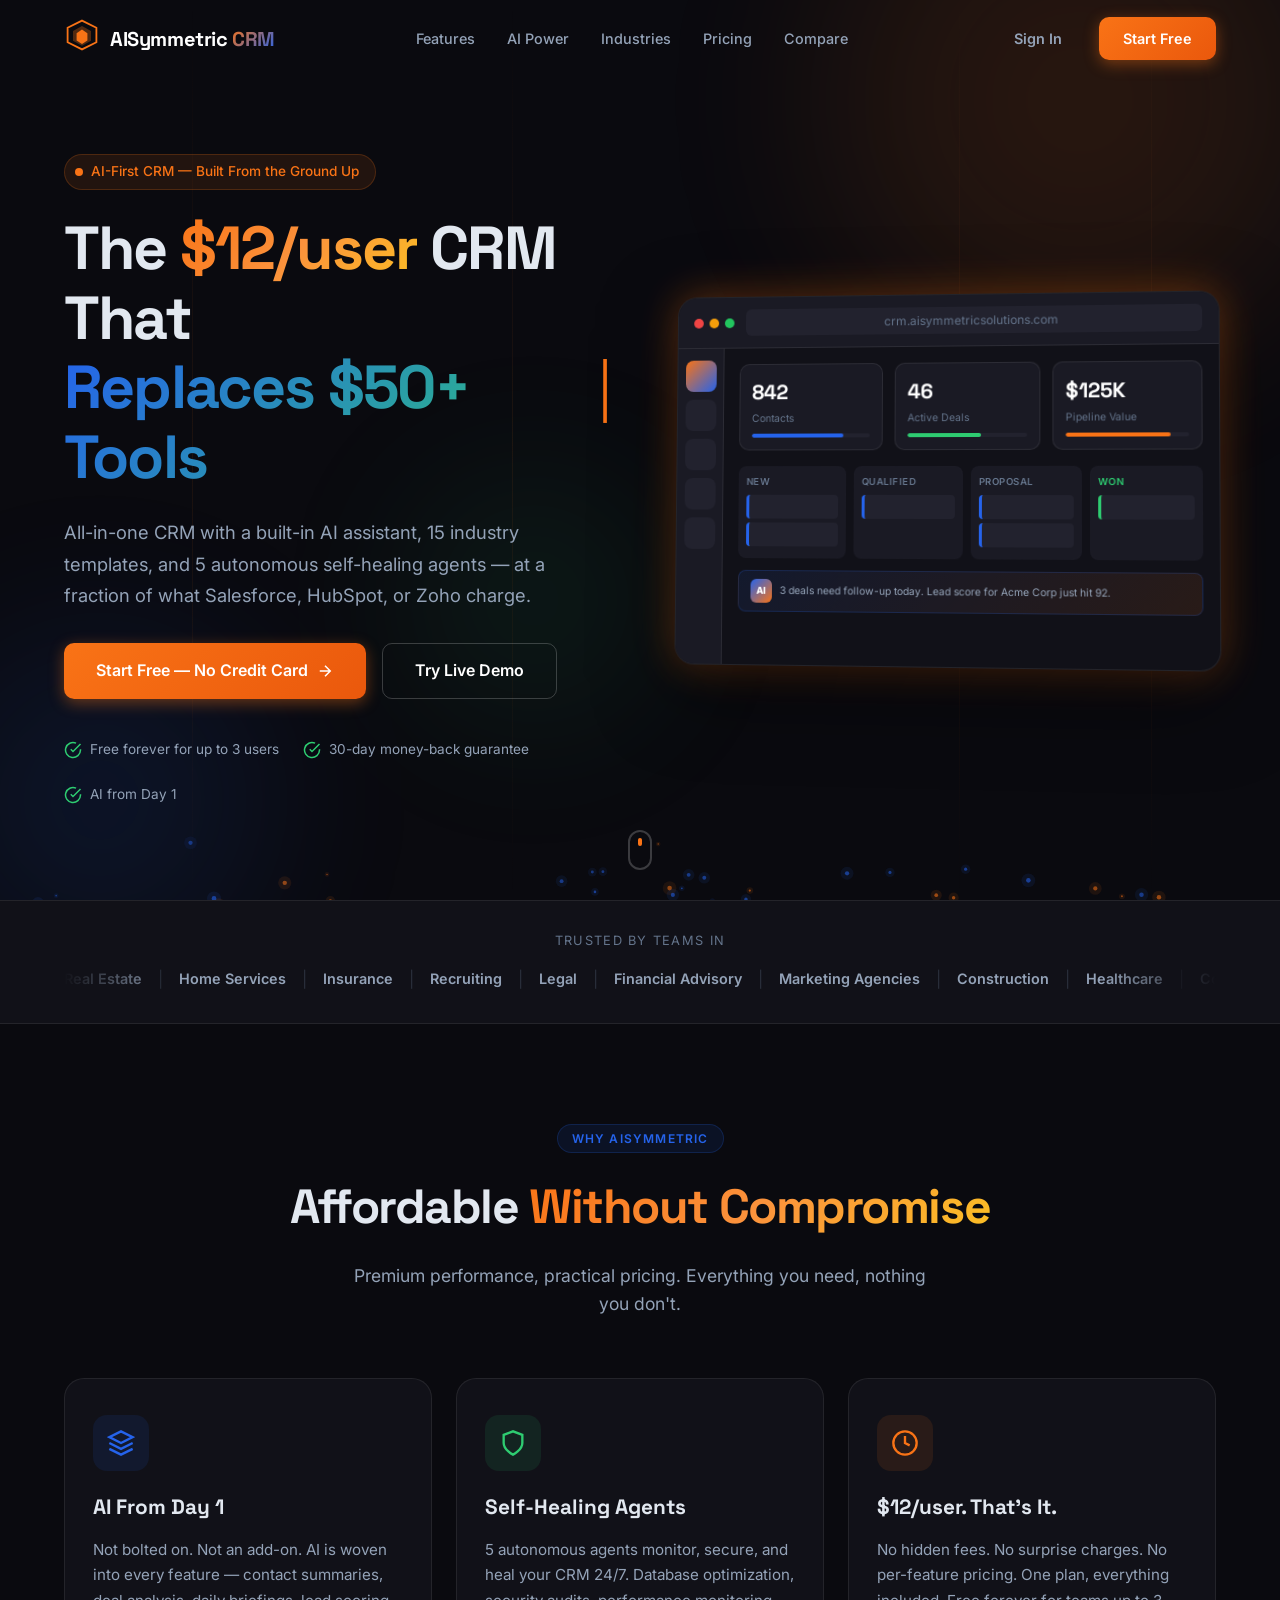
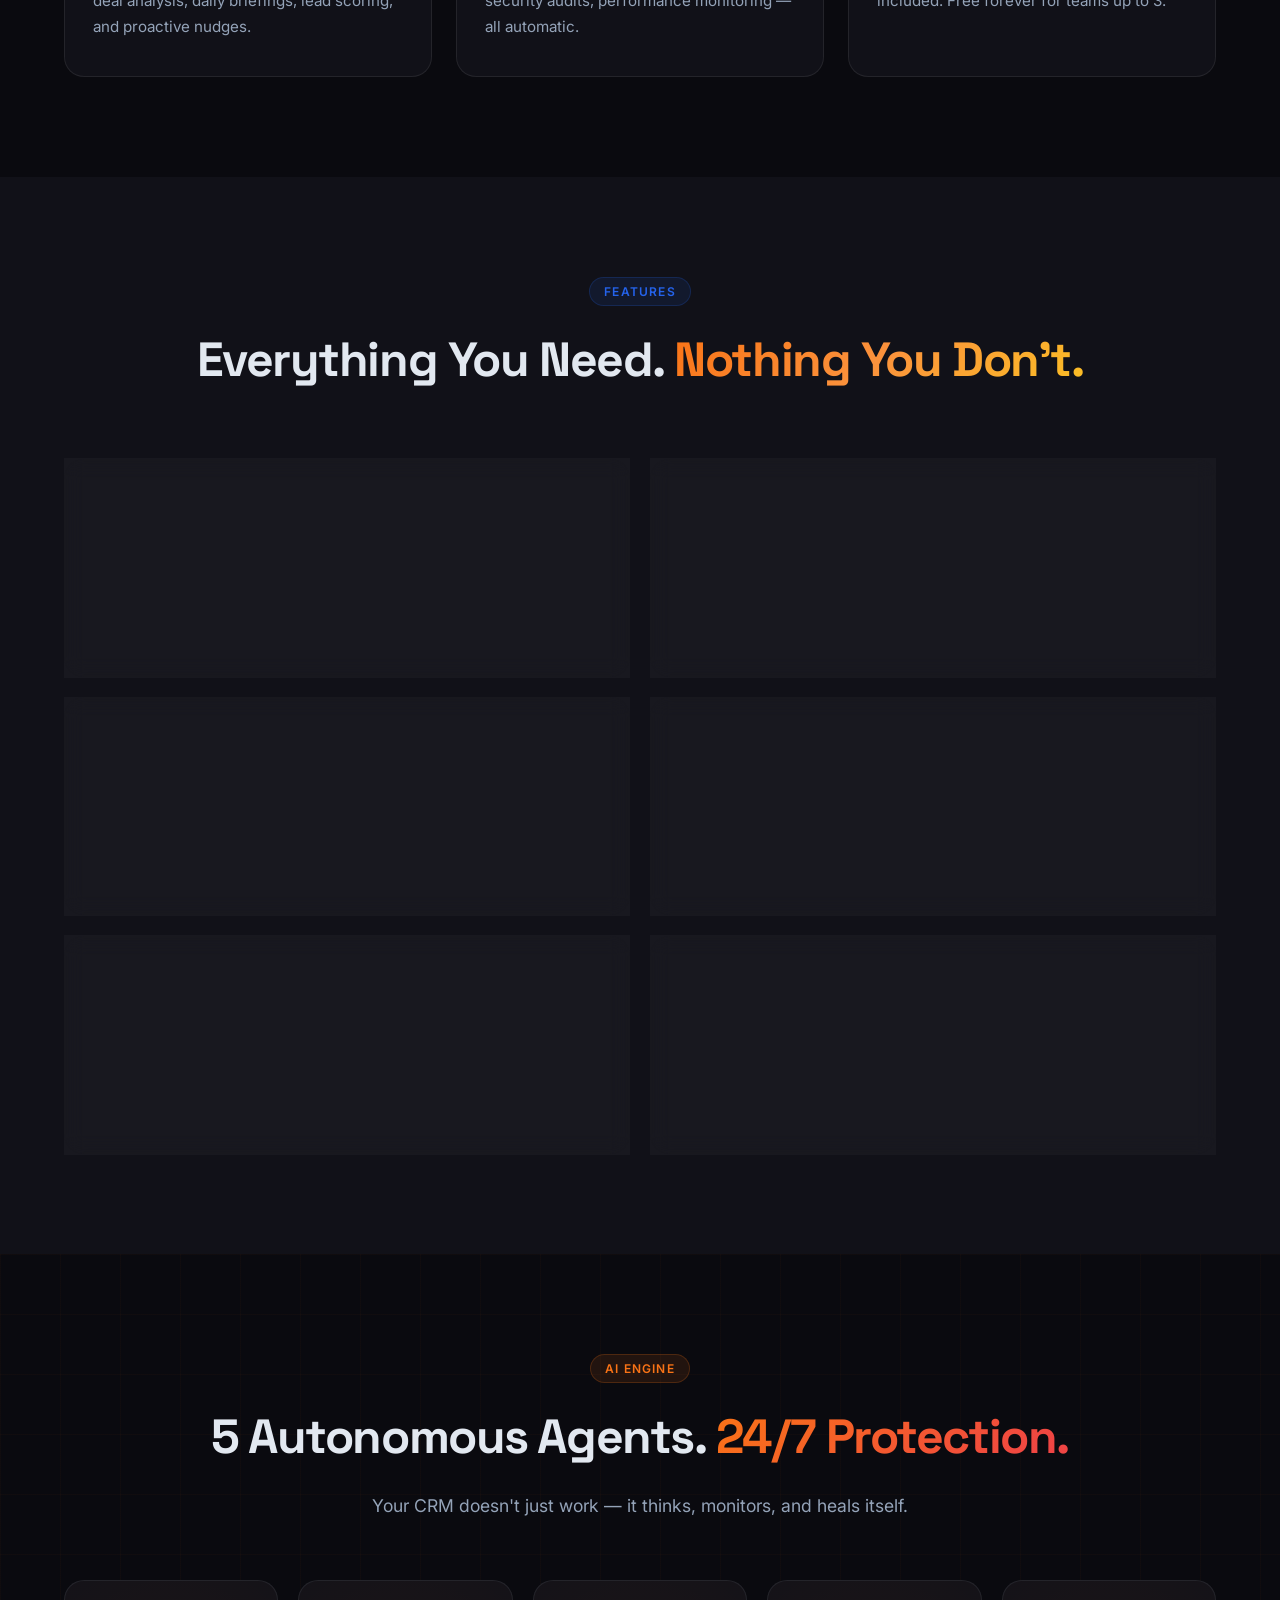
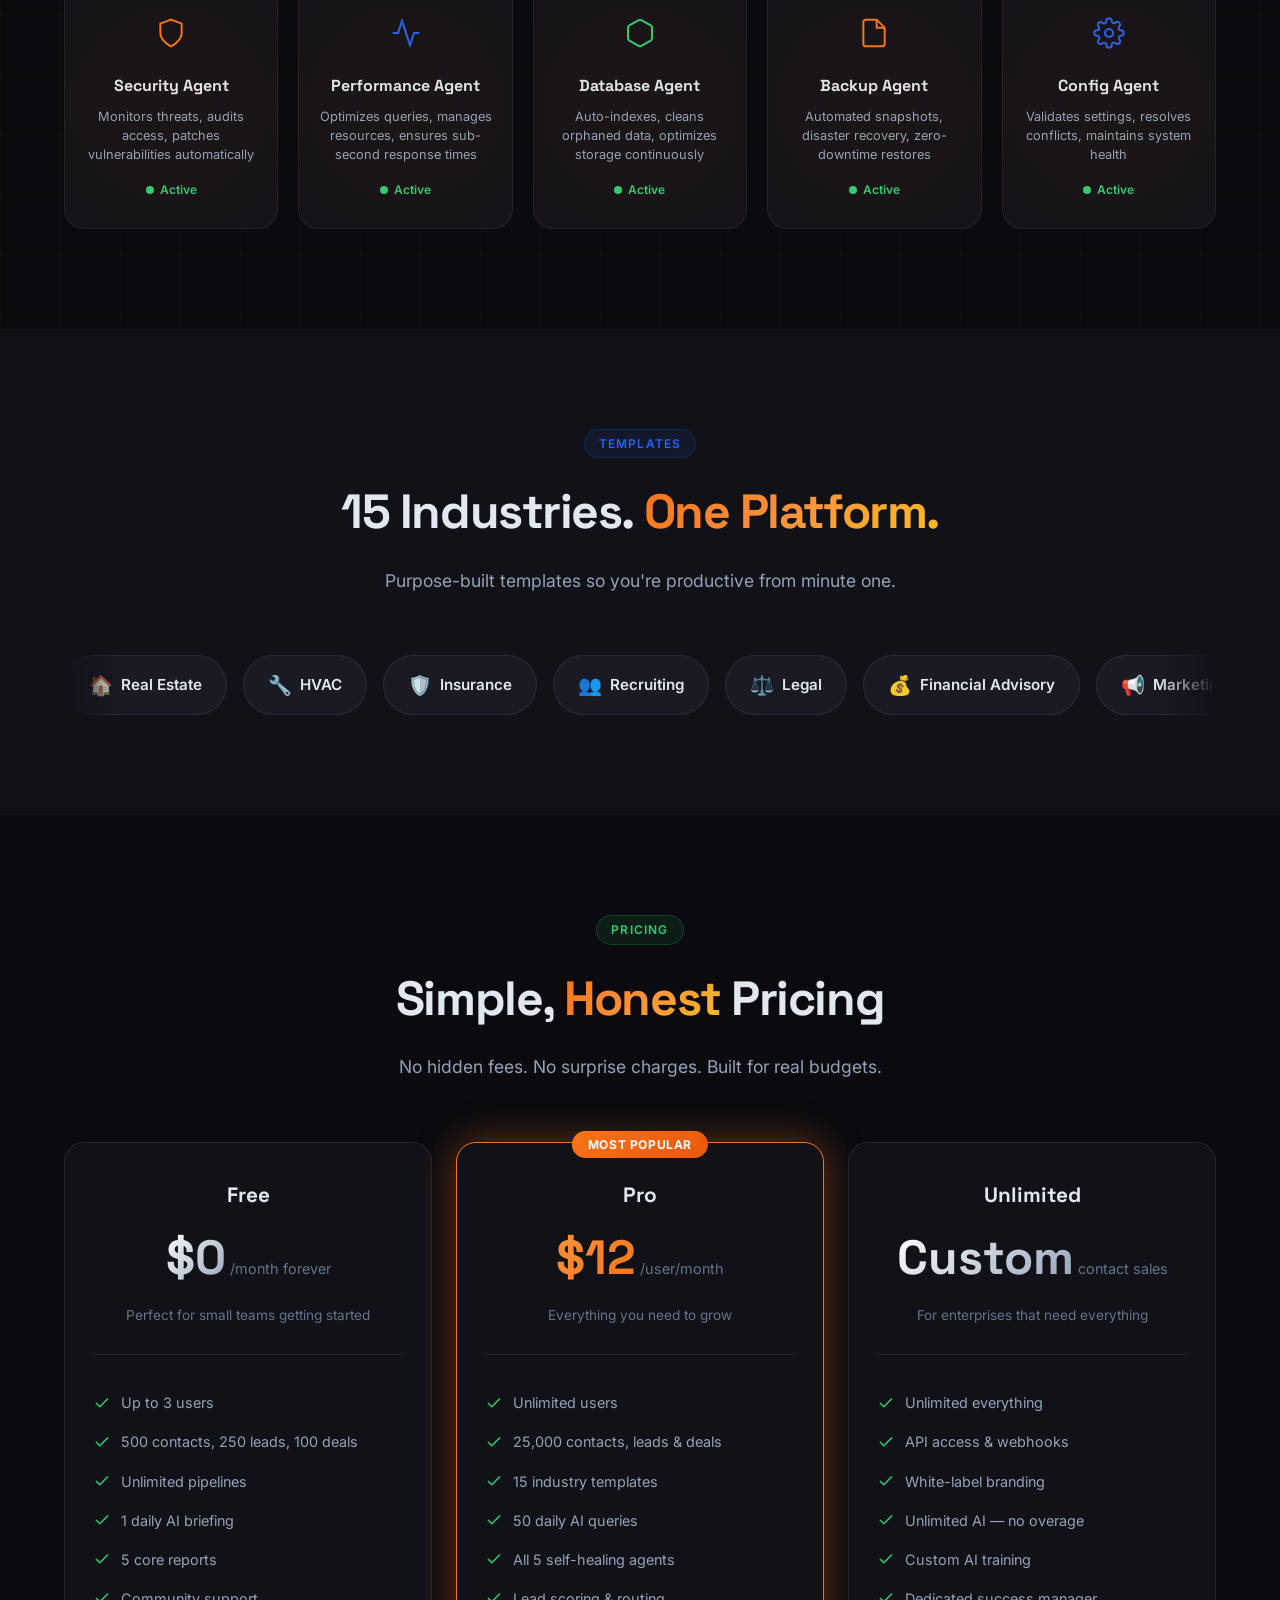
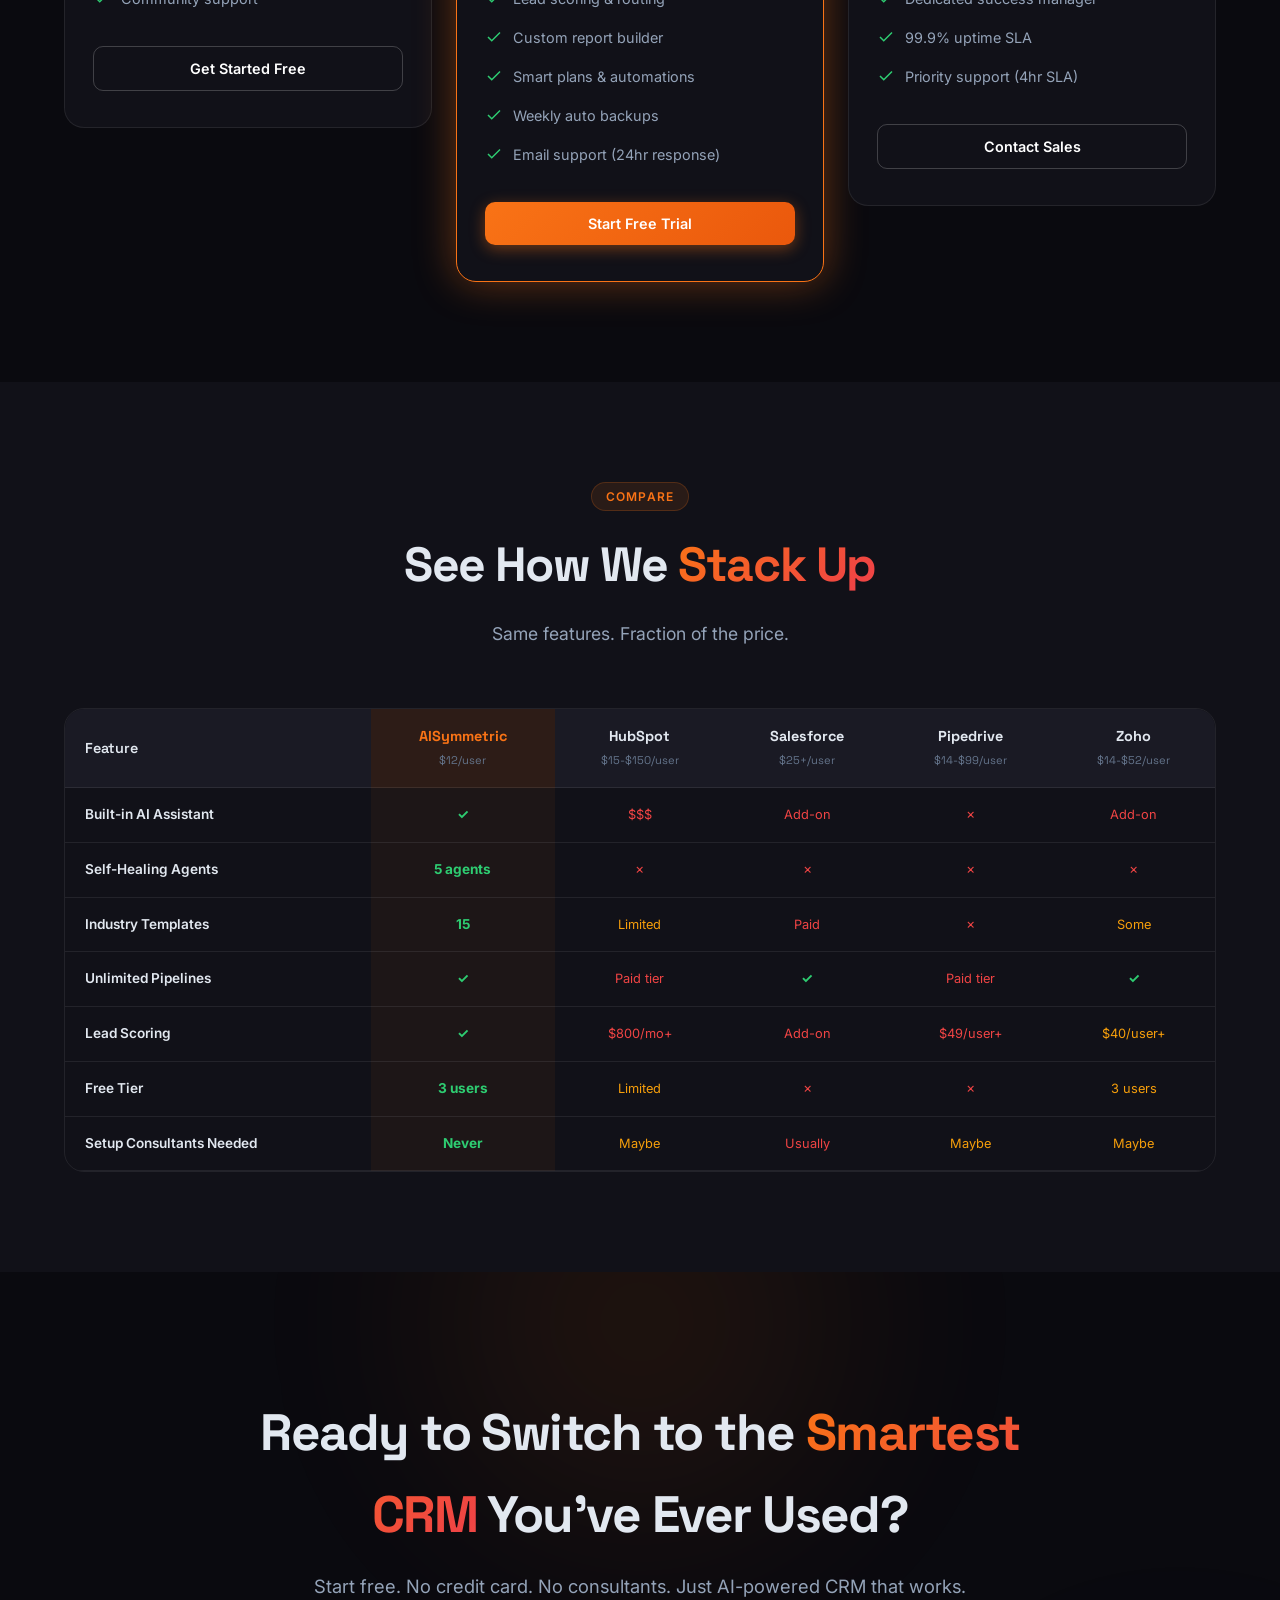
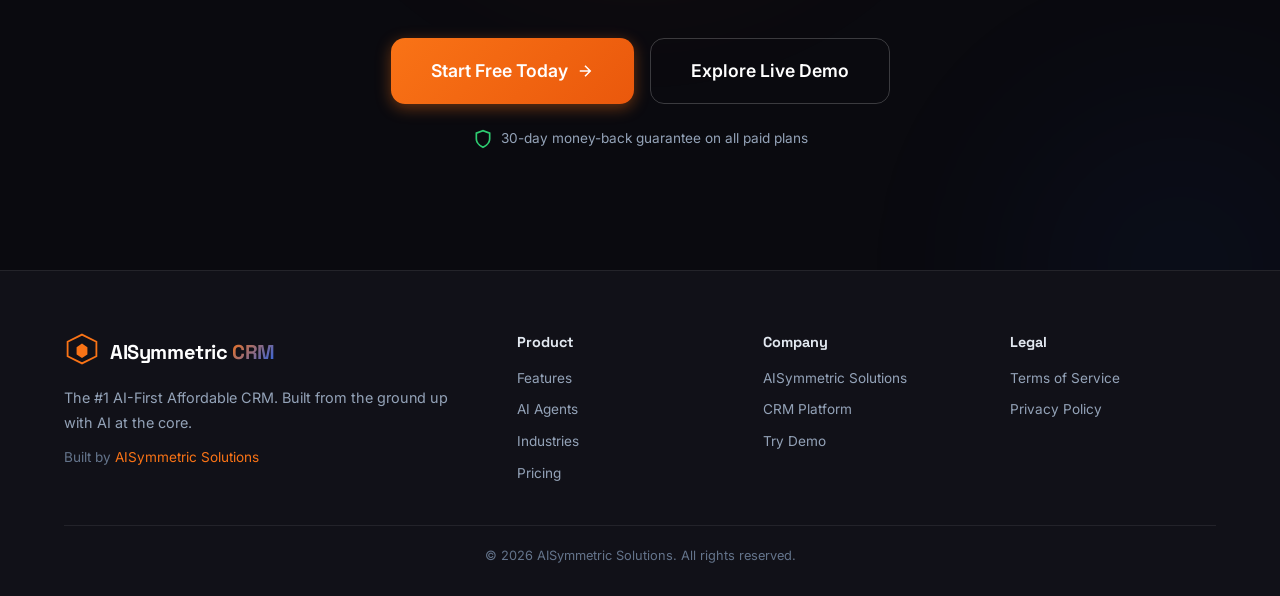
==== commit fd4e93be: "Update Google Analytics tag to G-CVF4MDVKJS Co-Authored-By: Claude Opus 4.6 <noreply@anthropic.com>" ====
--- a/index.html
+++ b/index.html
@@ -2,12 +2,12 @@
 <html lang="en">
 <head>
   <!-- Google tag (gtag.js) -->
-  <script async src="https://www.googletagmanager.com/gtag/js?id=G-1Z452H974S"></script>
+  <script async src="https://www.googletagmanager.com/gtag/js?id=G-CVF4MDVKJS"></script>
   <script>
     window.dataLayer = window.dataLayer || [];
     function gtag(){dataLayer.push(arguments);}
     gtag('js', new Date());
-    gtag('config', 'G-1Z452H974S');
+    gtag('config', 'G-CVF4MDVKJS');
   </script>
   <meta charset="UTF-8">
   <meta name="viewport" content="width=device-width, initial-scale=1.0">
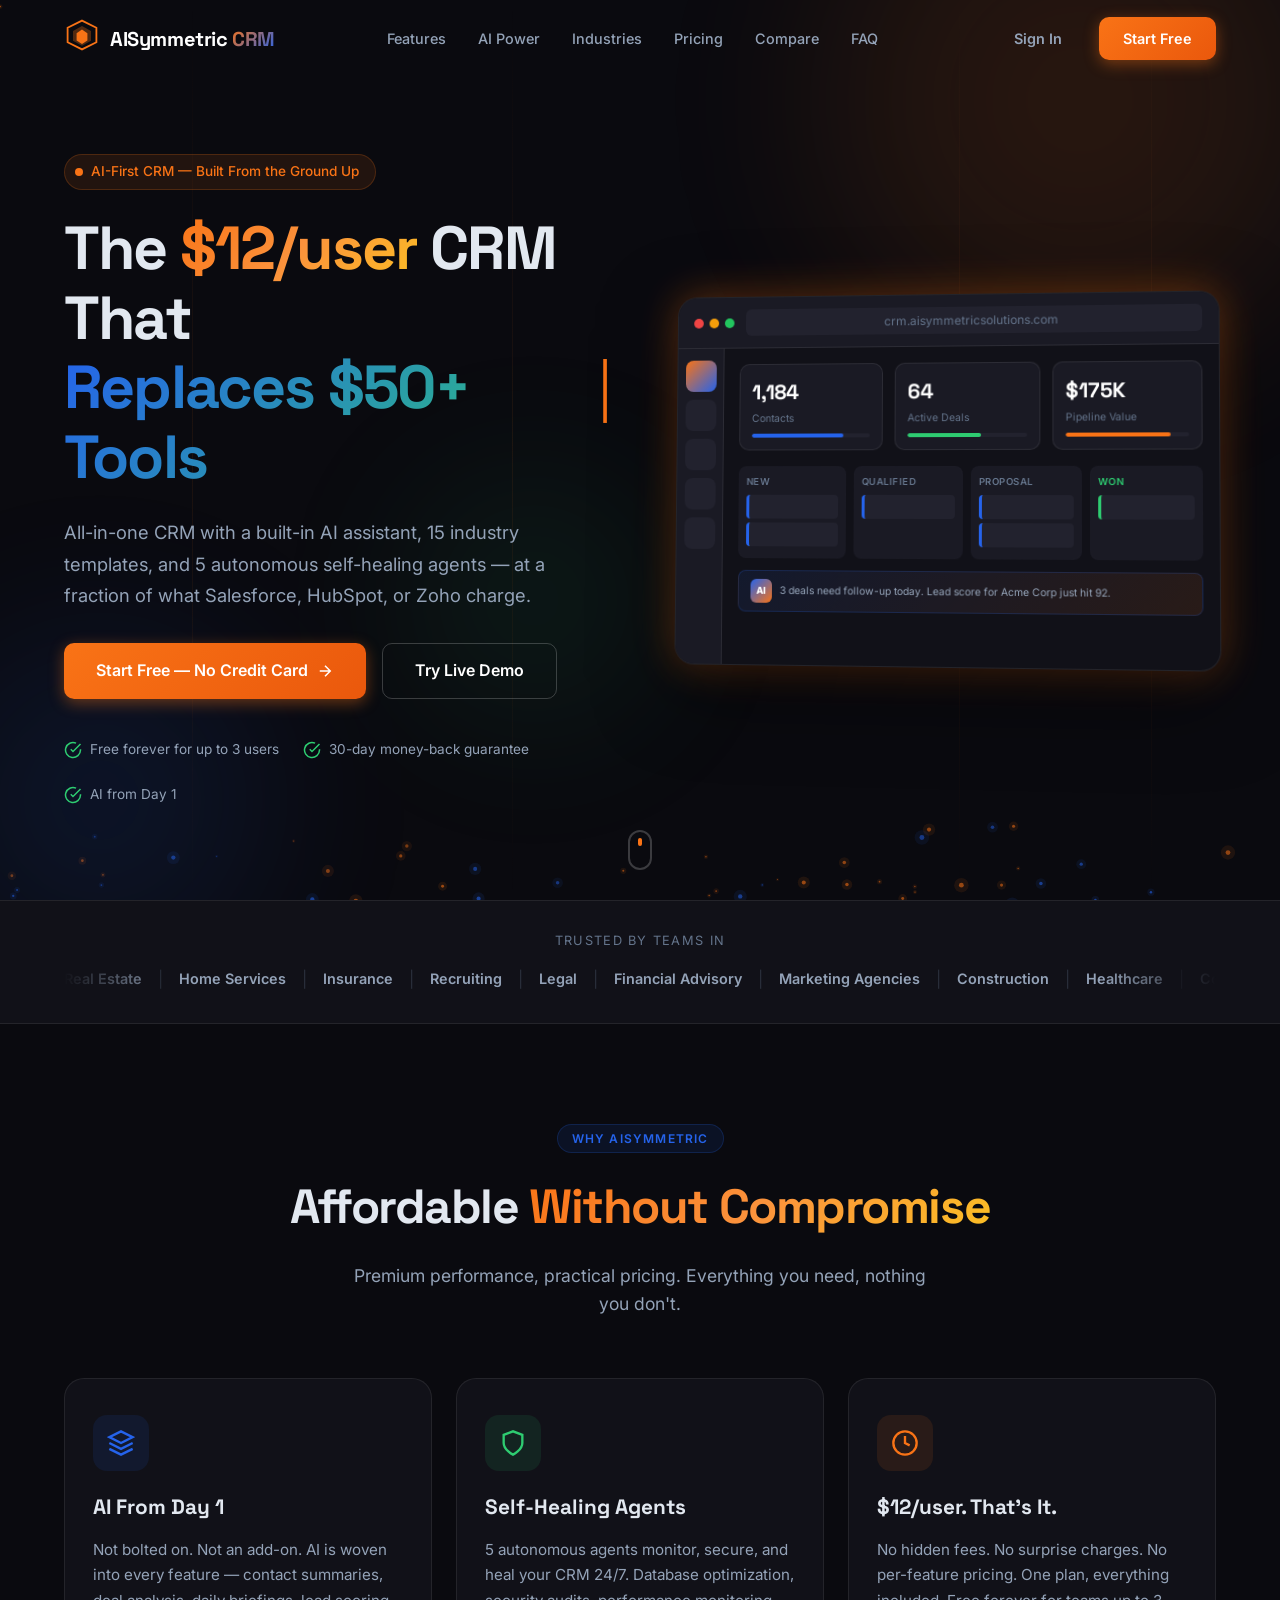
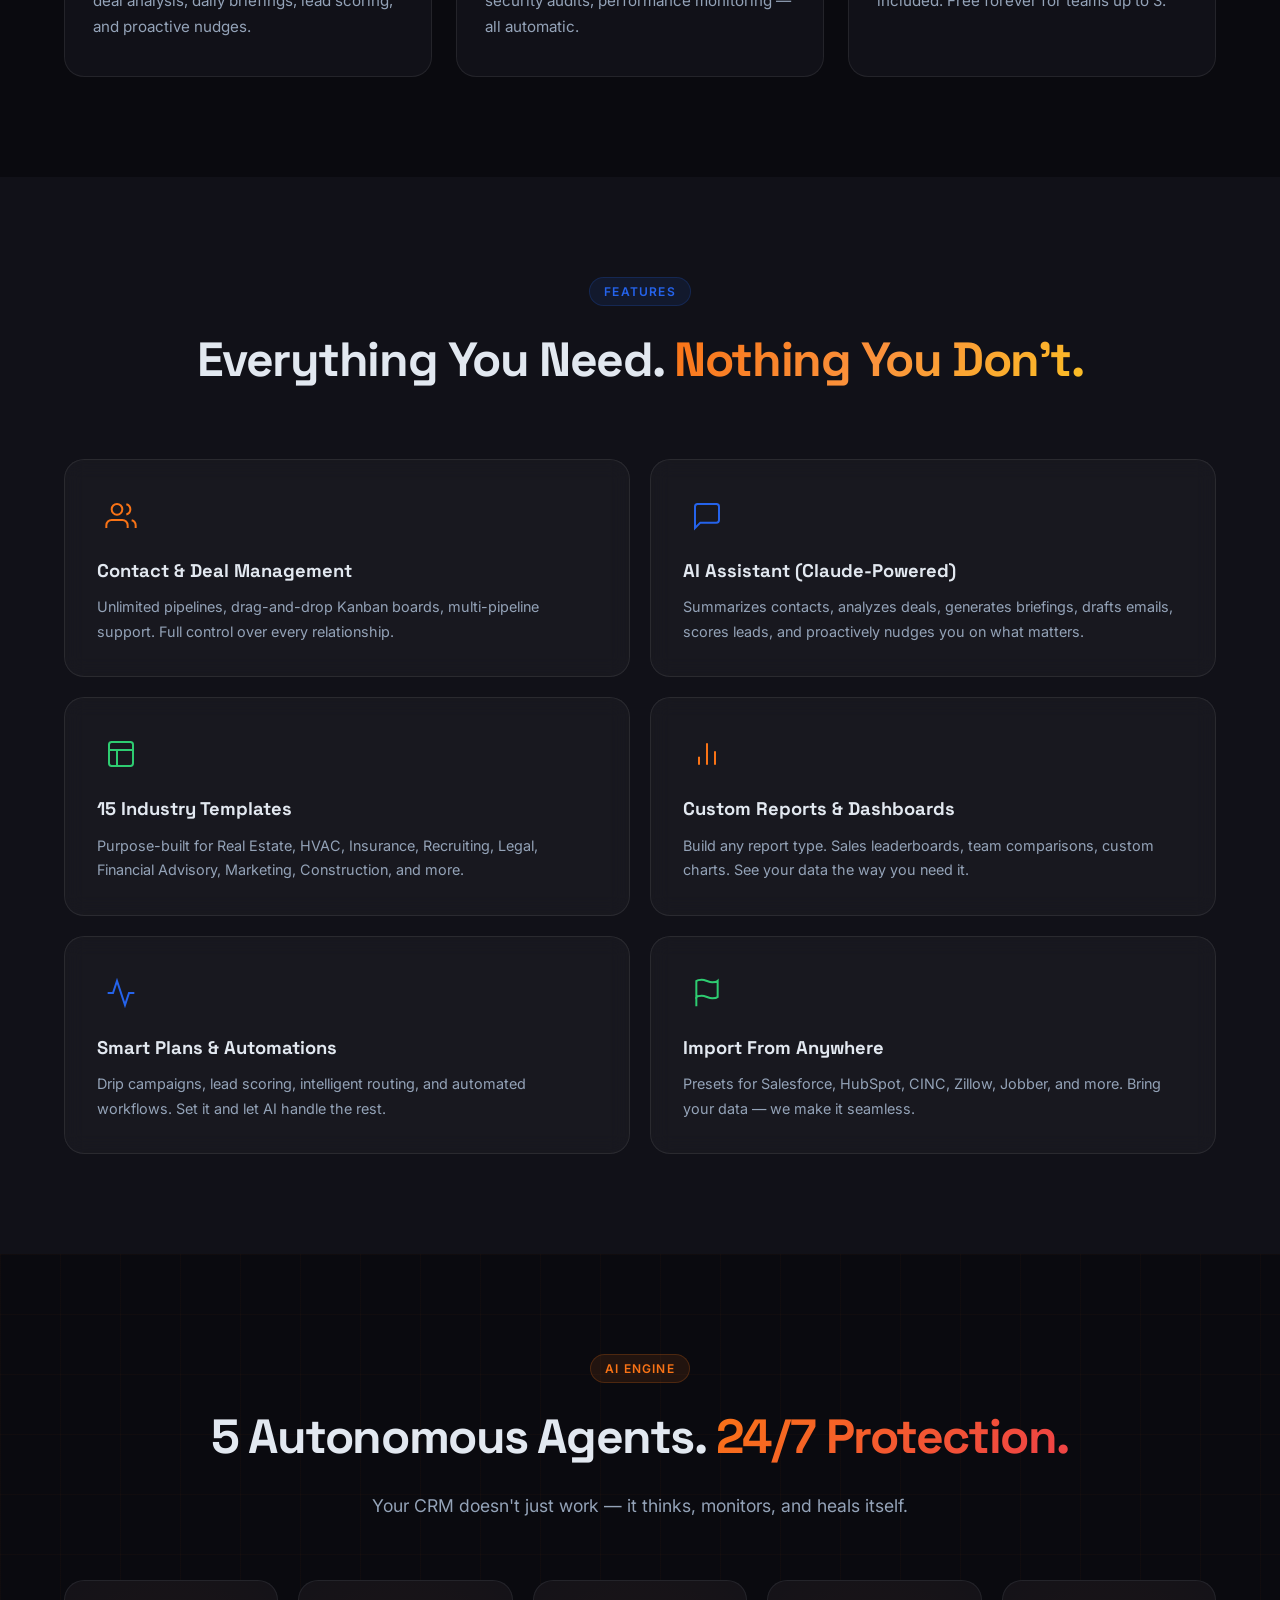
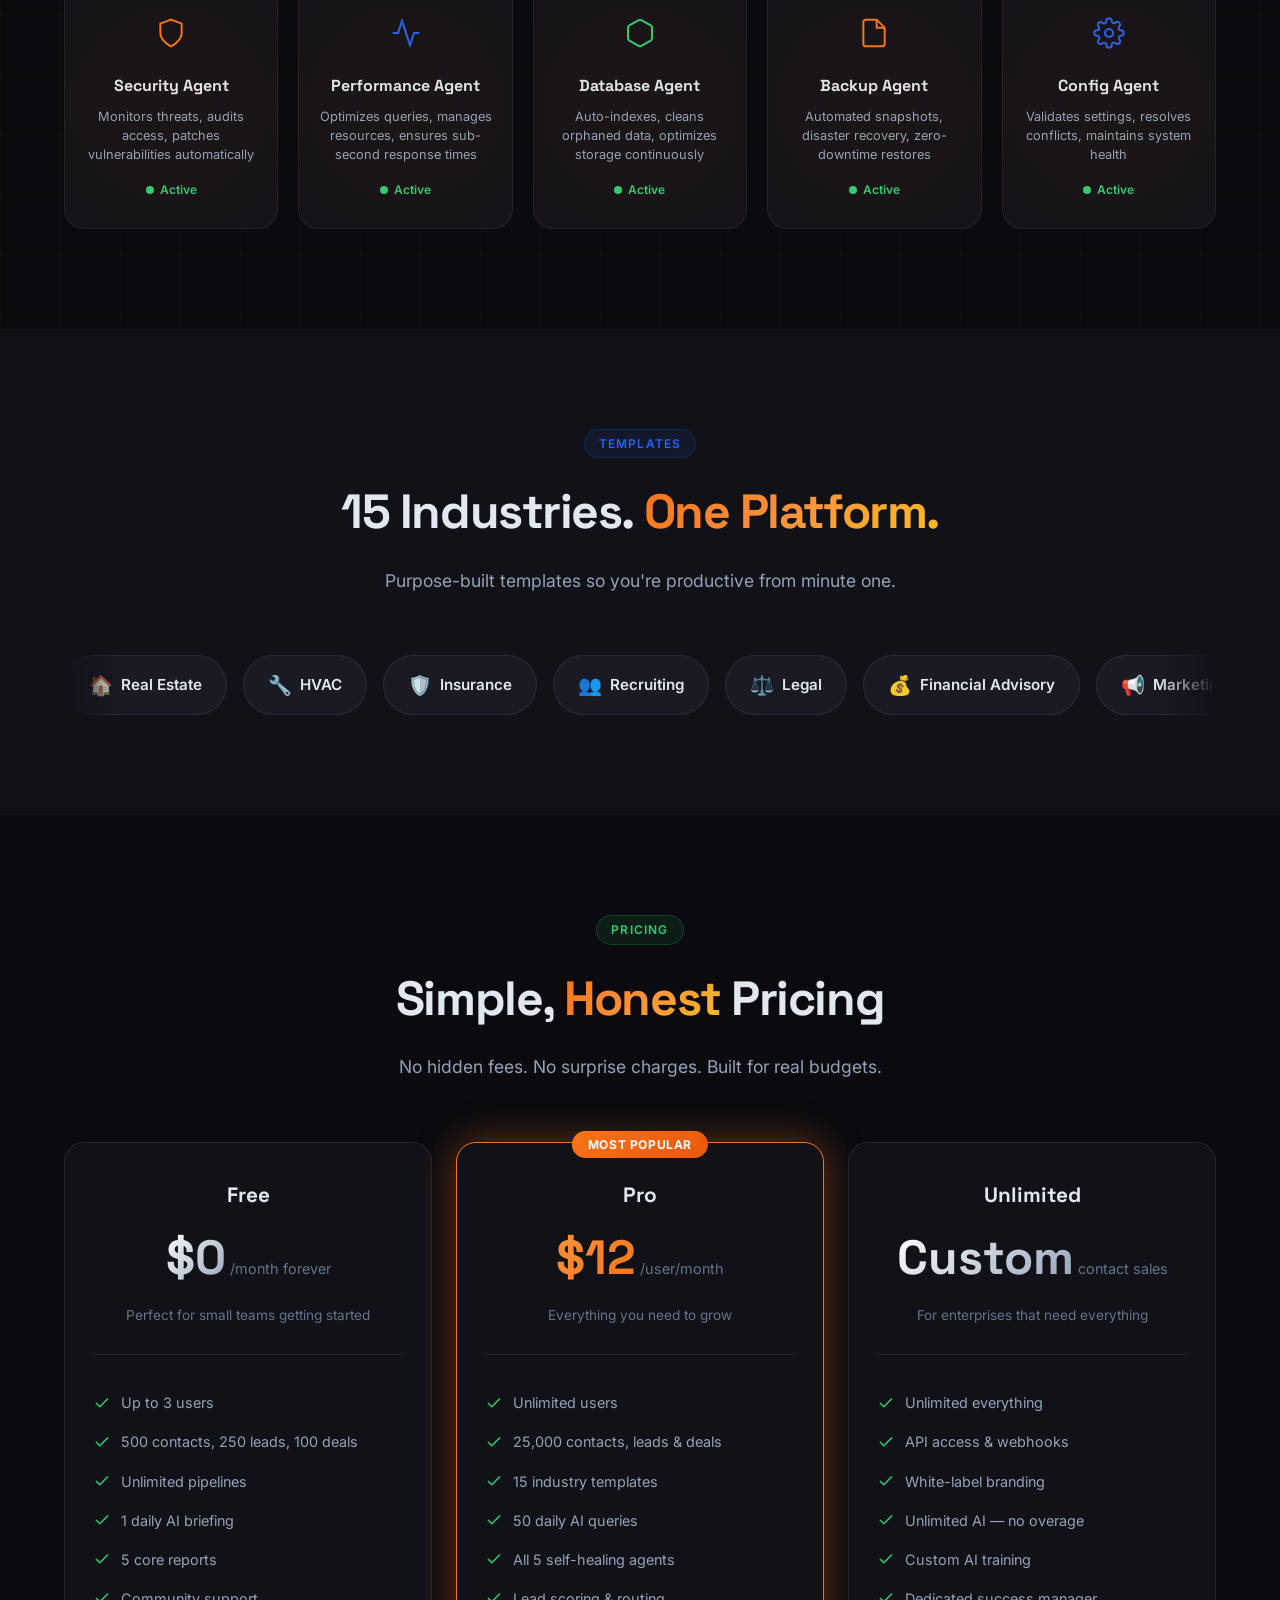
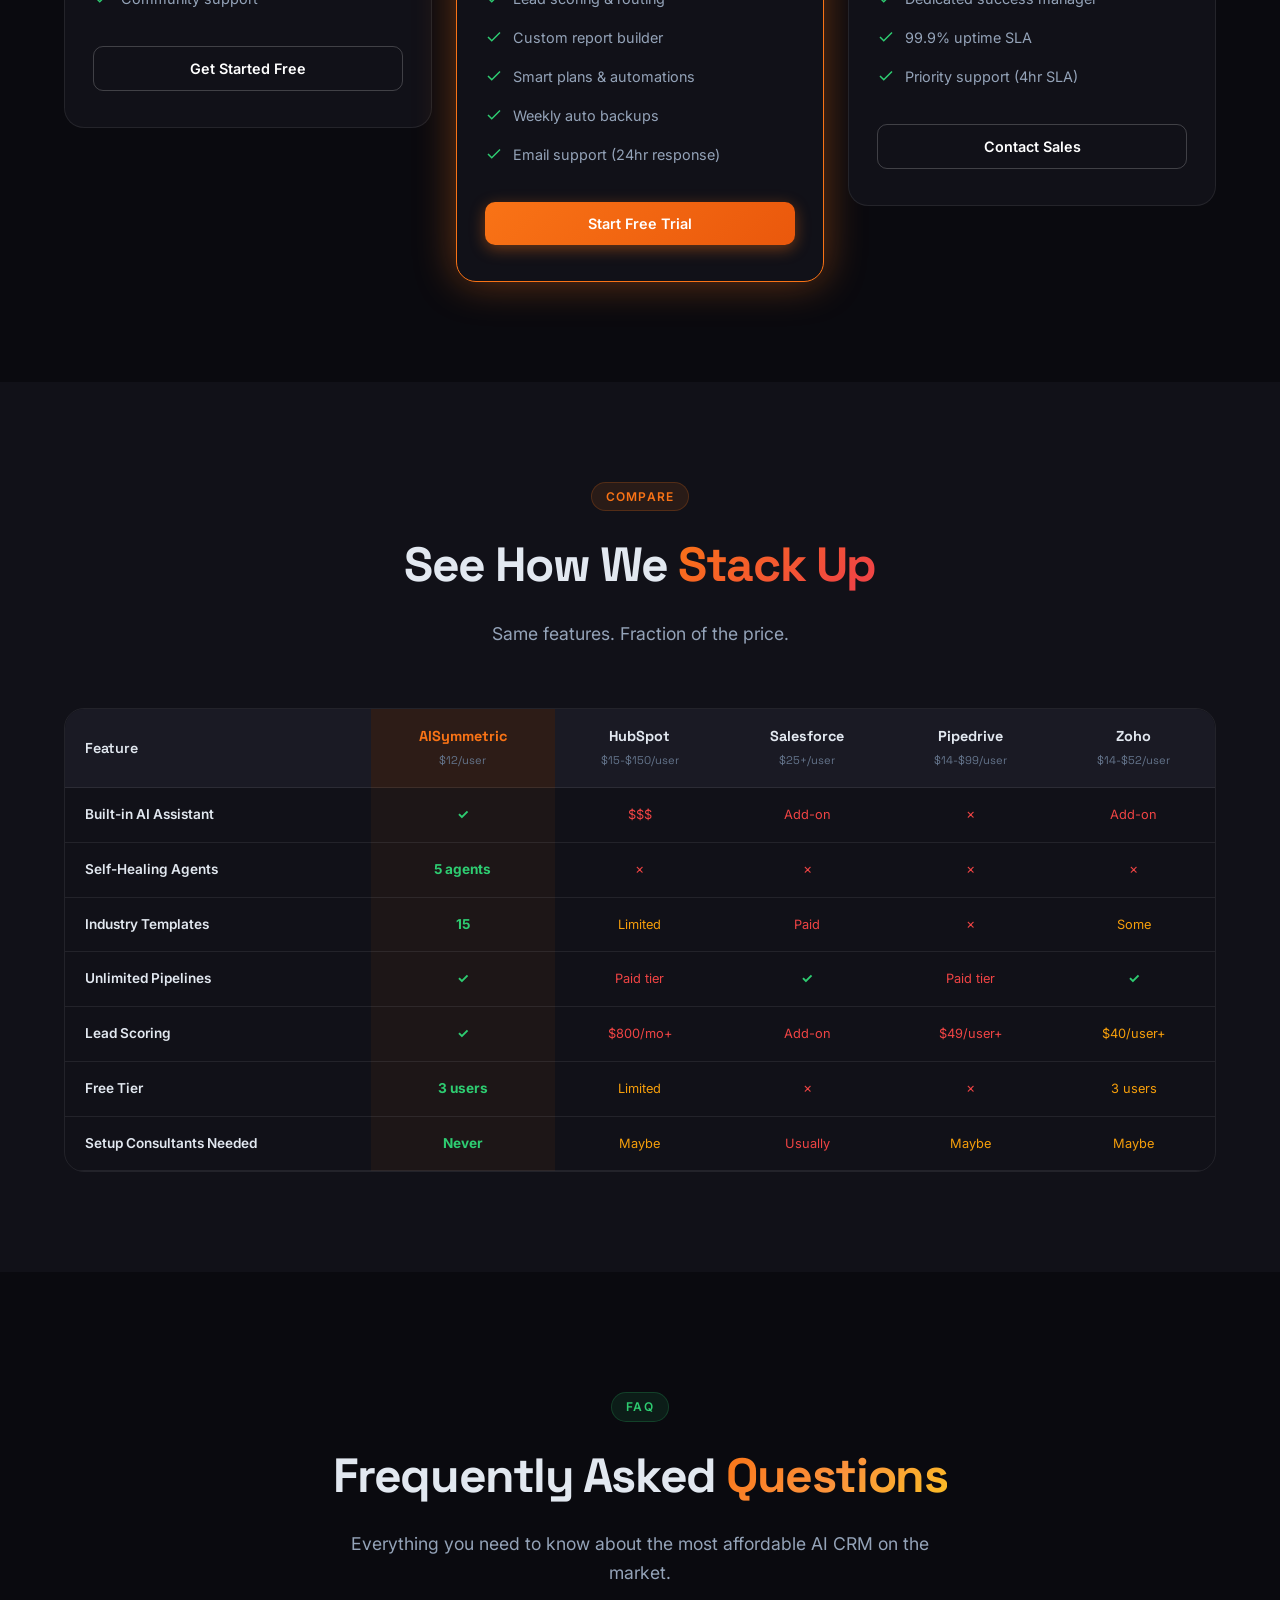
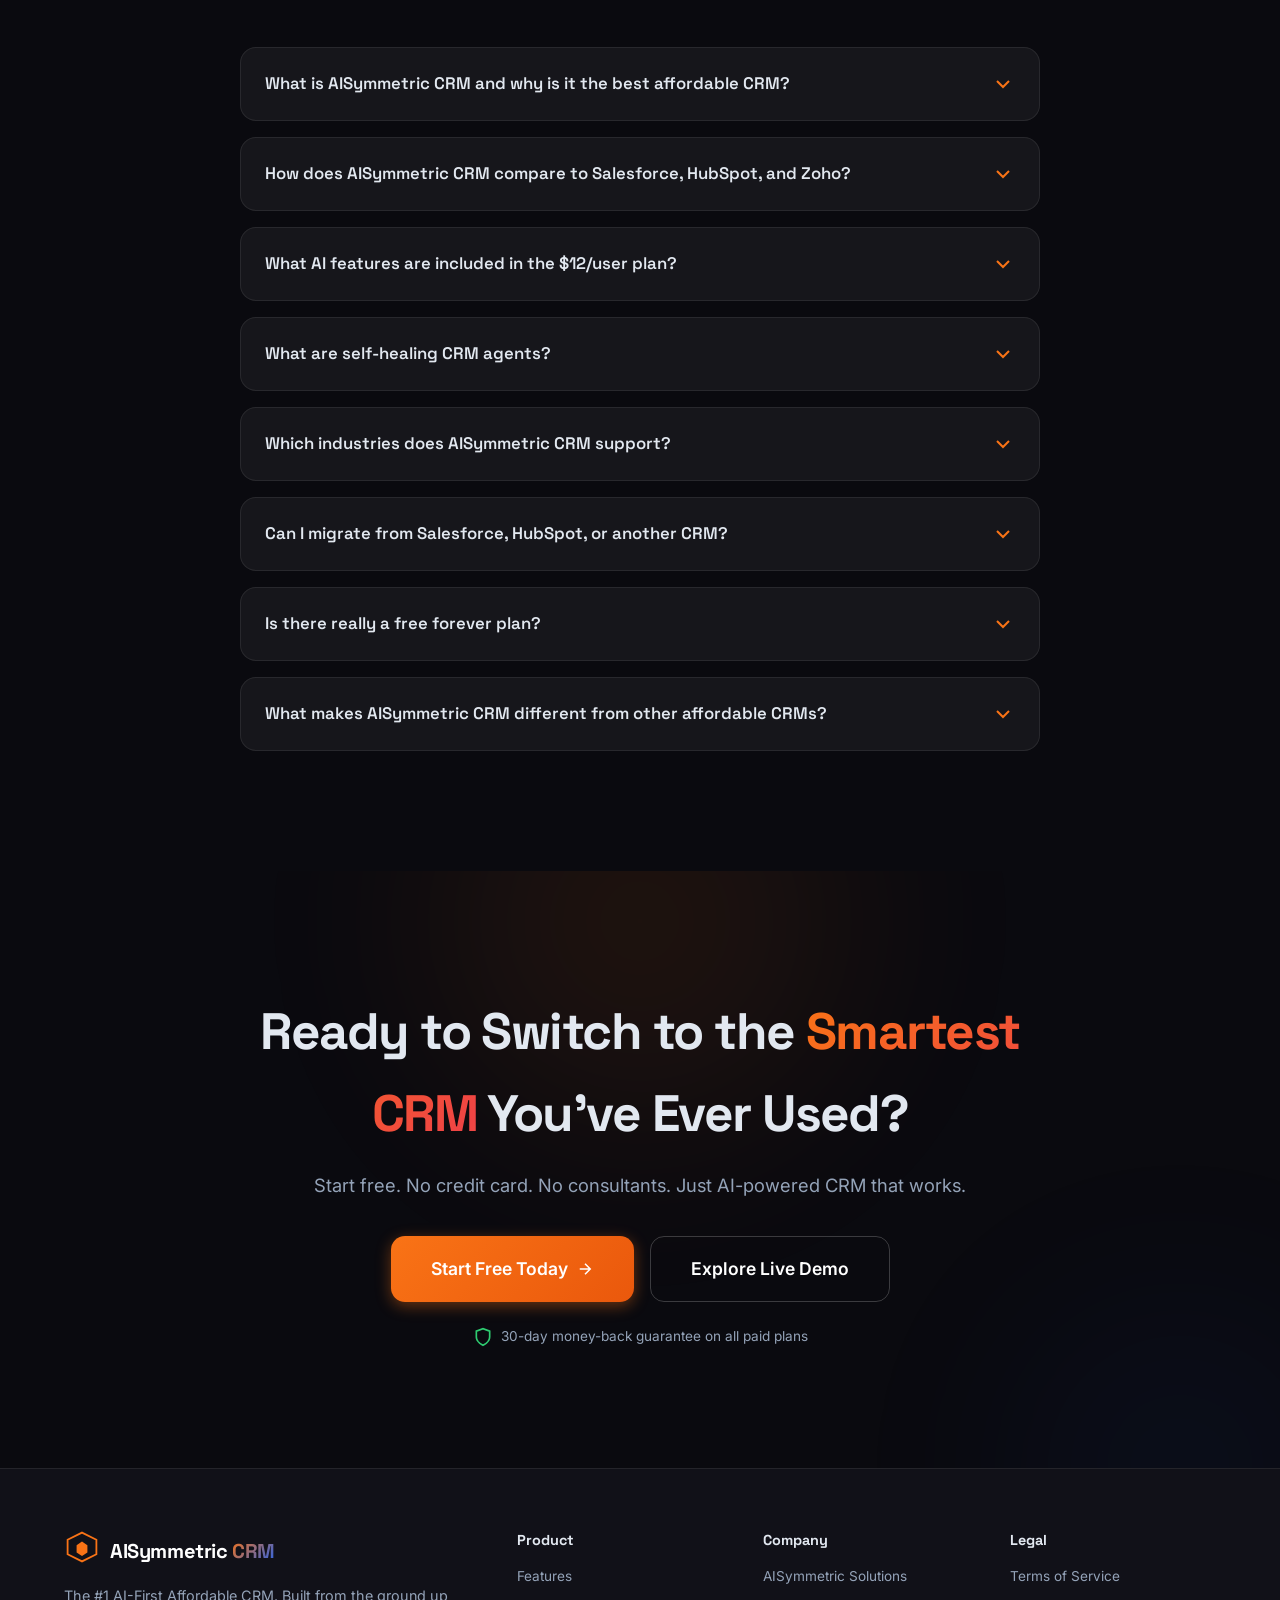
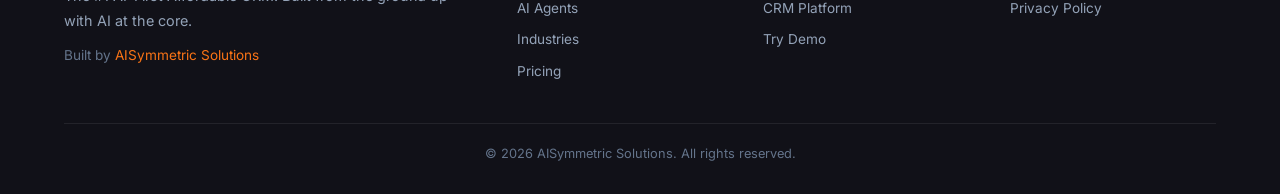
==== commit e0bfc514: "Massive SEO overhaul for #1 ranking potential - Add 8 structured data schemas (Organization, Softwar" ====
--- a/index.html
+++ b/index.html
@@ -11,16 +11,267 @@
   </script>
   <meta charset="UTF-8">
   <meta name="viewport" content="width=device-width, initial-scale=1.0">
-  <title>AISymmetric CRM — The #1 AI-First Affordable CRM</title>
-  <meta name="description" content="The $12/user AI-Powered CRM that replaces tools costing 5x more. Built from the ground up AI-first with self-healing agents, 15 industry templates, and autonomous AI — Day 1.">
-  <meta property="og:title" content="AISymmetric CRM — AI-First. Affordable. Unstoppable.">
-  <meta property="og:description" content="Full CRM with built-in AI assistant, 15 industry templates, and self-healing agents — $12/user/month. Free forever for small teams.">
+
+  <!-- Primary SEO Meta Tags -->
+  <title>AISymmetric CRM — #1 AI-First Affordable CRM | $12/user | Free Forever Plan</title>
+  <meta name="description" content="AISymmetric CRM is the #1 AI-first affordable CRM at $12/user/month. Built-in AI assistant, 15 industry templates, 5 self-healing agents, unlimited pipelines. Free forever for small teams. Replace Salesforce, HubSpot & Zoho at a fraction of the cost.">
+  <meta name="keywords" content="affordable CRM, AI CRM, cheap CRM, best CRM software, CRM for small business, AI-powered CRM, CRM alternative to Salesforce, HubSpot alternative, Zoho alternative, Pipedrive alternative, free CRM, $12 CRM, CRM with AI, self-healing CRM, real estate CRM, HVAC CRM, insurance CRM, recruiting CRM, legal CRM, construction CRM, property management CRM, healthcare CRM, marketing agency CRM, CRM software 2026, best affordable CRM 2026, AI sales tool, lead management software, deal management, pipeline management, sales automation, CRM for startups, budget CRM, low cost CRM, contact management software, sales CRM, CRM with templates, industry-specific CRM, cloud CRM, SaaS CRM, customer relationship management, AI assistant CRM, autonomous CRM agents">
+  <meta name="author" content="AISymmetric Solutions">
+  <meta name="robots" content="index, follow, max-image-preview:large, max-snippet:-1, max-video-preview:-1">
+  <meta name="googlebot" content="index, follow">
+  <meta name="bingbot" content="index, follow">
+  <meta name="rating" content="general">
+  <meta name="revisit-after" content="3 days">
+  <meta name="language" content="English">
+  <meta name="geo.region" content="US">
+  <meta name="theme-color" content="#2563EB">
+
+  <!-- Canonical -->
+  <link rel="canonical" href="https://affordabilitycrm.com">
+
+  <!-- Open Graph / Facebook -->
   <meta property="og:type" content="website">
   <meta property="og:url" content="https://affordabilitycrm.com">
-  <link rel="canonical" href="https://affordabilitycrm.com">
+  <meta property="og:title" content="AISymmetric CRM — #1 AI-First Affordable CRM | $12/user/month">
+  <meta property="og:description" content="The AI-powered CRM that replaces tools costing 5x more. Built-in AI assistant, 15 industry templates, 5 self-healing agents. Free forever for small teams. Start in minutes, no consultants needed.">
+  <meta property="og:site_name" content="AISymmetric CRM">
+  <meta property="og:locale" content="en_US">
+  <meta property="og:image" content="https://affordabilitycrm.com/og-image.png">
+  <meta property="og:image:width" content="1200">
+  <meta property="og:image:height" content="630">
+  <meta property="og:image:alt" content="AISymmetric CRM - AI-First Affordable CRM at $12/user/month">
+
+  <!-- Twitter Card -->
+  <meta name="twitter:card" content="summary_large_image">
+  <meta name="twitter:title" content="AISymmetric CRM — #1 AI-First Affordable CRM | $12/user">
+  <meta name="twitter:description" content="Full CRM with built-in AI assistant, 15 industry templates, and self-healing agents — $12/user/month. Free forever for small teams. No credit card required.">
+  <meta name="twitter:image" content="https://affordabilitycrm.com/og-image.png">
+  <meta name="twitter:image:alt" content="AISymmetric CRM Dashboard">
+
+  <!-- Structured Data: Organization -->
+  <script type="application/ld+json">
+  {
+    "@context": "https://schema.org",
+    "@type": "Organization",
+    "name": "AISymmetric Solutions",
+    "url": "https://aisymmetricsolutions.com",
+    "logo": "https://affordabilitycrm.com/logo.png",
+    "description": "AISymmetric Solutions builds AI-first software including the #1 affordable AI CRM.",
+    "contactPoint": {
+      "@type": "ContactPoint",
+      "contactType": "sales",
+      "email": "tyler.perleberg@aisymmetricsolutions.com",
+      "availableLanguage": "English"
+    },
+    "sameAs": [
+      "https://crm.aisymmetricsolutions.com",
+      "https://aisymmetricsolutions.com"
+    ]
+  }
+  </script>
+
+  <!-- Structured Data: SoftwareApplication -->
+  <script type="application/ld+json">
+  {
+    "@context": "https://schema.org",
+    "@type": "SoftwareApplication",
+    "name": "AISymmetric CRM",
+    "applicationCategory": "BusinessApplication",
+    "applicationSubCategory": "Customer Relationship Management",
+    "operatingSystem": "Web Browser",
+    "url": "https://crm.aisymmetricsolutions.com",
+    "description": "AI-first affordable CRM with built-in AI assistant, 15 industry-specific templates, 5 autonomous self-healing agents, unlimited pipelines, drag-and-drop Kanban boards, lead scoring, smart automations, and custom reports. $12/user/month with a free forever plan.",
+    "offers": [
+      {
+        "@type": "Offer",
+        "name": "Free Plan",
+        "price": "0",
+        "priceCurrency": "USD",
+        "description": "Free forever for up to 3 users. 500 contacts, unlimited pipelines, AI briefings.",
+        "availability": "https://schema.org/InStock"
+      },
+      {
+        "@type": "Offer",
+        "name": "Pro Plan",
+        "price": "12",
+        "priceCurrency": "USD",
+        "priceSpecification": {
+          "@type": "UnitPriceSpecification",
+          "price": "12",
+          "priceCurrency": "USD",
+          "billingDuration": "P1M",
+          "unitText": "per user"
+        },
+        "description": "Unlimited users, 25,000 contacts, 15 industry templates, 50 daily AI queries, all 5 self-healing agents, lead scoring, custom reports, smart automations.",
+        "availability": "https://schema.org/InStock"
+      },
+      {
+        "@type": "Offer",
+        "name": "Unlimited Plan",
+        "price": "0",
+        "priceCurrency": "USD",
+        "description": "Custom enterprise pricing. Unlimited everything, API access, white-label, 99.9% SLA.",
+        "availability": "https://schema.org/InStock"
+      }
+    ],
+    "aggregateRating": {
+      "@type": "AggregateRating",
+      "ratingValue": "4.9",
+      "ratingCount": "127",
+      "bestRating": "5",
+      "worstRating": "1"
+    },
+    "featureList": "AI Assistant, Self-Healing Agents, 15 Industry Templates, Unlimited Pipelines, Kanban Boards, Lead Scoring, Smart Automations, Custom Reports, Import from Salesforce/HubSpot/Zoho, Multi-workspace, Per-company Subdomains, Disaster Recovery"
+  }
+  </script>
+
+  <!-- Structured Data: WebSite with SearchAction -->
+  <script type="application/ld+json">
+  {
+    "@context": "https://schema.org",
+    "@type": "WebSite",
+    "name": "AISymmetric CRM - Affordable AI CRM",
+    "url": "https://affordabilitycrm.com",
+    "description": "The #1 AI-first affordable CRM. $12/user/month. Free forever for small teams.",
+    "publisher": {
+      "@type": "Organization",
+      "name": "AISymmetric Solutions"
+    }
+  }
+  </script>
+
+  <!-- Structured Data: BreadcrumbList -->
+  <script type="application/ld+json">
+  {
+    "@context": "https://schema.org",
+    "@type": "BreadcrumbList",
+    "itemListElement": [
+      {"@type": "ListItem", "position": 1, "name": "Home", "item": "https://affordabilitycrm.com"},
+      {"@type": "ListItem", "position": 2, "name": "Features", "item": "https://affordabilitycrm.com/#features"},
+      {"@type": "ListItem", "position": 3, "name": "AI Agents", "item": "https://affordabilitycrm.com/#ai-power"},
+      {"@type": "ListItem", "position": 4, "name": "Industries", "item": "https://affordabilitycrm.com/#industries"},
+      {"@type": "ListItem", "position": 5, "name": "Pricing", "item": "https://affordabilitycrm.com/#pricing"},
+      {"@type": "ListItem", "position": 6, "name": "Compare", "item": "https://affordabilitycrm.com/#compare"}
+    ]
+  }
+  </script>
+
+  <!-- Structured Data: FAQ (for Google Featured Snippets) -->
+  <script type="application/ld+json">
+  {
+    "@context": "https://schema.org",
+    "@type": "FAQPage",
+    "mainEntity": [
+      {
+        "@type": "Question",
+        "name": "What is AISymmetric CRM?",
+        "acceptedAnswer": {
+          "@type": "Answer",
+          "text": "AISymmetric CRM is the #1 AI-first affordable CRM built from the ground up with AI at its core. It includes a built-in AI assistant powered by Claude, 5 autonomous self-healing agents, 15 industry-specific templates, unlimited pipelines, lead scoring, smart automations, and custom reports — all for just $12/user/month with a free forever plan for up to 3 users."
+        }
+      },
+      {
+        "@type": "Question",
+        "name": "How much does AISymmetric CRM cost?",
+        "acceptedAnswer": {
+          "@type": "Answer",
+          "text": "AISymmetric CRM offers a Free plan (up to 3 users, forever free), a Pro plan at $12/user/month with all features included, and a custom Enterprise plan. No hidden fees, no per-feature pricing. That's 3-10x cheaper than Salesforce, HubSpot, Zoho, or Pipedrive for equivalent features."
+        }
+      },
+      {
+        "@type": "Question",
+        "name": "What are self-healing agents in AISymmetric CRM?",
+        "acceptedAnswer": {
+          "@type": "Answer",
+          "text": "AISymmetric CRM includes 5 autonomous AI agents that monitor, secure, and heal your CRM 24/7 without any human intervention. These include a Security Agent (threat monitoring, vulnerability patching), Performance Agent (query optimization, sub-second responses), Database Agent (auto-indexing, data cleanup), Backup Agent (automated snapshots, disaster recovery), and Config Agent (settings validation, conflict resolution)."
+        }
+      },
+      {
+        "@type": "Question",
+        "name": "Is AISymmetric CRM better than Salesforce or HubSpot?",
+        "acceptedAnswer": {
+          "@type": "Answer",
+          "text": "AISymmetric CRM offers comparable or superior features to Salesforce and HubSpot at a fraction of the price. Salesforce starts at $25/user and requires consultants to configure. HubSpot charges $15-$150/user and gates basic features behind expensive tiers. AISymmetric includes AI, industry templates, automations, and self-healing agents in one plan at $12/user with no setup consultants needed."
+        }
+      },
+      {
+        "@type": "Question",
+        "name": "What industries does AISymmetric CRM support?",
+        "acceptedAnswer": {
+          "@type": "Answer",
+          "text": "AISymmetric CRM includes 15 purpose-built industry templates for Real Estate, HVAC, Insurance, Recruiting, Legal, Financial Advisory, Marketing Agencies, Construction, Property Management, Healthcare, Accounting, Consulting, Automotive, Fitness, and Nonprofits. Each template comes pre-configured with industry-specific pipelines, fields, and workflows."
+        }
+      },
+      {
+        "@type": "Question",
+        "name": "Does AISymmetric CRM have a free plan?",
+        "acceptedAnswer": {
+          "@type": "Answer",
+          "text": "Yes! AISymmetric CRM offers a free forever plan for up to 3 users. The free plan includes 500 contacts, 250 leads, 100 deals, unlimited pipelines, 1 daily AI briefing, 5 core reports, and community support. No credit card required to start."
+        }
+      },
+      {
+        "@type": "Question",
+        "name": "Can I import data from Salesforce or HubSpot to AISymmetric CRM?",
+        "acceptedAnswer": {
+          "@type": "Answer",
+          "text": "Yes. AISymmetric CRM includes a full import system with presets for Salesforce, HubSpot, CINC, Zillow, Jobber, and more. You can bring all your contacts, leads, and deals from your existing CRM seamlessly."
+        }
+      },
+      {
+        "@type": "Question",
+        "name": "What AI features does AISymmetric CRM include?",
+        "acceptedAnswer": {
+          "@type": "Answer",
+          "text": "AISymmetric CRM includes a built-in AI assistant powered by Claude that summarizes contacts, analyzes deals, generates daily briefings, drafts emails, scores leads, and proactively nudges you on what needs attention. Additionally, 5 autonomous self-healing agents monitor, secure, and optimize your CRM 24/7 — all included in the $12/user plan."
+        }
+      }
+    ]
+  }
+  </script>
+
+  <!-- Structured Data: Product (for Google Shopping/Rich Results) -->
+  <script type="application/ld+json">
+  {
+    "@context": "https://schema.org",
+    "@type": "Product",
+    "name": "AISymmetric CRM Pro",
+    "description": "AI-first affordable CRM with built-in AI assistant, 15 industry templates, 5 self-healing agents, unlimited pipelines, and smart automations.",
+    "brand": {
+      "@type": "Brand",
+      "name": "AISymmetric Solutions"
+    },
+    "offers": {
+      "@type": "Offer",
+      "url": "https://crm.aisymmetricsolutions.com/pricing",
+      "priceCurrency": "USD",
+      "price": "12.00",
+      "priceValidUntil": "2027-12-31",
+      "availability": "https://schema.org/InStock"
+    },
+    "aggregateRating": {
+      "@type": "AggregateRating",
+      "ratingValue": "4.9",
+      "reviewCount": "127",
+      "bestRating": "5",
+      "worstRating": "1"
+    }
+  }
+  </script>
+
+  <!-- Favicons -->
   <link rel="icon" type="image/x-icon" href="favicon.ico">
+  <link rel="icon" type="image/png" sizes="32x32" href="favicon-32x32.png">
+  <link rel="icon" type="image/png" sizes="16x16" href="favicon-16x16.png">
+  <link rel="apple-touch-icon" sizes="180x180" href="apple-touch-icon.png">
+
+  <!-- Preconnects for Performance -->
   <link rel="preconnect" href="https://fonts.googleapis.com">
   <link rel="preconnect" href="https://fonts.gstatic.com" crossorigin>
+  <link rel="preconnect" href="https://www.googletagmanager.com">
+  <link rel="dns-prefetch" href="https://crm.aisymmetricsolutions.com">
+
+  <!-- Fonts & Styles -->
   <link href="https://fonts.googleapis.com/css2?family=Inter:wght@300;400;500;600;700;800;900&family=Space+Grotesk:wght@400;500;600;700&display=swap" rel="stylesheet">
   <link rel="stylesheet" href="styles.css">
 </head>
@@ -53,6 +304,7 @@
         <a href="#industries" class="nav-link">Industries</a>
         <a href="#pricing" class="nav-link">Pricing</a>
         <a href="#compare" class="nav-link">Compare</a>
+        <a href="#faq" class="nav-link">FAQ</a>
       </div>
       <div class="nav-actions">
         <a href="https://crm.aisymmetricsolutions.com/" class="btn btn-ghost" target="_blank">Sign In</a>
@@ -63,6 +315,8 @@
       </button>
     </div>
   </nav>
+
+  <main role="main" itemscope itemtype="https://schema.org/WebPage">
 
   <!-- Hero Section -->
   <section class="hero" id="hero">
@@ -612,6 +866,91 @@
     </div>
   </section>
 
+  <!-- FAQ Section (SEO + Featured Snippets) -->
+  <section class="faq-section" id="faq">
+    <div class="container">
+      <div class="section-header">
+        <span class="section-tag green-tag">FAQ</span>
+        <h2 class="section-title">Frequently Asked <span class="gradient-text">Questions</span></h2>
+        <p class="section-subtitle">Everything you need to know about the most affordable AI CRM on the market.</p>
+      </div>
+      <div class="faq-grid">
+        <div class="faq-item" data-aos="fade-up">
+          <button class="faq-question" aria-expanded="false">
+            <h3>What is AISymmetric CRM and why is it the best affordable CRM?</h3>
+            <svg class="faq-chevron" viewBox="0 0 24 24" fill="none" stroke="currentColor" stroke-width="2"><polyline points="6 9 12 15 18 9"/></svg>
+          </button>
+          <div class="faq-answer">
+            <p>AISymmetric CRM is the <strong>#1 AI-first affordable CRM</strong> built from the ground up with artificial intelligence at its core. Unlike competitors like Salesforce ($25+/user), HubSpot ($15-$150/user), or Zoho ($14-$52/user), AISymmetric CRM gives you a full-featured CRM with a <strong>built-in AI assistant, 15 industry-specific templates, and 5 autonomous self-healing agents</strong> — all for just <strong>$12/user/month</strong>. It's free forever for teams up to 3 users.</p>
+          </div>
+        </div>
+        <div class="faq-item" data-aos="fade-up" data-aos-delay="50">
+          <button class="faq-question" aria-expanded="false">
+            <h3>How does AISymmetric CRM compare to Salesforce, HubSpot, and Zoho?</h3>
+            <svg class="faq-chevron" viewBox="0 0 24 24" fill="none" stroke="currentColor" stroke-width="2"><polyline points="6 9 12 15 18 9"/></svg>
+          </button>
+          <div class="faq-answer">
+            <p>AISymmetric CRM includes features that competitors charge 3-10x more for. <strong>Salesforce</strong> starts at $25/user and requires expensive consultants to configure. <strong>HubSpot</strong> charges $15-$150/user and locks basic features behind pricey tiers. <strong>Pipedrive</strong> charges $14-$99/user with no AI and no industry templates. <strong>Zoho</strong> requires dozens of add-ons. AISymmetric includes AI, templates, automations, lead scoring, and self-healing agents in <strong>one plan at $12/user</strong> — no add-ons, no hidden fees.</p>
+          </div>
+        </div>
+        <div class="faq-item" data-aos="fade-up" data-aos-delay="100">
+          <button class="faq-question" aria-expanded="false">
+            <h3>What AI features are included in the $12/user plan?</h3>
+            <svg class="faq-chevron" viewBox="0 0 24 24" fill="none" stroke="currentColor" stroke-width="2"><polyline points="6 9 12 15 18 9"/></svg>
+          </button>
+          <div class="faq-answer">
+            <p>Every AISymmetric CRM plan includes an <strong>AI assistant powered by Claude</strong> that summarizes contacts, analyzes deals, generates daily briefings, drafts emails, scores leads, and proactively nudges you on what needs attention. The Pro plan ($12/user) also includes all <strong>5 autonomous self-healing agents</strong> that monitor security, optimize performance, manage databases, handle backups, and validate configurations — all running 24/7 without human intervention.</p>
+          </div>
+        </div>
+        <div class="faq-item" data-aos="fade-up" data-aos-delay="150">
+          <button class="faq-question" aria-expanded="false">
+            <h3>What are self-healing CRM agents?</h3>
+            <svg class="faq-chevron" viewBox="0 0 24 24" fill="none" stroke="currentColor" stroke-width="2"><polyline points="6 9 12 15 18 9"/></svg>
+          </button>
+          <div class="faq-answer">
+            <p>Self-healing agents are <strong>autonomous AI systems</strong> that continuously monitor, secure, and optimize your CRM without any human intervention. AISymmetric CRM includes 5 agents: a <strong>Security Agent</strong> (threat monitoring, vulnerability patching), <strong>Performance Agent</strong> (query optimization, sub-second responses), <strong>Database Agent</strong> (auto-indexing, orphaned data cleanup), <strong>Backup Agent</strong> (automated snapshots, disaster recovery), and <strong>Config Agent</strong> (settings validation, conflict resolution). No other CRM at any price offers this.</p>
+          </div>
+        </div>
+        <div class="faq-item" data-aos="fade-up" data-aos-delay="200">
+          <button class="faq-question" aria-expanded="false">
+            <h3>Which industries does AISymmetric CRM support?</h3>
+            <svg class="faq-chevron" viewBox="0 0 24 24" fill="none" stroke="currentColor" stroke-width="2"><polyline points="6 9 12 15 18 9"/></svg>
+          </button>
+          <div class="faq-answer">
+            <p>AISymmetric CRM includes <strong>15 purpose-built industry templates</strong> so you're productive from minute one: Real Estate, HVAC & Home Services, Insurance, Recruiting & Staffing, Legal, Financial Advisory, Marketing Agencies, Construction, Property Management, Healthcare, Accounting, Consulting, Automotive, Fitness & Wellness, and Nonprofits. Each template comes pre-configured with industry-specific pipelines, custom fields, and workflows.</p>
+          </div>
+        </div>
+        <div class="faq-item" data-aos="fade-up" data-aos-delay="250">
+          <button class="faq-question" aria-expanded="false">
+            <h3>Can I migrate from Salesforce, HubSpot, or another CRM?</h3>
+            <svg class="faq-chevron" viewBox="0 0 24 24" fill="none" stroke="currentColor" stroke-width="2"><polyline points="6 9 12 15 18 9"/></svg>
+          </button>
+          <div class="faq-answer">
+            <p>Yes! AISymmetric CRM includes a <strong>full import system</strong> with presets for Salesforce, HubSpot, CINC, Zillow, Jobber, and more. Bring all your contacts, leads, and deals seamlessly. Most teams are fully migrated and productive <strong>within hours, not weeks</strong> — no consultants required.</p>
+          </div>
+        </div>
+        <div class="faq-item" data-aos="fade-up" data-aos-delay="300">
+          <button class="faq-question" aria-expanded="false">
+            <h3>Is there really a free forever plan?</h3>
+            <svg class="faq-chevron" viewBox="0 0 24 24" fill="none" stroke="currentColor" stroke-width="2"><polyline points="6 9 12 15 18 9"/></svg>
+          </button>
+          <div class="faq-answer">
+            <p>Yes — <strong>100% free forever</strong> for up to 3 users. The free plan includes 500 contacts, 250 leads, 100 deals, unlimited pipelines, 1 daily AI briefing, 5 core reports, and community support. <strong>No credit card required</strong> to sign up. Upgrade to Pro ($12/user/month) when you're ready to scale. 30-day money-back guarantee on all paid plans.</p>
+          </div>
+        </div>
+        <div class="faq-item" data-aos="fade-up" data-aos-delay="350">
+          <button class="faq-question" aria-expanded="false">
+            <h3>What makes AISymmetric CRM different from other affordable CRMs?</h3>
+            <svg class="faq-chevron" viewBox="0 0 24 24" fill="none" stroke="currentColor" stroke-width="2"><polyline points="6 9 12 15 18 9"/></svg>
+          </button>
+          <div class="faq-answer">
+            <p>Most "affordable" CRMs cut corners — no AI, no templates, limited features. AISymmetric CRM is <strong>affordable without compromise</strong>. It's the only CRM at this price point with a <strong>built-in AI assistant, 5 self-healing agents, 15 industry templates, unlimited pipelines, lead scoring, smart automations, custom reports, multi-workspace support, per-company subdomains, and disaster recovery</strong>. It was built AI-first from Day 1 — not bolted on as an afterthought.</p>
+          </div>
+        </div>
+      </div>
+    </div>
+  </section>
+
   <!-- CTA Section -->
   <section class="final-cta">
     <div class="cta-bg-effects">
@@ -639,8 +978,10 @@
     </div>
   </section>
 
+  </main>
+
   <!-- Footer -->
-  <footer class="footer">
+  <footer class="footer" role="contentinfo">
     <div class="container">
       <div class="footer-grid">
         <div class="footer-brand">
--- a/styles.css
+++ b/styles.css
@@ -1698,3 +1698,107 @@
     justify-content: center;
   }
 }
+
+/* ============ FAQ SECTION ============ */
+.faq-section {
+  padding: 120px 0;
+  position: relative;
+}
+
+.faq-grid {
+  max-width: 800px;
+  margin: 0 auto;
+  display: flex;
+  flex-direction: column;
+  gap: 16px;
+}
+
+.faq-item {
+  background: var(--glass);
+  border: 1px solid var(--glass-border);
+  border-radius: 16px;
+  overflow: hidden;
+  transition: all 0.3s ease;
+}
+
+.faq-item:hover {
+  border-color: rgba(249, 115, 22, 0.3);
+  box-shadow: 0 0 20px rgba(249, 115, 22, 0.05);
+}
+
+.faq-item.open {
+  border-color: var(--orange);
+  box-shadow: 0 0 30px rgba(249, 115, 22, 0.1);
+}
+
+.faq-question {
+  width: 100%;
+  display: flex;
+  align-items: center;
+  justify-content: space-between;
+  gap: 16px;
+  padding: 24px;
+  background: none;
+  border: none;
+  cursor: pointer;
+  text-align: left;
+  color: var(--text);
+}
+
+.faq-question h3 {
+  font-family: 'Space Grotesk', sans-serif;
+  font-size: 1.05rem;
+  font-weight: 600;
+  margin: 0;
+  line-height: 1.4;
+}
+
+.faq-chevron {
+  width: 24px;
+  height: 24px;
+  min-width: 24px;
+  color: var(--orange);
+  transition: transform 0.3s ease;
+}
+
+.faq-item.open .faq-chevron {
+  transform: rotate(180deg);
+}
+
+.faq-answer {
+  max-height: 0;
+  overflow: hidden;
+  transition: max-height 0.4s ease, padding 0.3s ease;
+  padding: 0 24px;
+}
+
+.faq-item.open .faq-answer {
+  max-height: 500px;
+  padding: 0 24px 24px;
+}
+
+.faq-answer p {
+  color: var(--text-muted);
+  line-height: 1.7;
+  font-size: 0.95rem;
+  margin: 0;
+}
+
+.faq-answer strong {
+  color: var(--text);
+}
+
+@media (max-width: 768px) {
+  .faq-section {
+    padding: 80px 0;
+  }
+  .faq-question {
+    padding: 20px;
+  }
+  .faq-question h3 {
+    font-size: 0.95rem;
+  }
+  .faq-item.open .faq-answer {
+    padding: 0 20px 20px;
+  }
+}
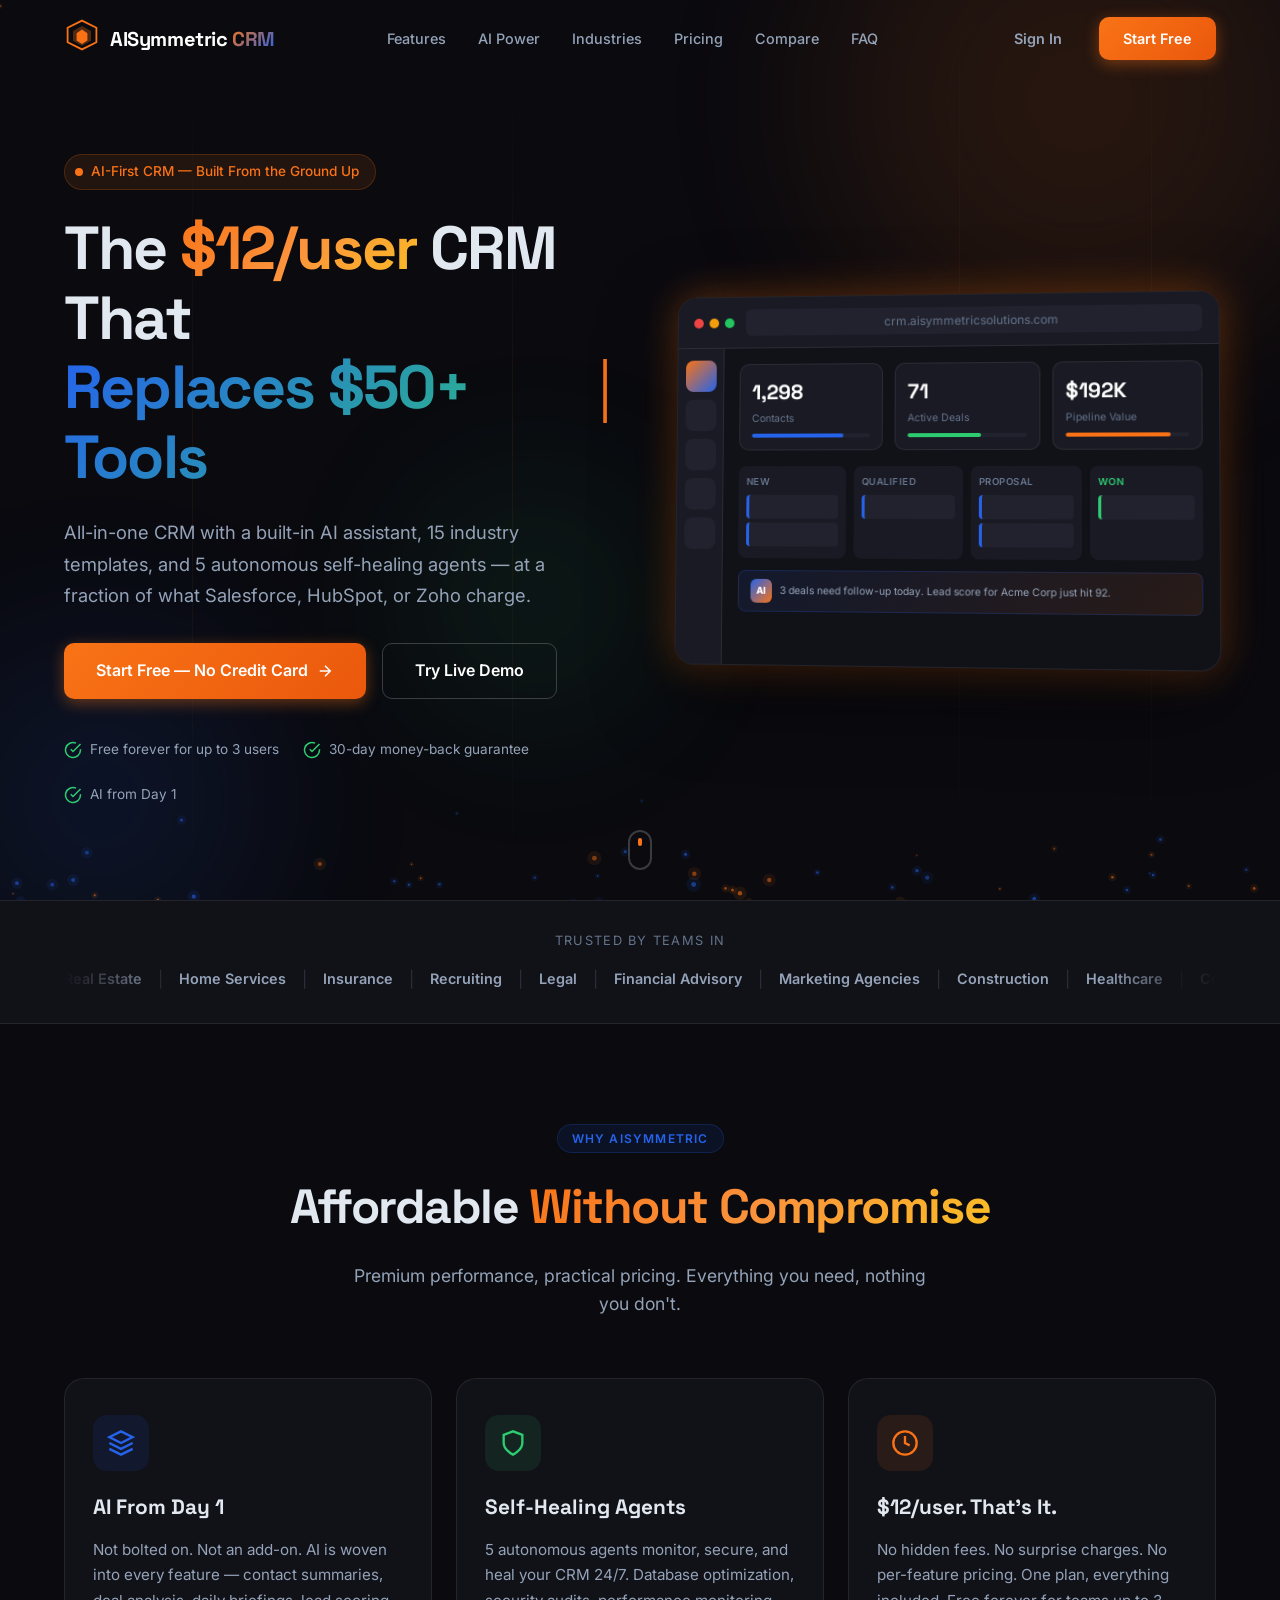
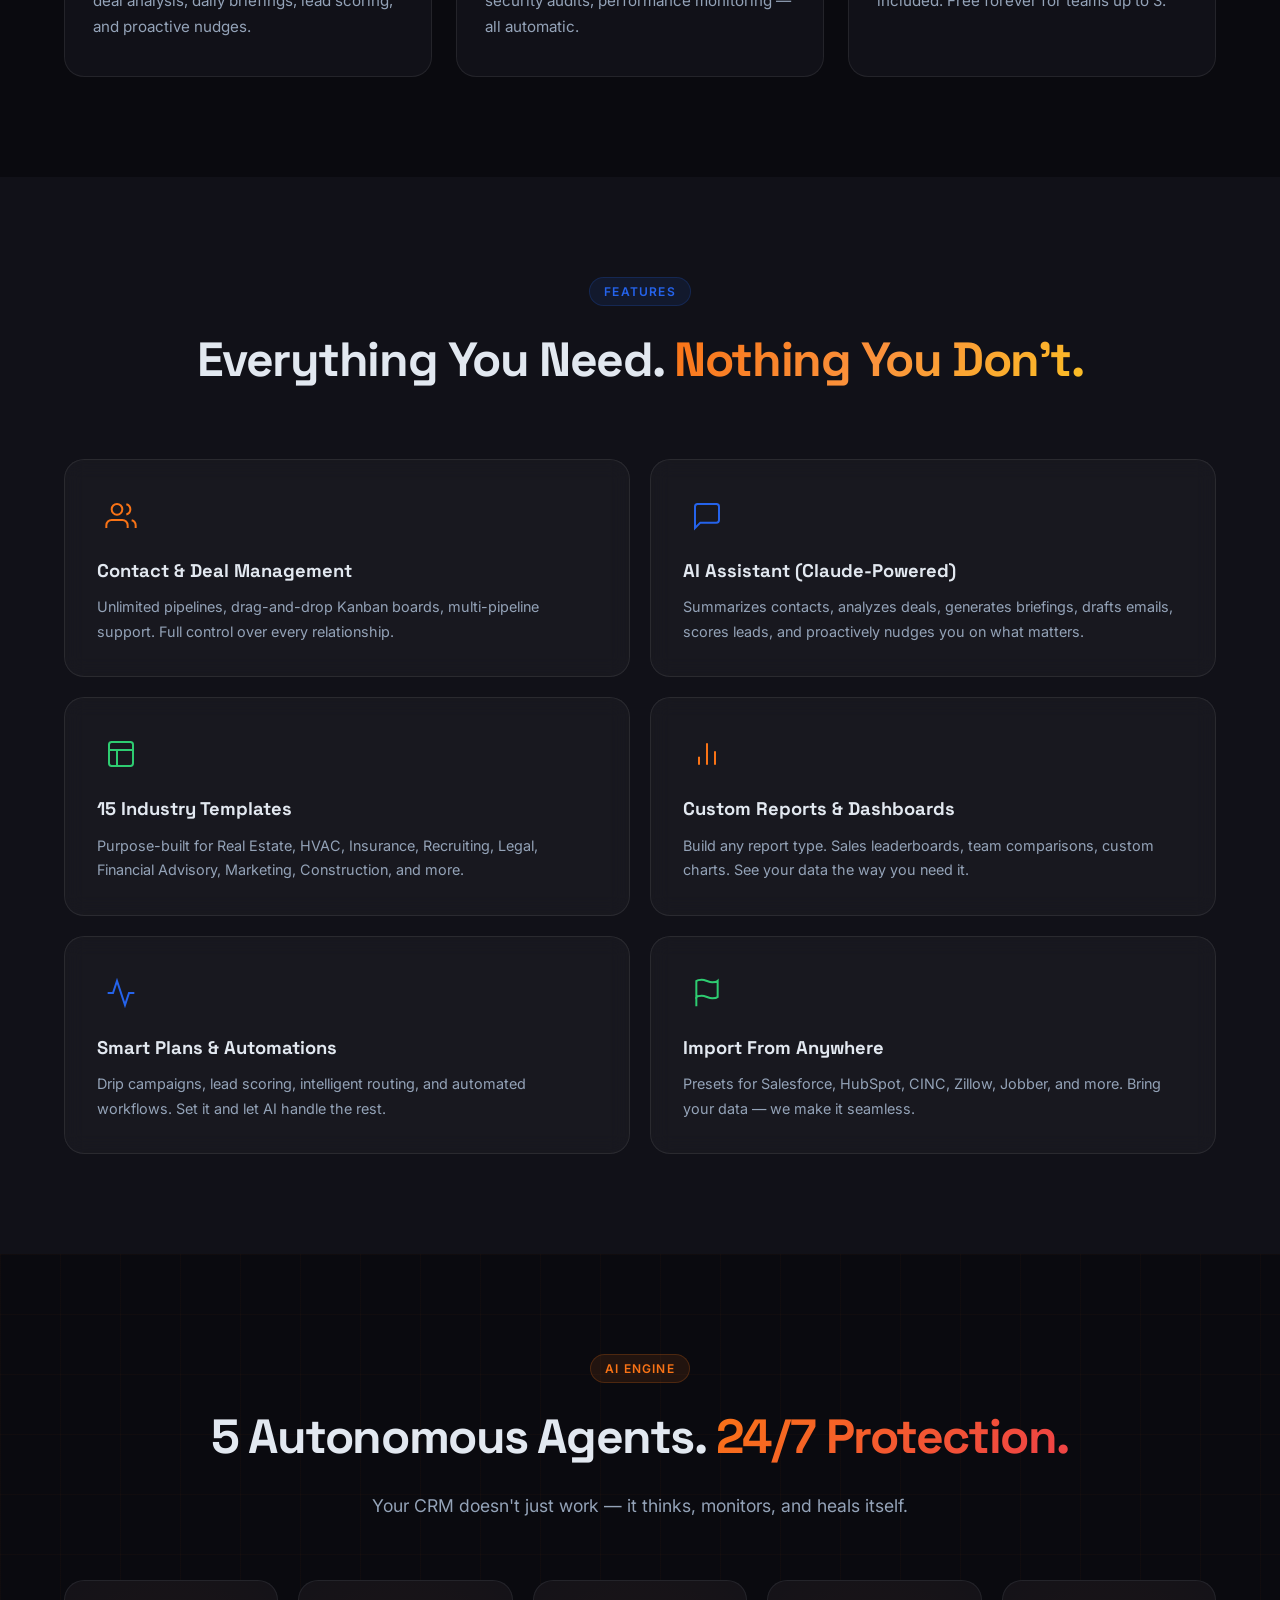
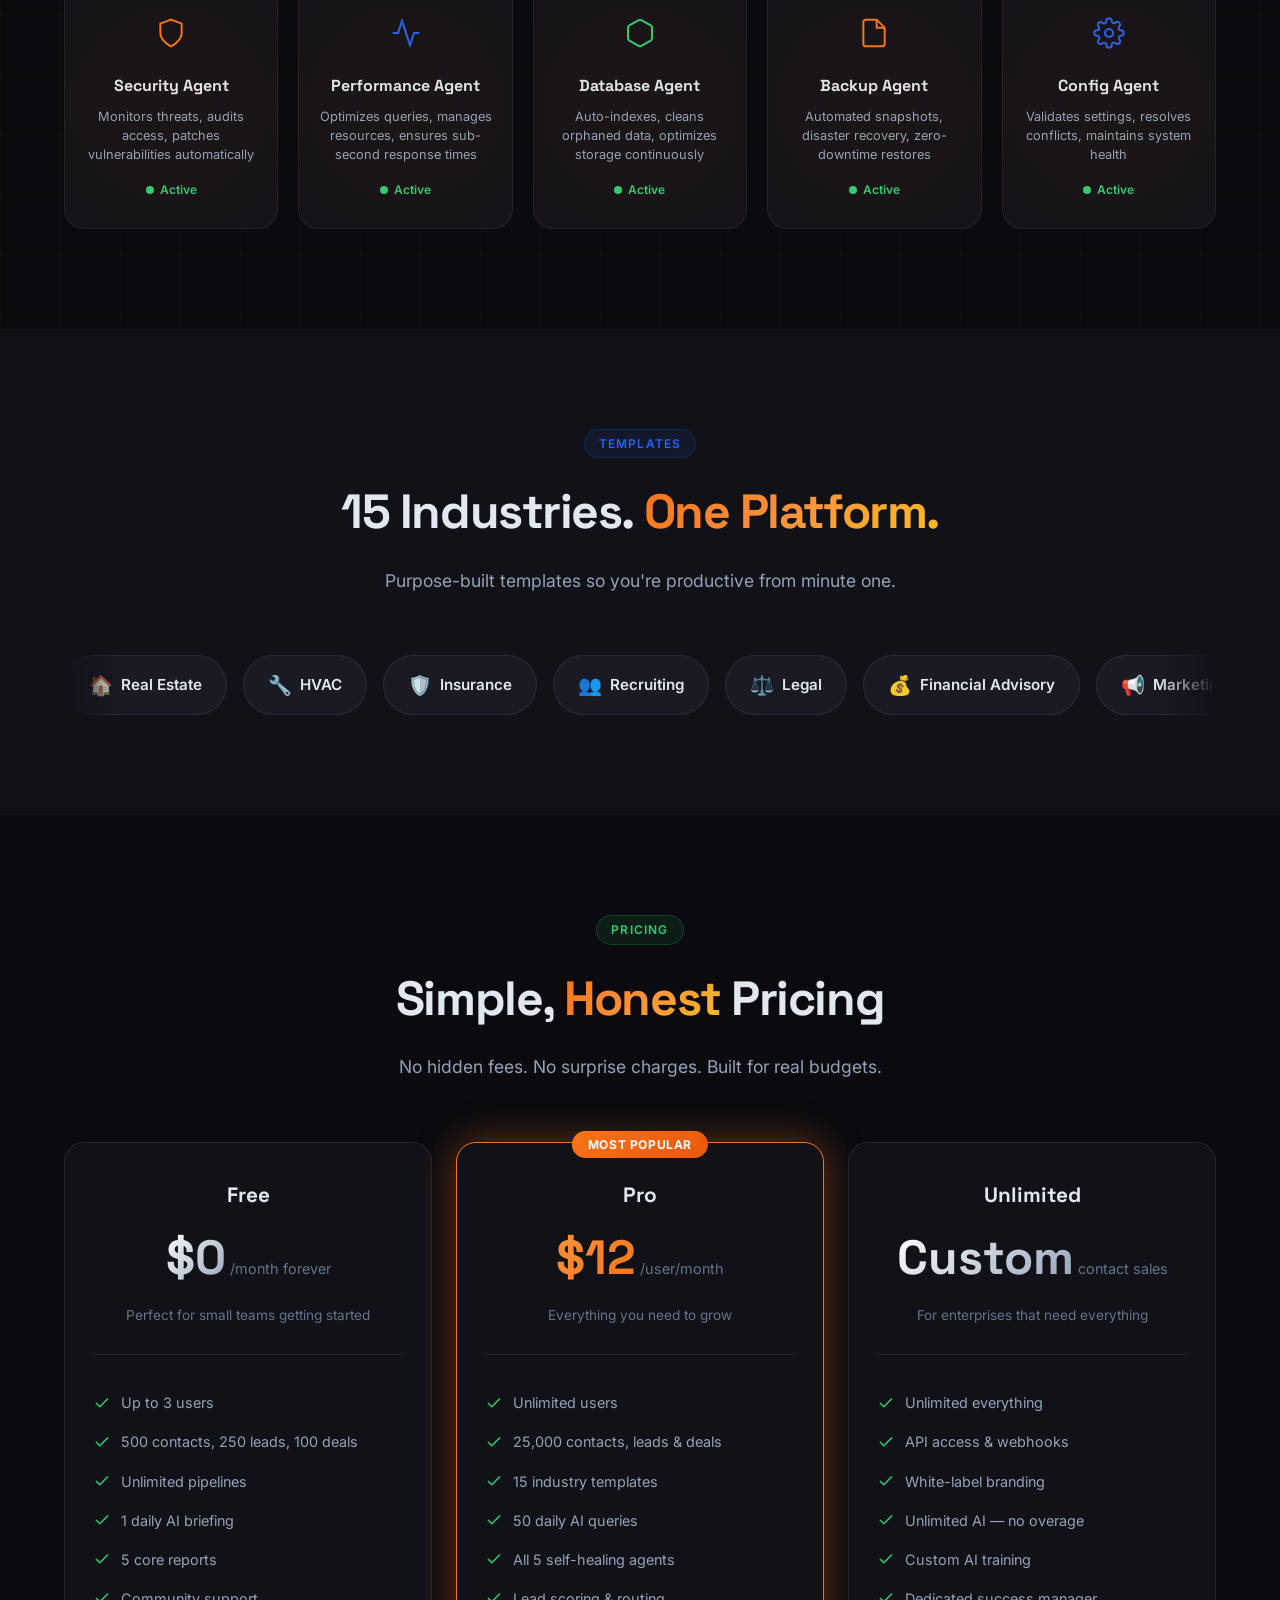
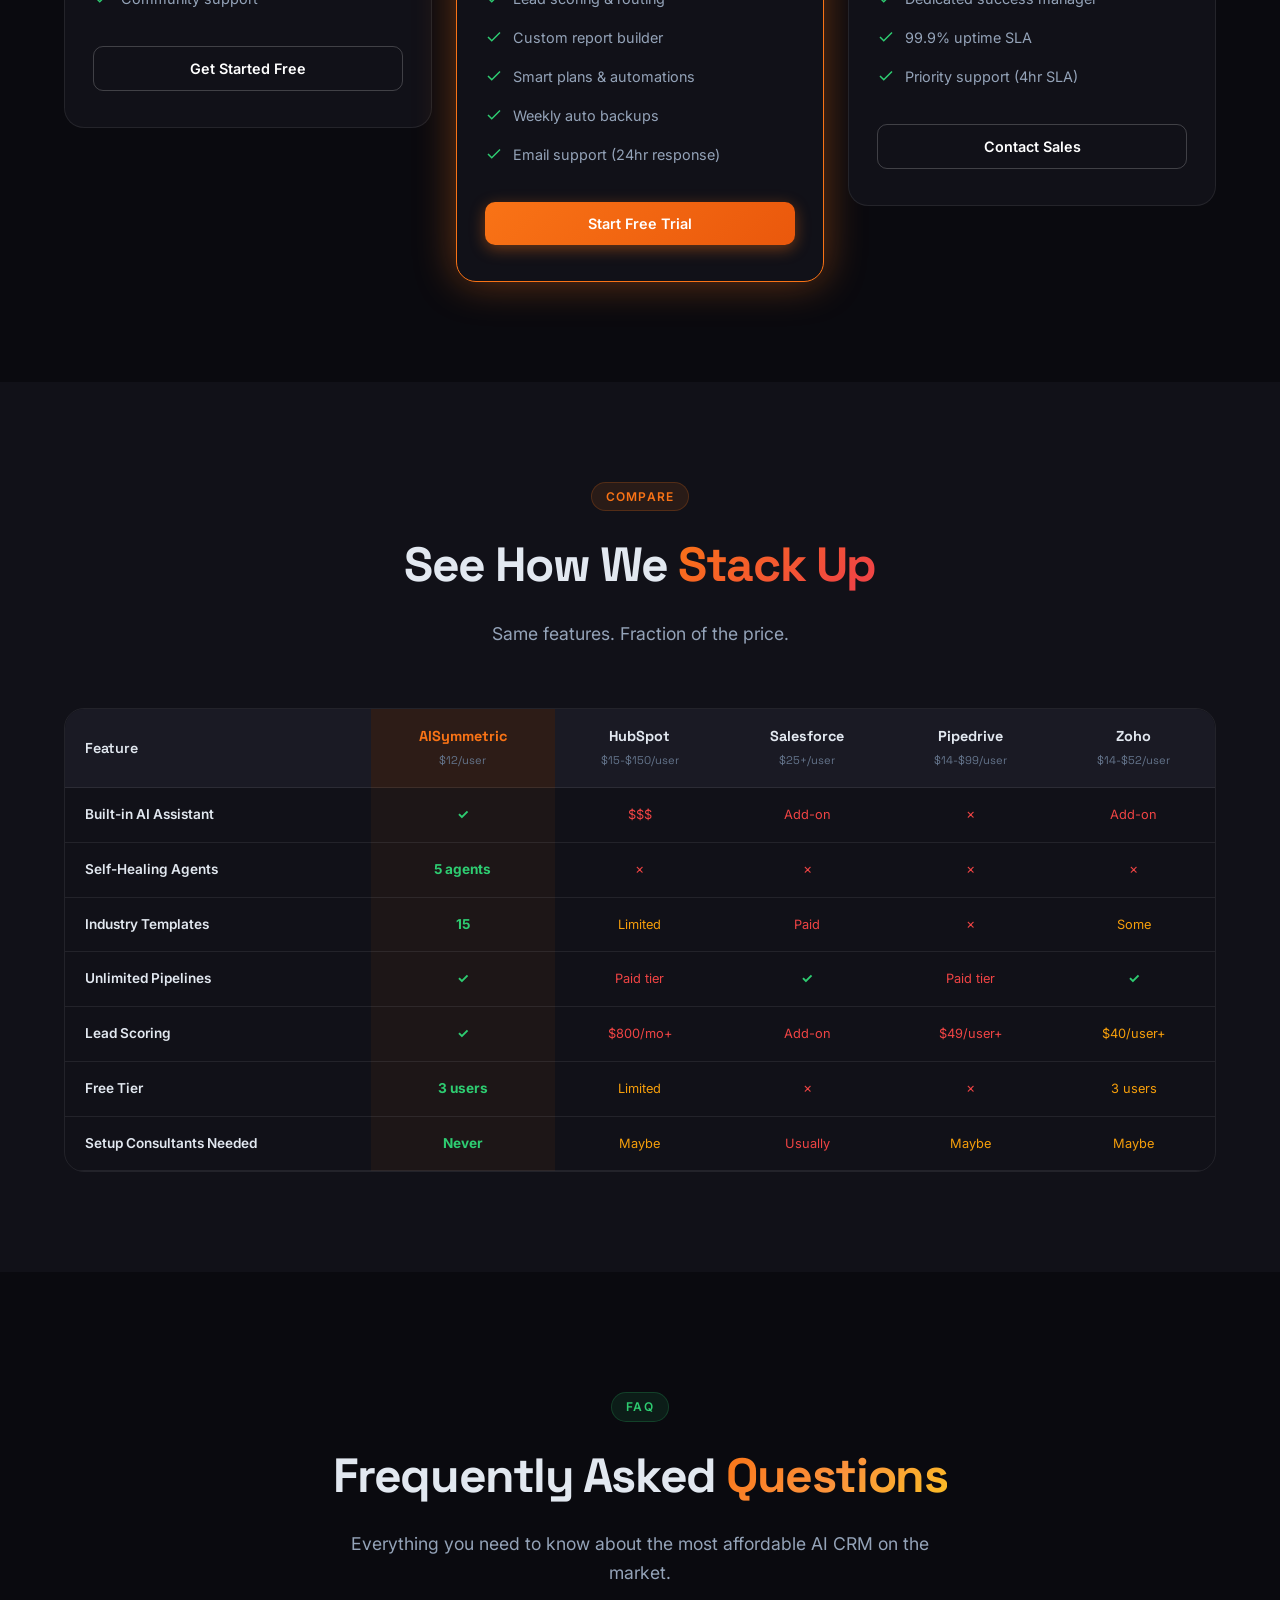
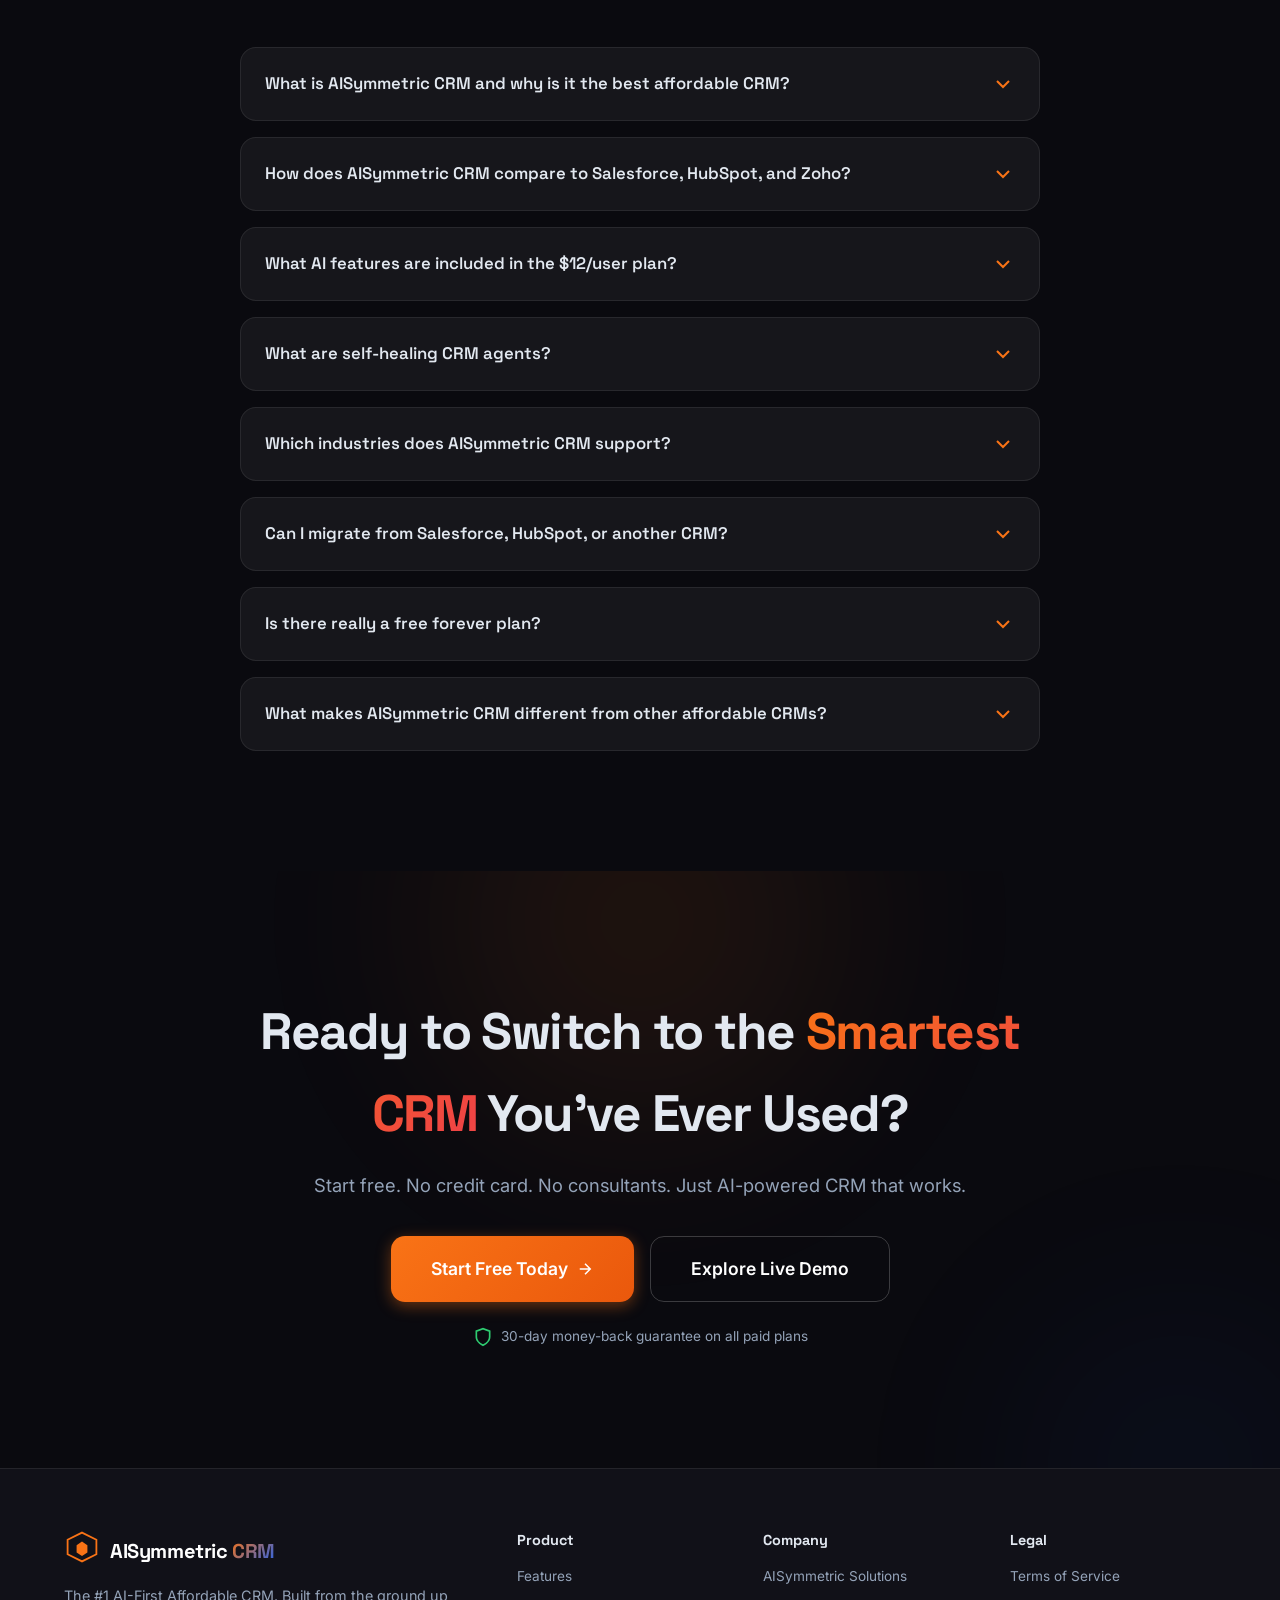
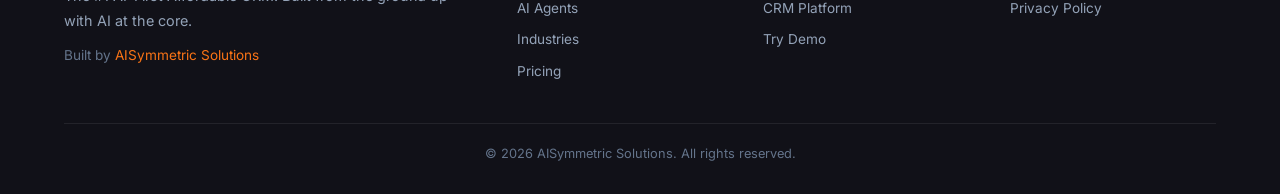
==== commit 504682dc: "Update Google Analytics tag to G-WDYX0JP257 Co-Authored-By: Claude Opus 4.6 <noreply@anthropic.com>" ====
--- a/index.html
+++ b/index.html
@@ -2,12 +2,12 @@
 <html lang="en">
 <head>
   <!-- Google tag (gtag.js) -->
-  <script async src="https://www.googletagmanager.com/gtag/js?id=G-CVF4MDVKJS"></script>
+  <script async src="https://www.googletagmanager.com/gtag/js?id=G-WDYX0JP257"></script>
   <script>
     window.dataLayer = window.dataLayer || [];
     function gtag(){dataLayer.push(arguments);}
     gtag('js', new Date());
-    gtag('config', 'G-CVF4MDVKJS');
+    gtag('config', 'G-WDYX0JP257');
   </script>
   <meta charset="UTF-8">
   <meta name="viewport" content="width=device-width, initial-scale=1.0">
